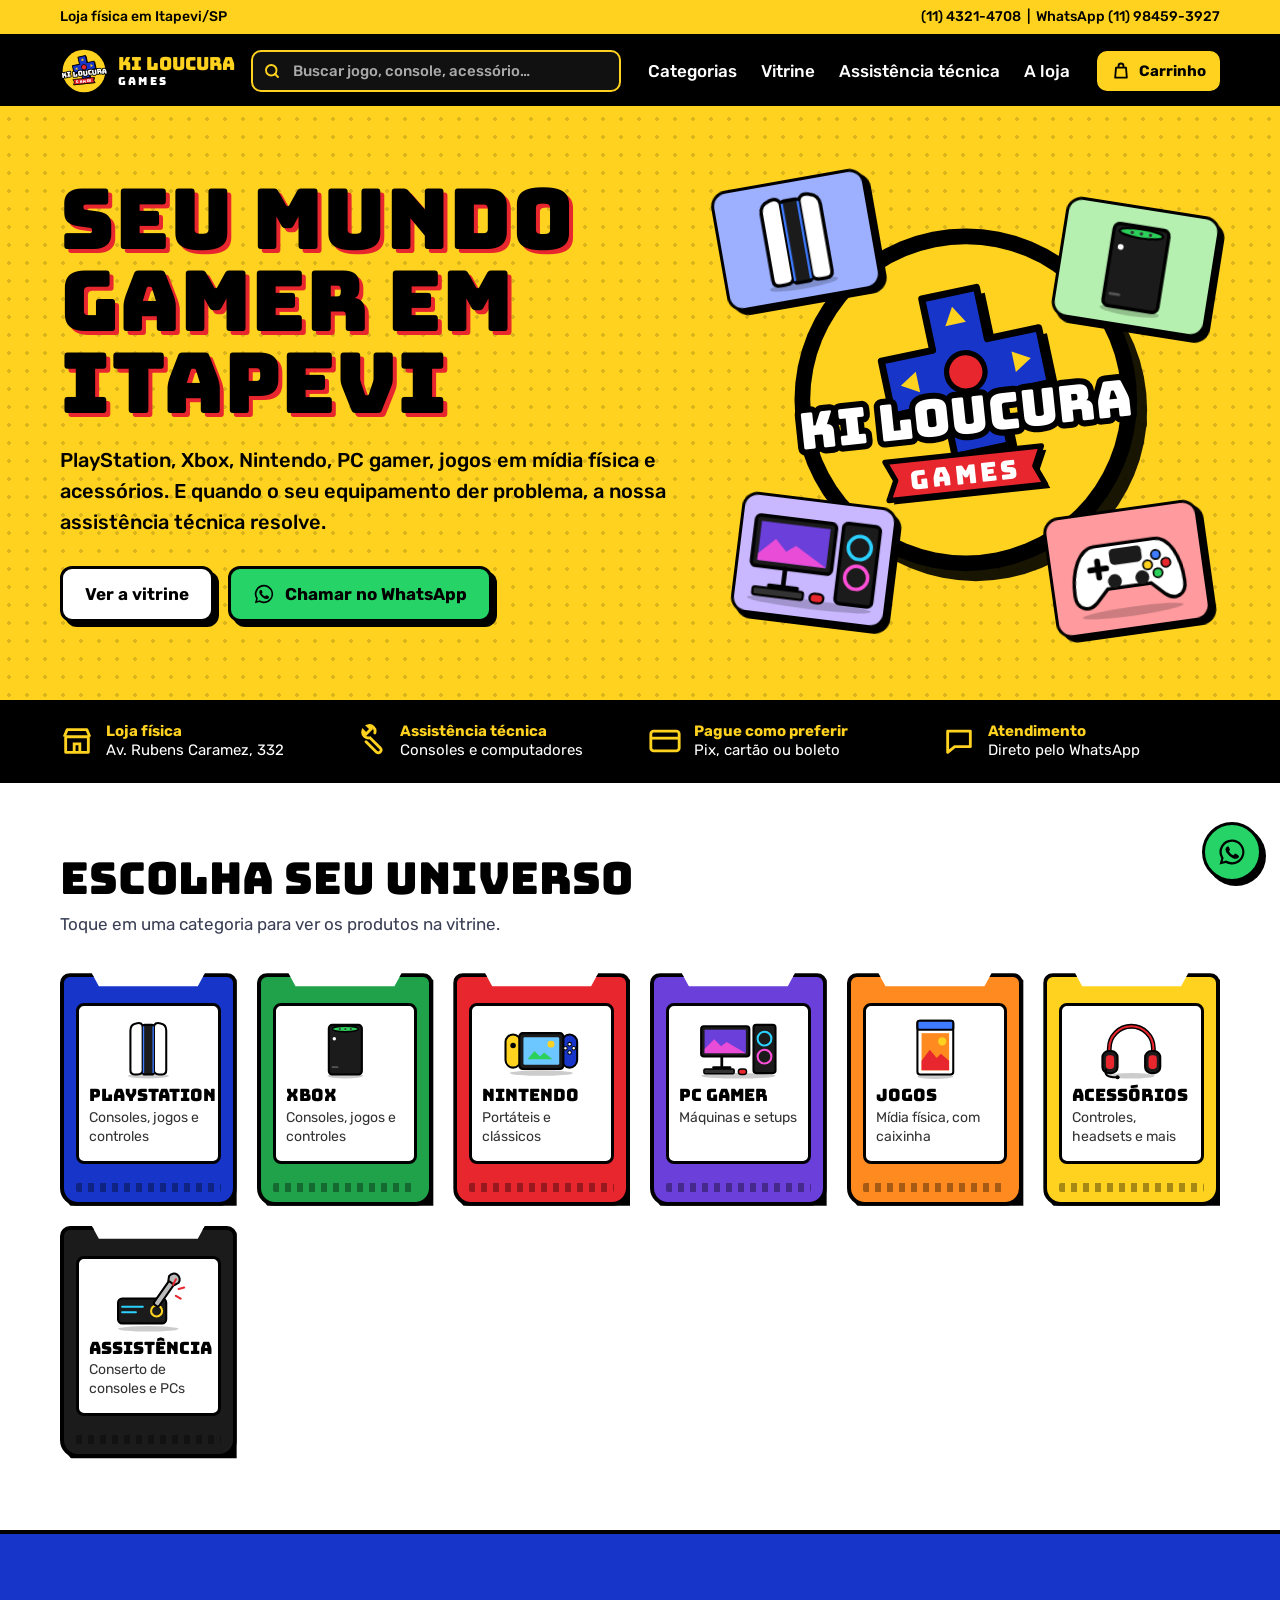
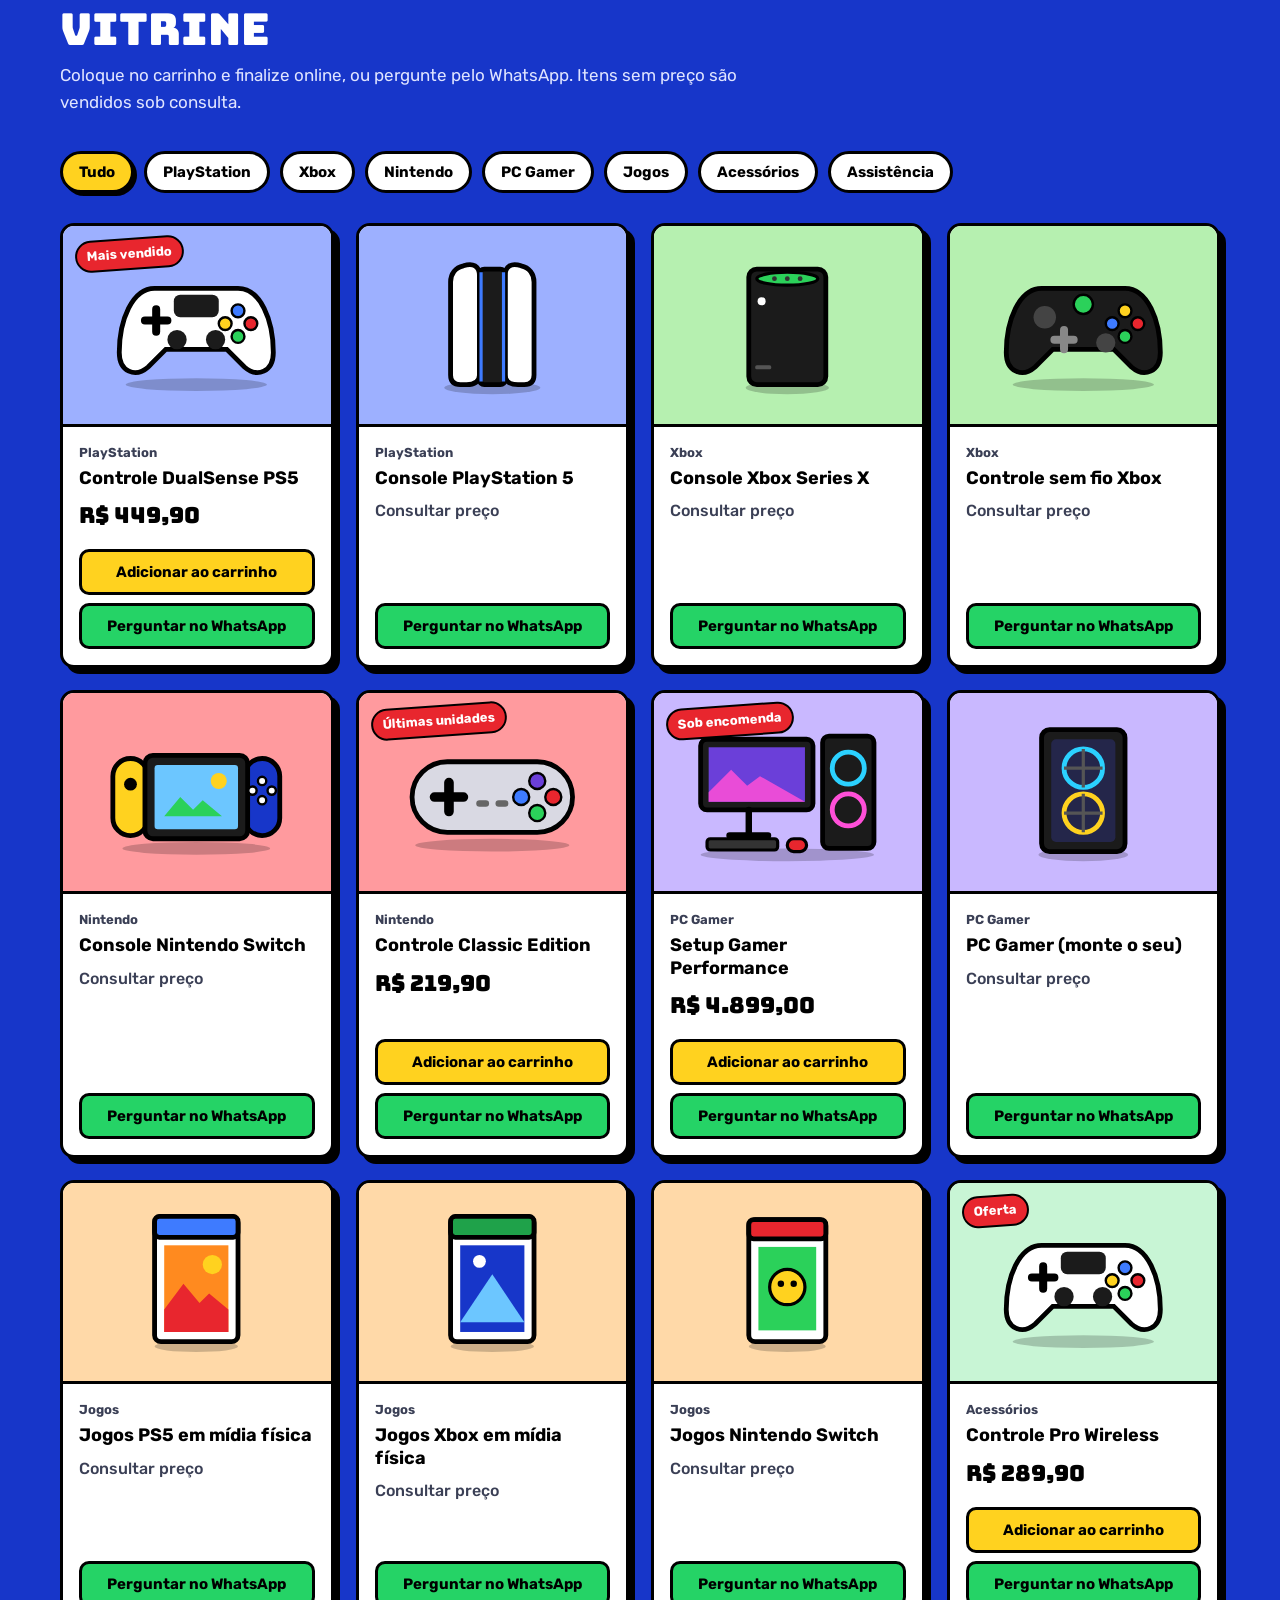
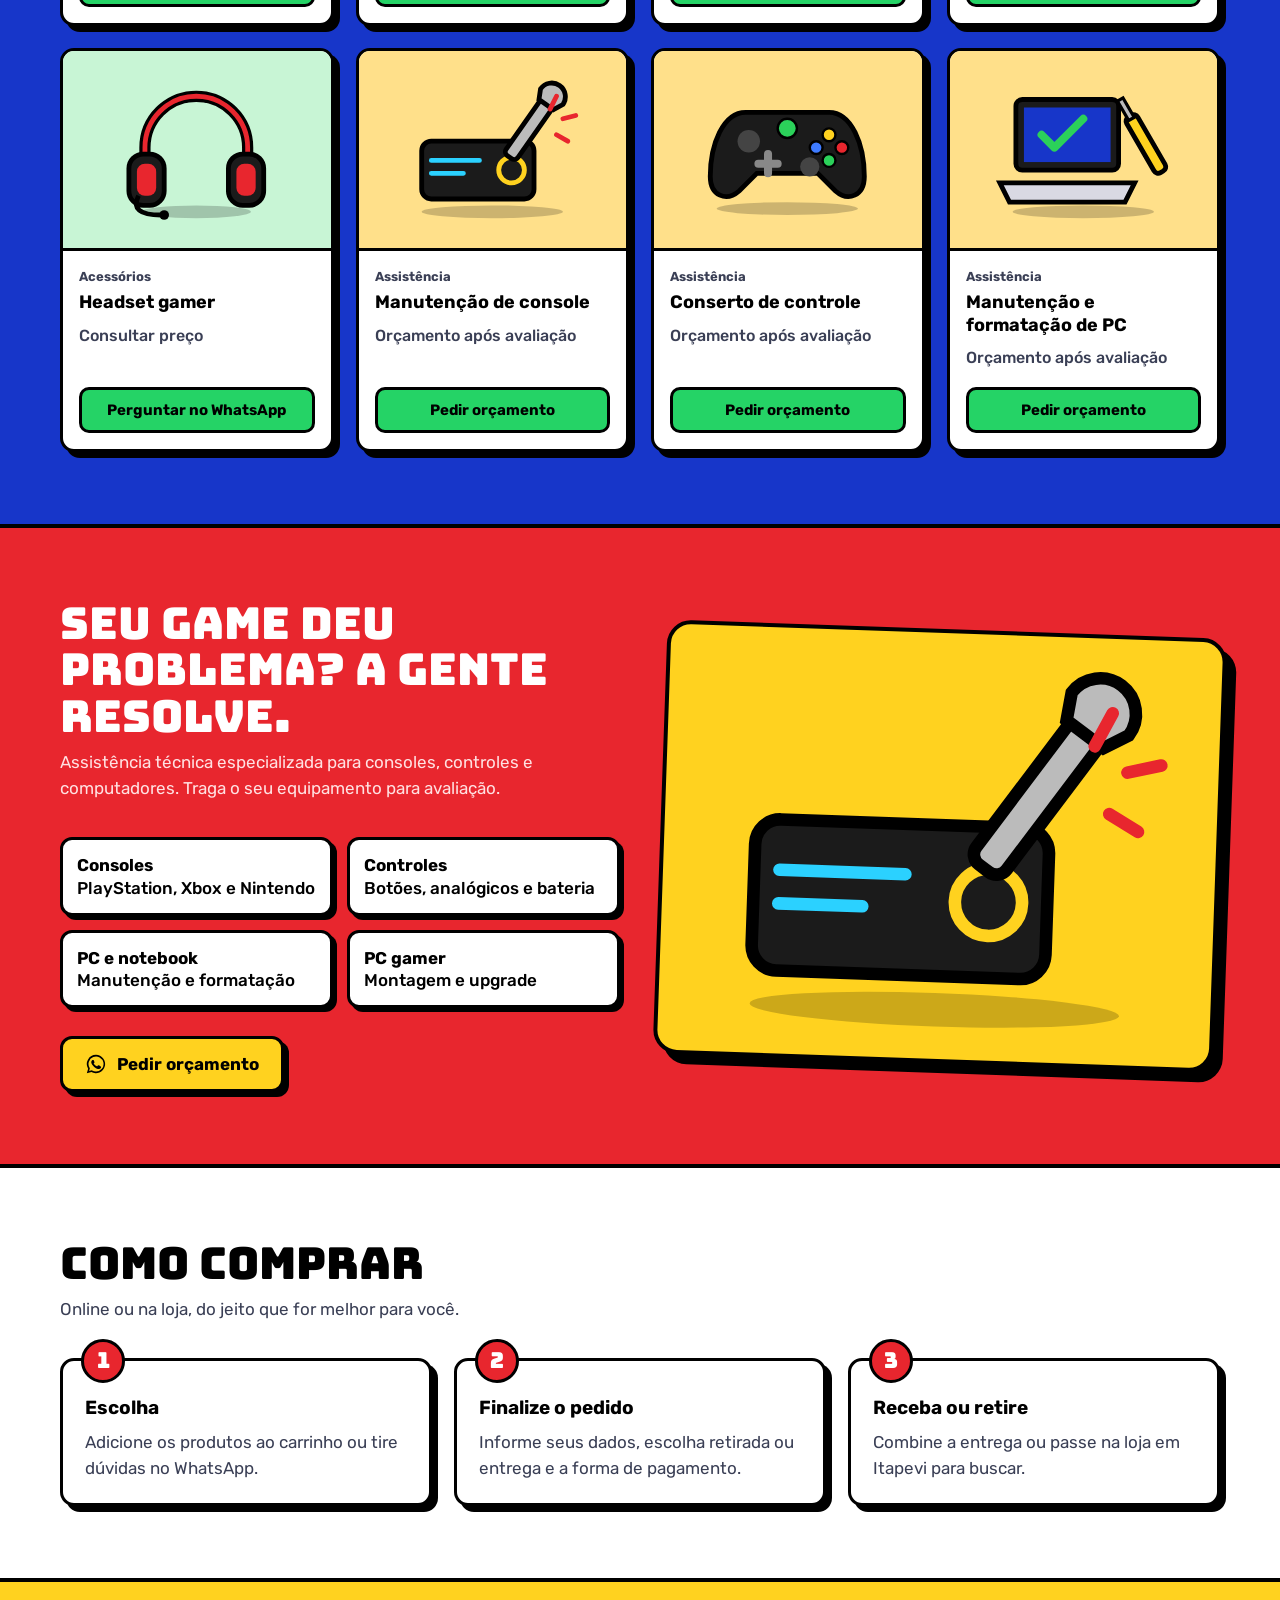
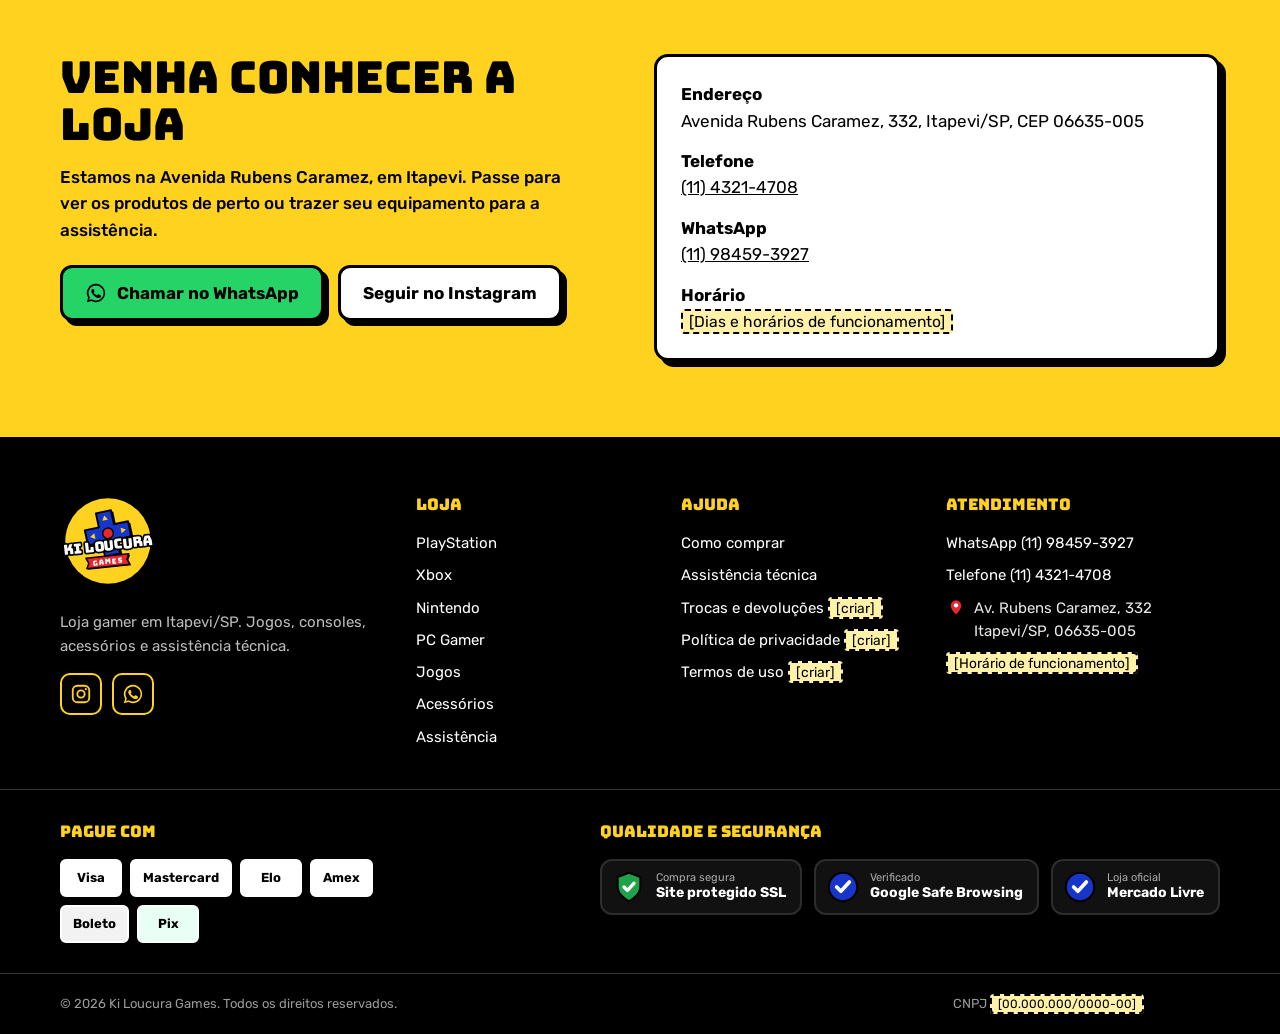
==== index.html @ 470066e2 "Adiciona site MVP 2.0 da Ki Loucura Games Co-Authored-By: Claude Sonnet 5.5 <noreply@anthropic.com> " ====
<!DOCTYPE html>
<html lang="pt-BR">
<head>
<meta charset="UTF-8">
<meta name="viewport" content="width=device-width, initial-scale=1, viewport-fit=cover">
<title>MVP site</title>
<link rel="preconnect" href="https://fonts.googleapis.com">
<link rel="preconnect" href="https://fonts.gstatic.com" crossorigin>
<link href="https://fonts.googleapis.com/css2?family=Bungee&family=Rubik:wght@400;500;700&display=swap" rel="stylesheet">
<style>
:root{
  --yellow:#FFD21F; --blue:#1736C9; --red:#E8262E; --green:#25D366; --ink:#000;
  --bg:#FFFFFF; --surface:#FFFFFF; --text:#000; --muted:#3a3f55; --soft:#F1F4FF;
  --hero-bg:var(--yellow); --hero-text:#000;
  --band-bg:var(--blue); --band-text:#fff; --card-bg:#fff;
  --display:'Bungee','Arial Black',Impact,system-ui,sans-serif;
  --body:'Rubik',system-ui,-apple-system,'Segoe UI',Roboto,sans-serif;
  box-sizing:border-box;
  padding-top:env(safe-area-inset-top,0px);
  padding-bottom:env(safe-area-inset-bottom,0px);
}
@media (prefers-color-scheme: dark){
  :root:not([data-theme="light"]){
    --bg:#08134F; --surface:#12237A; --text:#fff; --muted:#c9d1ff; --soft:#0d1b63;
    --hero-bg:var(--blue); --hero-text:#fff; --band-bg:#050D3A; --card-bg:#12237A;
  }
}
:root[data-theme="dark"]{
  --bg:#08134F; --surface:#12237A; --text:#fff; --muted:#c9d1ff; --soft:#0d1b63;
  --hero-bg:var(--blue); --hero-text:#fff; --band-bg:#050D3A; --card-bg:#12237A;
}
*,*::before,*::after{box-sizing:inherit}
html{scroll-behavior:smooth; scroll-padding-top:calc(env(safe-area-inset-top,0px) + 110px)}
body{margin:0; background:var(--bg); color:var(--text); font-family:var(--body); font-size:17px; line-height:1.55}
body.lock{overflow:hidden}
img,svg{max-width:100%}
a{color:inherit}
button{font-family:inherit}
:focus-visible{outline:3px solid var(--red); outline-offset:3px; border-radius:4px}
.wrap{max-width:1200px; margin:0 auto; padding:0 20px}

/* Topbar + header */
.topbar{background:var(--yellow); color:#000; font-size:14px; font-weight:500; border-bottom:2px solid #000}
.topbar .wrap{display:flex; flex-wrap:wrap; justify-content:space-between; gap:6px 18px; padding-top:6px; padding-bottom:6px}
.topbar a{text-decoration:none}
.topbar a:hover{text-decoration:underline}
header{position:sticky; top:env(safe-area-inset-top,0px); z-index:40; background:#000; color:#fff; border-bottom:4px solid var(--yellow)}
.bar{display:flex; align-items:center; gap:16px; height:70px}
.brand{display:flex; align-items:center; gap:10px; text-decoration:none; flex:none}
.brand svg{width:48px; height:48px}
.brand span{font-family:var(--display); font-size:18px; line-height:1; color:var(--yellow)}
.brand small{display:block; font-size:11px; color:#fff; letter-spacing:.2em; margin-top:3px}
.search{flex:1; max-width:380px; margin-left:auto; position:relative}
.search input{width:100%; font:500 15px var(--body); padding:10px 14px 10px 40px; border-radius:10px; border:2px solid var(--yellow); background:#111; color:#fff}
.search input::placeholder{color:#aaa}
.search svg{position:absolute; left:12px; top:50%; transform:translateY(-50%); width:18px; height:18px}
nav ul{display:flex; gap:2px; list-style:none; margin:0; padding:0}
nav a{display:block; padding:8px 11px; text-decoration:none; font-weight:500; border-radius:8px; white-space:nowrap}
nav a:hover{background:rgba(255,210,31,.16); color:var(--yellow)}
.icon-btn{position:relative; background:var(--yellow); color:#000; border:2px solid var(--yellow); border-radius:10px; padding:8px 12px; font:700 15px var(--body); display:flex; align-items:center; gap:8px; cursor:pointer; flex:none}
.icon-btn svg{width:20px; height:20px}
.count{position:absolute; top:-9px; right:-9px; min-width:22px; height:22px; padding:0 5px; border-radius:11px; background:var(--red); color:#fff; border:2px solid #000; font-size:12px; display:grid; place-items:center}
.count[data-n="0"]{display:none}
.menu-btn{display:none; background:none; border:2px solid var(--yellow); color:var(--yellow); font:700 15px var(--body); padding:7px 12px; border-radius:8px; cursor:pointer}

/* Buttons */
.btn{display:inline-flex; align-items:center; justify-content:center; gap:10px; font:700 17px var(--body); text-decoration:none; padding:14px 22px; border:3px solid #000; border-radius:12px; box-shadow:5px 5px 0 #000; transition:transform .12s, box-shadow .12s; cursor:pointer; color:#000}
.btn:hover{transform:translate(2px,2px); box-shadow:3px 3px 0 #000}
.btn:active{transform:translate(5px,5px); box-shadow:0 0 0 #000}
.btn:disabled{opacity:.5; cursor:not-allowed; transform:none; box-shadow:5px 5px 0 #000}
.btn-whats{background:var(--green)} .btn-light{background:#fff} .btn-yellow{background:var(--yellow)} .btn-red{background:var(--red); color:#fff}
.btn svg{width:22px; height:22px}
.btn-sm{padding:10px 14px; font-size:15px; box-shadow:3px 3px 0 #000; border-radius:10px}

/* Hero */
.hero{background:var(--hero-bg); color:var(--hero-text); border-bottom:4px solid #000; overflow:hidden; position:relative}
.hero::before{content:""; position:absolute; inset:0; background-image:radial-gradient(rgba(0,0,0,.14) 1.6px, transparent 1.8px); background-size:18px 18px; pointer-events:none}
.hero-grid{position:relative; display:grid; grid-template-columns:1.1fr .9fr; align-items:center; gap:32px; padding:60px 20px 70px}
.hero h1{font-family:var(--display); font-weight:400; font-size:clamp(40px,6.6vw,84px); line-height:.98; margin:0 0 20px; text-shadow:4px 4px 0 var(--red)}
.hero p{font-size:clamp(17px,2vw,20px); max-width:32em; margin:0 0 28px; font-weight:500}
.hero-ctas{display:flex; flex-wrap:wrap; gap:14px}
.stage{position:relative; aspect-ratio:1/1; width:min(100%,460px); justify-self:center}
.stage .badge{position:absolute; inset:12%; filter:drop-shadow(10px 10px 0 rgba(0,0,0,.9)); animation:drop 900ms cubic-bezier(.2,1.4,.4,1) both}
.sticker{position:absolute; width:34%; background:#fff; border:3px solid #000; border-radius:16px; box-shadow:5px 5px 0 #000; padding:6px; animation:pop 700ms cubic-bezier(.2,1.4,.4,1) both}
.sticker svg{display:block; width:100%; height:auto}
.s1{left:-4%; top:2%; transform:rotate(-10deg); animation-delay:.45s; background:#9DB0FF}
.s2{right:-4%; top:8%; transform:rotate(9deg); animation-delay:.6s; background:#B6F0B0}
.s3{left:0; bottom:2%; transform:rotate(7deg); animation-delay:.75s; background:#C9B8FF}
.s4{right:-2%; bottom:0; transform:rotate(-8deg); animation-delay:.9s; background:#FF9A9E}
@keyframes drop{from{transform:translateY(-60px) rotate(-30deg) scale(.7); opacity:0} to{transform:none; opacity:1}}
@keyframes pop{from{opacity:0; scale:.4}}

/* Perks strip */
.perks{background:#000; color:#fff; border-bottom:4px solid #000}
.perks ul{list-style:none; margin:0; padding:18px 0; display:grid; grid-template-columns:repeat(4,1fr); gap:16px}
.perks li{display:flex; align-items:center; gap:12px; font-size:15px; line-height:1.3}
.perks svg{width:34px; height:34px; flex:none}
.perks strong{display:block; color:var(--yellow)}

/* Sections */
section{padding:72px 0}
.sec-title{font-family:var(--display); font-weight:400; font-size:clamp(28px,4vw,44px); line-height:1.05; margin:0 0 10px}
.sec-sub{color:var(--muted); margin:0 0 36px; max-width:42em}

/* Cartridges */
.carts{display:grid; grid-template-columns:repeat(auto-fit,minmax(150px,1fr)); gap:20px}
.cart{--c:var(--blue); position:relative; display:flex; flex-direction:column; text-decoration:none; color:#000; background:var(--c); border:4px solid #000; border-radius:10px 10px 18px 18px; padding:26px 12px 16px; box-shadow:6px 6px 0 #000; clip-path:polygon(0 0,18% 0,22% 13px,78% 13px,82% 0,100% 0,100% 100%,0 100%); transition:transform .15s; cursor:pointer}
.cart:hover{transform:translateY(-6px) rotate(-1.5deg)}
.cart::after{content:""; position:absolute; left:12px; right:12px; bottom:10px; height:9px; background:repeating-linear-gradient(90deg,rgba(0,0,0,.35) 0 6px,transparent 6px 12px); border-radius:2px}
.cart .label{background:#fff; border:3px solid #000; border-radius:8px; padding:12px 10px 14px; margin-bottom:22px; flex:1}
.cart .label svg{width:100%; height:62px; display:block; margin-bottom:6px}
.cart h3{font-family:var(--display); font-weight:400; font-size:17px; margin:0 0 4px; line-height:1.1}
.cart p{margin:0; font-size:14px; color:#333; line-height:1.35}
.cart.red{--c:var(--red)} .cart.yellow{--c:var(--yellow)} .cart.black{--c:#1b1b1b} .cart.green{--c:#1FA24A} .cart.purple{--c:#6B3FD9} .cart.orange{--c:#FF8A1F}

/* Vitrine */
.vitrine{background:var(--band-bg); color:#fff; border-top:4px solid #000; border-bottom:4px solid #000}
.vitrine .sec-sub{color:#dfe4ff}
.chips{display:flex; flex-wrap:wrap; gap:10px; margin-bottom:30px}
.chip{font:700 15px var(--body); padding:9px 16px; border-radius:999px; border:3px solid #000; background:#fff; color:#000; cursor:pointer}
.chip[aria-pressed="true"]{background:var(--yellow); box-shadow:3px 3px 0 #000}
.grid{display:grid; grid-template-columns:repeat(auto-fill,minmax(240px,1fr)); gap:22px}
.card{background:var(--card-bg); color:var(--text); border:3px solid #000; border-radius:14px; overflow:hidden; display:flex; flex-direction:column; box-shadow:6px 6px 0 #000; position:relative}
.card .art{border-bottom:3px solid #000; aspect-ratio:4/3; display:grid; place-items:center; background:var(--art,#FFD21F)}
.card .art svg{width:72%; height:auto}
.tag{position:absolute; top:12px; left:12px; background:var(--red); color:#fff; font-size:13px; font-weight:700; padding:4px 10px; border:2px solid #000; border-radius:999px; transform:rotate(-4deg)}
.card .info{padding:16px; display:flex; flex-direction:column; gap:4px; flex:1}
.card .cat{font-size:13px; font-weight:700; color:var(--muted)}
.card h3{font-size:18px; margin:0; line-height:1.25}
.card .price{font-family:var(--display); font-size:22px; margin:6px 0 12px}
.card .price.ask-price{font-family:var(--body); font-size:16px; font-weight:500; color:var(--muted)}
.card .actions{margin-top:auto; display:grid; gap:8px}
.card .act{font:700 15px var(--body); text-align:center; text-decoration:none; padding:11px; border:3px solid #000; border-radius:10px; cursor:pointer; color:#000}
.act-cart{background:var(--yellow)} .act-cart:hover{background:#ffdf55}
.act-whats{background:var(--green)} .act-whats:hover{background:#1fbd5b}
.empty{display:none; background:#fff; color:#000; border:3px dashed #000; border-radius:14px; padding:28px; text-align:center}

/* Service */
.service{background:var(--red); color:#fff; border-bottom:4px solid #000}
.service-grid{display:grid; grid-template-columns:1fr 1fr; gap:40px; align-items:center}
.service .sec-sub{color:#ffe1e2}
.svc-list{display:grid; grid-template-columns:1fr 1fr; gap:14px; margin:0 0 28px; padding:0; list-style:none}
.svc-list li{background:#fff; color:#000; border:3px solid #000; border-radius:12px; padding:14px; box-shadow:4px 4px 0 #000; font-weight:500; line-height:1.3}
.svc-list li strong{display:block; font-size:17px}
.svc-art{background:var(--yellow); border:4px solid #000; border-radius:24px; box-shadow:10px 10px 0 #000; padding:24px; transform:rotate(2deg)}
.svc-art svg{display:block; width:100%; height:auto}

/* Steps */
.steps{display:grid; grid-template-columns:repeat(3,1fr); gap:22px; counter-reset:s; list-style:none; padding:0; margin:0}
.steps li{position:relative; border:3px solid #000; border-radius:14px; padding:26px 22px 22px; background:var(--surface); box-shadow:6px 6px 0 #000}
.steps li::before{counter-increment:s; content:counter(s); position:absolute; top:-22px; left:18px; width:44px; height:44px; display:grid; place-items:center; font-family:var(--display); font-size:22px; background:var(--red); color:#fff; border:3px solid #000; border-radius:50%}
.steps h3{margin:6px 0 6px; font-size:19px}
.steps p{margin:0; color:var(--muted)}

/* Visit */
.visit{background:var(--hero-bg); color:var(--hero-text); border-top:4px solid #000}
.visit-grid{display:grid; grid-template-columns:1fr 1fr; gap:28px; align-items:start}
.info-box{background:#fff; color:#000; border:3px solid #000; border-radius:14px; padding:24px; box-shadow:6px 6px 0 #000}
.info-box dl{margin:0; display:grid; gap:14px}
.info-box dt{font-weight:700} .info-box dd{margin:0}
.todo{background:#FFF1A8; border:2px dashed #000; padding:1px 6px; border-radius:4px; font-size:.92em; color:#000}

/* Footer */
footer{background:#000; color:#e8e8e8; font-size:15px; border-top:4px solid var(--yellow)}
.ft-top{display:grid; grid-template-columns:1.4fr 1fr 1fr 1.2fr; gap:36px; padding:56px 20px 40px}
.ft-brand svg{width:96px; height:96px}
.ft-brand p{color:#bbb; max-width:26em}
footer h4{font-family:var(--display); font-weight:400; color:var(--yellow); font-size:16px; margin:0 0 14px}
footer ul{list-style:none; margin:0; padding:0; display:grid; gap:9px}
footer a{color:#fff; text-decoration:none} footer a:hover{color:var(--yellow); text-decoration:underline}
.social{display:flex; gap:10px; margin-top:14px}
.social a{width:42px; height:42px; display:grid; place-items:center; border:2px solid var(--yellow); border-radius:10px}
.social svg{width:22px; height:22px}
.ft-trust{border-top:1px solid #333; border-bottom:1px solid #333}
.ft-trust .wrap{display:flex; flex-wrap:wrap; justify-content:space-between; gap:28px; padding-top:30px; padding-bottom:30px}
.pay{display:flex; flex-wrap:wrap; gap:8px; max-width:360px}
.pay span{background:#fff; color:#000; font-weight:700; font-size:13px; padding:7px 11px; border-radius:6px; border:2px solid #fff; min-width:62px; text-align:center}
.pay span.pix{background:#E8FFF6} .pay span.boleto{background:#f2f2f2}
.seals{display:flex; flex-wrap:wrap; gap:12px}
.seal{display:flex; align-items:center; gap:10px; background:#111; border:2px solid #2d2d2d; border-radius:12px; padding:9px 14px 9px 10px; line-height:1.15}
.seal svg{width:34px; height:34px; flex:none}
.seal small{display:block; font-size:11px; color:#aaa}
.seal strong{font-size:14px; color:#fff}
.ft-bottom{display:flex; flex-wrap:wrap; justify-content:space-between; gap:10px; padding:20px 96px 20px 20px; font-size:13px; color:#999}

/* Drawer & modal */
.overlay{position:fixed; inset:0; background:rgba(0,0,0,.55); z-index:60; opacity:0; pointer-events:none; transition:opacity .2s}
.overlay.show{opacity:1; pointer-events:auto}
.drawer{position:fixed; top:0; right:0; bottom:0; width:min(420px,100%); z-index:70; background:var(--bg); color:var(--text); border-left:4px solid #000; display:flex; flex-direction:column; transform:translateX(105%); transition:transform .25s ease; padding-top:env(safe-area-inset-top,0px); padding-bottom:env(safe-area-inset-bottom,0px)}
.drawer.open{transform:none}
.dr-head{display:flex; justify-content:space-between; align-items:center; padding:18px 20px; background:#000; color:var(--yellow)}
.dr-head h2{font-family:var(--display); font-weight:400; font-size:22px; margin:0}
.x{background:var(--yellow); border:2px solid #000; border-radius:8px; width:38px; height:38px; font-size:20px; font-weight:700; cursor:pointer; color:#000}
.dr-body{flex:1; overflow:auto; padding:16px 20px}
.line{display:grid; grid-template-columns:64px 1fr auto; gap:12px; align-items:center; padding:12px 0; border-bottom:2px dashed rgba(127,127,127,.4)}
.line .thumb{width:64px; height:52px; border:2px solid #000; border-radius:8px; display:grid; place-items:center; background:var(--art,#FFD21F)}
.line .thumb svg{width:80%; height:auto}
.line h4{margin:0 0 4px; font-size:15px; line-height:1.25}
.line .lp{font-weight:700; font-size:15px}
.qty{display:flex; align-items:center; gap:6px; margin-top:6px}
.qty button{width:28px; height:28px; border:2px solid #000; border-radius:6px; background:#fff; color:#000; font-weight:700; cursor:pointer}
.qty span{min-width:20px; text-align:center; font-weight:700}
.rm{background:none; border:none; color:var(--muted); text-decoration:underline; cursor:pointer; font-size:13px}
.dr-foot{padding:18px 20px; border-top:3px solid #000; background:var(--soft)}
.sum{display:flex; justify-content:space-between; font-size:17px; margin-bottom:6px}
.sum strong{font-family:var(--display); font-size:22px; font-weight:400}
.note{font-size:13px; color:var(--muted); margin:0 0 14px}
.dr-foot .btn{width:100%}
.dr-empty{text-align:center; padding:40px 10px; color:var(--muted)}
.dr-empty svg{width:120px; margin-bottom:10px}

.modal{position:fixed; inset:0; z-index:80; display:grid; place-items:center; padding:16px; pointer-events:none; opacity:0; transition:opacity .2s}
.modal.open{opacity:1; pointer-events:auto}
.mbox{background:var(--bg); color:var(--text); width:min(760px,100%); max-height:calc(100% - 20px); overflow:auto; border:4px solid #000; border-radius:18px; box-shadow:10px 10px 0 #000}
.mhead{display:flex; justify-content:space-between; align-items:center; gap:12px; padding:16px 20px; background:#000; color:var(--yellow); position:sticky; top:0; z-index:2}
.mhead h2{font-family:var(--display); font-weight:400; font-size:20px; margin:0}
.lock-ico{display:flex; align-items:center; gap:6px; color:#9ff0b8; font-size:13px; font-weight:500}
.lock-ico svg{width:16px; height:16px}
.stepper{display:grid; grid-template-columns:repeat(4,1fr); list-style:none; margin:0; padding:16px 20px 0; gap:6px}
.stepper li{display:flex; flex-direction:column; align-items:center; gap:4px; font-size:13px; font-weight:500; color:var(--muted); text-align:center}
.stepper li b{width:34px; height:34px; display:grid; place-items:center; border:3px solid #000; border-radius:50%; background:#fff; color:#000; font-family:var(--display); font-weight:400}
.stepper li.on{color:var(--text)} .stepper li.on b{background:var(--yellow)}
.stepper li.done b{background:var(--green)}
.mbody{display:grid; grid-template-columns:1.4fr 1fr; gap:22px; padding:20px}
.pane[hidden]{display:none}
.mbody.solo{grid-template-columns:1fr}
.pane h3{margin:0 0 14px; font-size:20px}
.field{display:grid; gap:5px; margin-bottom:12px}
.field label{font-weight:500; font-size:14px}
.field input{font:500 16px var(--body); padding:11px 12px; border:2px solid #000; border-radius:10px; background:#fff; color:#000}
.field input[aria-invalid="true"]{border-color:var(--red); background:#fff1f1}
.err{color:var(--red); font-size:13px; font-weight:500; min-height:0}
.row2{display:grid; grid-template-columns:1fr 1fr; gap:12px}
.opt{display:flex; gap:12px; align-items:flex-start; border:3px solid #000; border-radius:12px; padding:14px; margin-bottom:12px; cursor:pointer; background:var(--surface)}
.opt:has(input:checked){background:var(--yellow); color:#000; box-shadow:4px 4px 0 #000}
.opt:has(input:checked) small{color:#333}
.opt input{margin-top:4px; accent-color:#000; width:18px; height:18px}
.opt strong{display:block} .opt small{color:var(--muted); line-height:1.35; display:block}
.summary{background:var(--soft); border:3px solid #000; border-radius:14px; padding:16px; align-self:start; position:sticky; top:76px}
.summary h3{margin:0 0 10px; font-size:17px}
.summary ul{list-style:none; margin:0 0 10px; padding:0; display:grid; gap:8px; font-size:14px}
.summary li{display:flex; justify-content:space-between; gap:10px}
.summary .tot{border-top:2px solid #000; padding-top:10px; display:flex; justify-content:space-between; font-weight:700}
.summary .tot strong{font-family:var(--display); font-weight:400; font-size:20px}
.mfoot{display:flex; justify-content:space-between; gap:12px; padding:0 20px 20px}
.demo{background:#FFF1A8; color:#000; border:2px dashed #000; border-radius:10px; padding:10px 12px; font-size:14px; margin-top:6px}
.review dl{display:grid; grid-template-columns:auto 1fr; gap:6px 14px; margin:0 0 14px}
.review dt{font-weight:700}
.review dd{margin:0}
.done-box{text-align:center; padding:10px 0}
.done-box .big{font-family:var(--display); font-size:30px; margin:6px 0}
.done-box svg{width:90px}

.toast{position:fixed; left:50%; bottom:calc(22px + env(safe-area-inset-bottom,0px)); transform:translate(-50%,140%); background:#000; color:var(--yellow); border:3px solid var(--yellow); padding:12px 18px; border-radius:12px; font-weight:700; z-index:90; transition:transform .25s, visibility .25s; max-width:calc(100% - 32px); visibility:hidden}
.toast.show{transform:translate(-50%,0); visibility:visible}

.fab{position:fixed; right:18px; bottom:calc(18px + env(safe-area-inset-bottom,0px)); z-index:30; width:60px; height:60px; border-radius:50%; background:var(--green); border:3px solid #000; box-shadow:4px 4px 0 #000; display:grid; place-items:center}
.fab svg{width:30px; height:30px}

@media (max-width:1060px){ nav{display:none} nav.open{display:block} .menu-btn{display:block}
  nav{position:absolute; left:0; right:0; top:100%; background:#000; border-bottom:4px solid var(--yellow)}
  nav ul{flex-direction:column; padding:8px 12px 14px} .search{max-width:none} }
@media (max-width:900px){
  .hero-grid{grid-template-columns:1fr; padding:40px 20px 56px}
  .stage{width:min(88%,360px)}
  .perks ul{grid-template-columns:1fr 1fr}
  .service-grid,.visit-grid{grid-template-columns:1fr}
  .steps{grid-template-columns:1fr; gap:34px}
  .ft-top{grid-template-columns:1fr 1fr}
  .mbody{grid-template-columns:1fr} .summary{position:static}
}
@media (max-width:640px){
  .bar{flex-wrap:wrap; height:auto; padding-top:10px; padding-bottom:10px}
  .search{order:5; flex-basis:100%}
  .brand span{font-size:15px}
  .icon-btn .lbl{display:none}
  .svc-list{grid-template-columns:1fr}
  .ft-top{grid-template-columns:1fr}
  .row2{grid-template-columns:1fr}
  .stepper li span{display:none}
}
@media (prefers-reduced-motion:reduce){ *{animation:none!important; transition:none!important; scroll-behavior:auto!important} }
</style>
</head>
<body>

<svg width="0" height="0" style="position:absolute" aria-hidden="true">
<defs>
  <symbol id="logo" viewBox="0 0 400 400">
    <circle cx="200" cy="200" r="196" fill="#000"/><circle cx="200" cy="200" r="178" fill="#FFD21F"/>
    <g transform="rotate(-12 200 168)">
      <path d="M168 76h64v60h60v64h-60v60h-64v-60h-60v-64h60z" fill="#000" transform="translate(8 8)"/>
      <path d="M168 76h64v60h60v64h-60v60h-64v-60h-60v-64h60z" fill="#1736C9" stroke="#000" stroke-width="8" stroke-linejoin="round"/>
      <circle cx="200" cy="168" r="22" fill="#E8262E" stroke="#000" stroke-width="6"/>
      <path d="M200 92l12 20h-24zM200 244l12-20h-24zM124 168l20-12v24zM276 168l-20-12v24z" fill="#FFD21F"/>
    </g>
    <g transform="rotate(-6 200 220)" font-family="Bungee, Arial Black, Impact, sans-serif">
      <text x="200" y="238" text-anchor="middle" font-size="58" fill="#000" stroke="#000" stroke-width="14" stroke-linejoin="round">KI LOUCURA</text>
      <text x="200" y="238" text-anchor="middle" font-size="58" fill="#fff">KI LOUCURA</text>
    </g>
    <g transform="rotate(-6 200 290)" font-family="Bungee, Arial Black, Impact, sans-serif">
      <path d="M110 262h180l-10 22 10 22H110l10-22z" fill="#000" transform="translate(5 5)"/>
      <path d="M110 262h180l-10 22 10 22H110l10-22z" fill="#E8262E" stroke="#000" stroke-width="6" stroke-linejoin="round"/>
      <text x="200" y="296" text-anchor="middle" font-size="30" fill="#fff" letter-spacing="4">GAMES</text>
    </g>
  </symbol>
  <symbol id="i-whats" viewBox="0 0 24 24"><path fill="currentColor" d="M12 2a10 10 0 0 0-8.6 15.1L2 22l5-1.3A10 10 0 1 0 12 2zm0 18.2a8.2 8.2 0 0 1-4.2-1.2l-.3-.2-3 .8.8-2.9-.2-.3A8.2 8.2 0 1 1 12 20.2zm4.5-6.1c-.2-.1-1.5-.7-1.7-.8-.2-.1-.4-.1-.6.1l-.8 1c-.1.2-.3.2-.5.1a6.7 6.7 0 0 1-3.3-2.9c-.3-.4.3-.4.7-1.3.1-.2 0-.3 0-.4l-.8-1.9c-.2-.5-.4-.4-.6-.4h-.5a1 1 0 0 0-.7.3 3 3 0 0 0-.9 2.2 5.2 5.2 0 0 0 1.1 2.7 11.8 11.8 0 0 0 4.5 4c1.7.7 2.3.8 3.2.6.5-.1 1.5-.6 1.8-1.2.2-.6.2-1.1.1-1.2l-.5-.3z"/></symbol>
  <symbol id="i-bag" viewBox="0 0 24 24"><path d="M6 8h12l1 12H5L6 8Z M9 9V6a3 3 0 0 1 6 0v3" fill="none" stroke="currentColor" stroke-width="2.2" stroke-linejoin="round"/></symbol>
  <symbol id="i-search" viewBox="0 0 24 24"><circle cx="11" cy="11" r="7" fill="none" stroke="#FFD21F" stroke-width="2.5"/><path d="M20 20l-4-4" stroke="#FFD21F" stroke-width="2.5" stroke-linecap="round"/></symbol>
  <symbol id="i-lock" viewBox="0 0 24 24"><rect x="5" y="10" width="14" height="10" rx="2" fill="currentColor"/><path d="M8 10V7a4 4 0 0 1 8 0v3" fill="none" stroke="currentColor" stroke-width="2.4"/></symbol>
  <symbol id="i-insta" viewBox="0 0 24 24"><rect x="3" y="3" width="18" height="18" rx="5" fill="none" stroke="#FFD21F" stroke-width="2"/><circle cx="12" cy="12" r="4" fill="none" stroke="#FFD21F" stroke-width="2"/><circle cx="17.3" cy="6.7" r="1.2" fill="#FFD21F"/></symbol>
  <symbol id="i-pin" viewBox="0 0 24 24"><path d="M12 22s7-6 7-12a7 7 0 1 0-14 0c0 6 7 12 7 12Z" fill="#E8262E" stroke="#000" stroke-width="1.5"/><circle cx="12" cy="10" r="2.6" fill="#fff"/></symbol>
  <symbol id="i-shield" viewBox="0 0 24 24"><path d="M12 2l8 3v7c0 6-8 10-8 10S4 18 4 12V5l8-3Z" fill="#1FA24A" stroke="#000" stroke-width="1.4"/><path d="m8.5 12 2.4 2.4 4.6-5" fill="none" stroke="#fff" stroke-width="2.4" stroke-linecap="round" stroke-linejoin="round"/></symbol>
  <symbol id="i-check" viewBox="0 0 24 24"><circle cx="12" cy="12" r="10" fill="#1736C9" stroke="#000" stroke-width="1.4"/><path d="m7.5 12 3 3 6-6.5" fill="none" stroke="#fff" stroke-width="2.6" stroke-linecap="round" stroke-linejoin="round"/></symbol>
  <symbol id="i-wrench" viewBox="0 0 24 24"><path d="M14.7 6.3a4 4 0 0 0-5-5L12 3.6 8.6 7 6.3 4.7a4 4 0 0 0 5 5l7.4 7.4a2 2 0 0 1-2.8 2.8l-7.4-7.4" fill="none" stroke="#FFD21F" stroke-width="2" stroke-linecap="round"/></symbol>
  <symbol id="i-store" viewBox="0 0 24 24"><path d="M3 9l2-5h14l2 5M4 9v11h16V9M3 9h18" fill="none" stroke="#FFD21F" stroke-width="2" stroke-linejoin="round"/><path d="M10 20v-6h4v6" fill="none" stroke="#FFD21F" stroke-width="2"/></symbol>
  <symbol id="i-card" viewBox="0 0 24 24"><rect x="2" y="5" width="20" height="14" rx="2" fill="none" stroke="#FFD21F" stroke-width="2"/><path d="M2 10h20" stroke="#FFD21F" stroke-width="2"/></symbol>
  <symbol id="i-chat" viewBox="0 0 24 24"><path d="M4 5h16v11H9l-5 4z" fill="none" stroke="#FFD21F" stroke-width="2" stroke-linejoin="round"/></symbol>

  <!-- Ilustrações genéricas dos produtos (viewBox 120x90) -->
  <symbol id="a-ps" viewBox="0 0 120 90"><ellipse cx="60" cy="84" rx="30" ry="4" fill="#000" opacity=".2"/><path d="M42 8c6-2 10 0 10 6v62c0 4-3 6-8 6h-4c-4 0-6-2-6-6V18c0-5 3-9 8-10Z" fill="#fff" stroke="#000" stroke-width="3"/><path d="M78 8c-6-2-10 0-10 6v62c0 4 3 6 8 6h4c4 0 6-2 6-6V18c0-5-3-9-8-10Z" fill="#fff" stroke="#000" stroke-width="3"/><rect x="52" y="10" width="16" height="72" rx="3" fill="#1b1b1b" stroke="#000" stroke-width="3"/><path d="M53 12v68M67 12v68" stroke="#3E7BFF" stroke-width="2"/></symbol>
  <symbol id="a-xb" viewBox="0 0 120 90"><ellipse cx="60" cy="84" rx="26" ry="4" fill="#000" opacity=".2"/><rect x="36" y="10" width="48" height="72" rx="5" fill="#1b1b1b" stroke="#000" stroke-width="3"/><ellipse cx="60" cy="16" rx="19" ry="4" fill="#2BD15A" stroke="#000" stroke-width="2"/><g fill="#333"><circle cx="52" cy="16" r="1.5"/><circle cx="60" cy="16" r="1.5"/><circle cx="68" cy="16" r="1.5"/></g><circle cx="44" cy="30" r="2.5" fill="#fff"/><rect x="40" y="70" width="10" height="2.5" rx="1" fill="#555"/></symbol>
  <symbol id="a-hh" viewBox="0 0 120 90"><ellipse cx="60" cy="80" rx="46" ry="4" fill="#000" opacity=".2"/><rect x="8" y="24" width="22" height="48" rx="11" fill="#FFD21F" stroke="#000" stroke-width="3"/><rect x="90" y="24" width="22" height="48" rx="11" fill="#1736C9" stroke="#000" stroke-width="3"/><rect x="28" y="22" width="64" height="52" rx="5" fill="#1b1b1b" stroke="#000" stroke-width="3"/><rect x="34" y="28" width="52" height="40" rx="2" fill="#6CC6FF"/><path d="M40 60l10-12 8 8 6-6 12 10z" fill="#2BD15A"/><circle cx="74" cy="38" r="5" fill="#FFD21F"/><circle cx="19" cy="40" r="4" fill="#000"/><g fill="#fff" stroke="#000" stroke-width="1.5"><circle cx="101" cy="38" r="2.6"/><circle cx="101" cy="50" r="2.6"/><circle cx="95" cy="44" r="2.6"/><circle cx="107" cy="44" r="2.6"/></g></symbol>
  <symbol id="a-pad" viewBox="0 0 120 90"><ellipse cx="60" cy="82" rx="44" ry="4" fill="#000" opacity=".2"/><path d="M34 22h52c14 0 22 20 22 40 0 12-10 16-18 9l-11-11H41L30 71c-8 7-18 3-18-9 0-20 8-40 22-40Z" fill="#fff" stroke="#000" stroke-width="3"/><rect x="46" y="26" width="28" height="14" rx="4" fill="#1b1b1b"/><path d="M28 42h14M35 35v14" stroke="#000" stroke-width="5" stroke-linecap="round"/><g stroke="#000" stroke-width="1.5"><circle cx="86" cy="36" r="4" fill="#3E7BFF"/><circle cx="94" cy="44" r="4" fill="#E8262E"/><circle cx="78" cy="44" r="4" fill="#FFD21F"/><circle cx="86" cy="52" r="4" fill="#2BD15A"/></g><circle cx="48" cy="54" r="6" fill="#1b1b1b"/><circle cx="72" cy="54" r="6" fill="#1b1b1b"/></symbol>
  <symbol id="a-pad2" viewBox="0 0 120 90"><ellipse cx="60" cy="82" rx="44" ry="4" fill="#000" opacity=".2"/><path d="M34 22h52c14 0 22 20 22 40 0 12-10 16-18 9l-11-11H41L30 71c-8 7-18 3-18-9 0-20 8-40 22-40Z" fill="#1b1b1b" stroke="#000" stroke-width="3"/><circle cx="60" cy="32" r="6" fill="#2BD15A" stroke="#000" stroke-width="1.5"/><circle cx="36" cy="40" r="7" fill="#444"/><path d="M42 54h12M48 48v12" stroke="#888" stroke-width="5" stroke-linecap="round"/><g stroke="#000" stroke-width="1.5"><circle cx="86" cy="36" r="4" fill="#FFD21F"/><circle cx="94" cy="44" r="4" fill="#E8262E"/><circle cx="78" cy="44" r="4" fill="#3E7BFF"/><circle cx="86" cy="52" r="4" fill="#2BD15A"/></g><circle cx="74" cy="56" r="6" fill="#444"/></symbol>
  <symbol id="a-retro" viewBox="0 0 120 90"><ellipse cx="60" cy="78" rx="48" ry="4" fill="#000" opacity=".2"/><rect x="10" y="26" width="100" height="44" rx="22" fill="#d9d9e3" stroke="#000" stroke-width="3"/><path d="M24 48h18M33 39v18" stroke="#000" stroke-width="6" stroke-linecap="round"/><rect x="50" y="50" width="8" height="4" rx="2" fill="#666"/><rect x="62" y="50" width="8" height="4" rx="2" fill="#666"/><g stroke="#000" stroke-width="1.5"><circle cx="88" cy="38" r="5" fill="#6B3FD9"/><circle cx="98" cy="48" r="5" fill="#E8262E"/><circle cx="78" cy="48" r="5" fill="#3E7BFF"/><circle cx="88" cy="58" r="5" fill="#2BD15A"/></g></symbol>
  <symbol id="a-setup" viewBox="0 0 120 90"><ellipse cx="60" cy="84" rx="54" ry="4" fill="#000" opacity=".2"/><rect x="6" y="12" width="70" height="44" rx="4" fill="#1b1b1b" stroke="#000" stroke-width="3"/><rect x="11" y="17" width="60" height="34" fill="#6B3FD9"/><path d="M11 45l14-14 10 10 8-6 28 16v0H11z" fill="#FF4FD8" opacity=".85"/><path d="M36 56v14M24 72h24" stroke="#000" stroke-width="4" stroke-linecap="round"/><rect x="82" y="10" width="32" height="70" rx="4" fill="#1b1b1b" stroke="#000" stroke-width="3"/><circle cx="98" cy="30" r="10" fill="none" stroke="#2BD1FF" stroke-width="3"/><circle cx="98" cy="56" r="10" fill="none" stroke="#FF4FD8" stroke-width="3"/><rect x="10" y="74" width="44" height="7" rx="2" fill="#333" stroke="#000" stroke-width="2"/><rect x="60" y="74" width="12" height="8" rx="4" fill="#E8262E" stroke="#000" stroke-width="2"/></symbol>
  <symbol id="a-tower" viewBox="0 0 120 90"><ellipse cx="60" cy="84" rx="28" ry="4" fill="#000" opacity=".2"/><rect x="34" y="6" width="52" height="76" rx="5" fill="#1b1b1b" stroke="#000" stroke-width="3"/><rect x="40" y="12" width="40" height="64" rx="3" fill="#24264a"/><circle cx="60" cy="30" r="12" fill="none" stroke="#2BD1FF" stroke-width="3"/><circle cx="60" cy="58" r="12" fill="none" stroke="#FFD21F" stroke-width="3"/><path d="M60 18v24M48 30h24M60 46v24M48 58h24" stroke="#555" stroke-width="2"/></symbol>
  <symbol id="a-case-ps" viewBox="0 0 120 90"><ellipse cx="60" cy="85" rx="26" ry="3.5" fill="#000" opacity=".2"/><rect x="34" y="4" width="52" height="78" rx="4" fill="#fff" stroke="#000" stroke-width="3"/><rect x="34" y="4" width="52" height="13" rx="3" fill="#3E7BFF" stroke="#000" stroke-width="3"/><rect x="40" y="22" width="40" height="54" fill="#FF8A1F"/><path d="M40 62l12-16 10 12 6-6 12 10v14H40z" fill="#E8262E"/><circle cx="70" cy="34" r="6" fill="#FFD21F"/></symbol>
  <symbol id="a-case-xb" viewBox="0 0 120 90"><ellipse cx="60" cy="85" rx="26" ry="3.5" fill="#000" opacity=".2"/><rect x="34" y="4" width="52" height="78" rx="4" fill="#fff" stroke="#000" stroke-width="3"/><rect x="34" y="4" width="52" height="13" rx="3" fill="#1FA24A" stroke="#000" stroke-width="3"/><rect x="40" y="22" width="40" height="54" fill="#1736C9"/><path d="M40 70l20-30 20 30z" fill="#6CC6FF"/><circle cx="52" cy="32" r="4" fill="#fff"/></symbol>
  <symbol id="a-case-nt" viewBox="0 0 120 90"><ellipse cx="60" cy="85" rx="24" ry="3.5" fill="#000" opacity=".2"/><rect x="36" y="6" width="48" height="76" rx="4" fill="#fff" stroke="#000" stroke-width="3"/><rect x="36" y="6" width="48" height="12" rx="3" fill="#E8262E" stroke="#000" stroke-width="3"/><rect x="42" y="23" width="36" height="52" fill="#2BD15A"/><circle cx="60" cy="48" r="11" fill="#FFD21F" stroke="#000" stroke-width="2"/><circle cx="56" cy="46" r="2" fill="#000"/><circle cx="64" cy="46" r="2" fill="#000"/></symbol>
  <symbol id="a-head" viewBox="0 0 120 90"><ellipse cx="60" cy="84" rx="34" ry="4" fill="#000" opacity=".2"/><path d="M28 56V44a32 32 0 0 1 64 0v12" fill="none" stroke="#000" stroke-width="7"/><path d="M28 56V44a32 32 0 0 1 64 0v12" fill="none" stroke="#E8262E" stroke-width="3"/><rect x="18" y="48" width="22" height="32" rx="9" fill="#1b1b1b" stroke="#000" stroke-width="3"/><rect x="80" y="48" width="22" height="32" rx="9" fill="#1b1b1b" stroke="#000" stroke-width="3"/><rect x="23" y="54" width="12" height="20" rx="5" fill="#E8262E"/><rect x="85" y="54" width="12" height="20" rx="5" fill="#E8262E"/><path d="M24 74q-6 12 14 12" fill="none" stroke="#000" stroke-width="3"/><circle cx="40" cy="86" r="3" fill="#000"/></symbol>
  <symbol id="a-fix" viewBox="0 0 120 90"><ellipse cx="60" cy="84" rx="44" ry="4" fill="#000" opacity=".2"/><rect x="16" y="40" width="70" height="36" rx="6" fill="#1b1b1b" stroke="#000" stroke-width="3"/><path d="M22 52h30M22 60h20" stroke="#2BD1FF" stroke-width="3" stroke-linecap="round"/><circle cx="72" cy="58" r="8" fill="none" stroke="#FFD21F" stroke-width="3"/><g transform="rotate(35 84 30)"><rect x="80" y="8" width="9" height="46" rx="3" fill="#bbb" stroke="#000" stroke-width="3"/><path d="M76 8a8 8 0 0 1 17 0l-3 6h-11z" fill="#bbb" stroke="#000" stroke-width="3"/></g><path d="M96 20l4-8M104 26l8-2M100 36l7 4" stroke="#E8262E" stroke-width="3" stroke-linecap="round"/></symbol>
  <symbol id="a-pcfix" viewBox="0 0 120 90"><ellipse cx="60" cy="84" rx="44" ry="4" fill="#000" opacity=".2"/><rect x="18" y="14" width="64" height="44" rx="4" fill="#1b1b1b" stroke="#000" stroke-width="3"/><rect x="23" y="19" width="54" height="34" fill="#1736C9"/><path d="M34 36l8 8 18-18" fill="none" stroke="#2BD15A" stroke-width="5" stroke-linecap="round" stroke-linejoin="round"/><path d="M8 66h84l-6 12H14z" fill="#d9d9e3" stroke="#000" stroke-width="3"/><g transform="rotate(-30 98 40)"><rect x="94" y="22" width="8" height="40" rx="3" fill="#FFD21F" stroke="#000" stroke-width="3"/><rect x="96" y="10" width="4" height="14" fill="#bbb" stroke="#000" stroke-width="2"/></g></symbol>
</defs>
</svg>

<div class="topbar">
  <div class="wrap">
    <span>Loja física em Itapevi/SP</span>
    <span><a href="tel:+551143214708">(11) 4321-4708</a> &nbsp;|&nbsp; <a class="js-whats" href="#" data-msg="Oi! Vi o site da Ki Loucura Games.">WhatsApp (11) 98459-3927</a></span>
  </div>
</div>
<header>
  <div class="wrap bar">
    <a class="brand" href="#inicio" aria-label="Ki Loucura Games, início"><svg aria-hidden="true"><use href="#logo"/></svg><span>Ki Loucura<small>GAMES</small></span></a>
    <label class="search"><span class="sr" style="position:absolute;left:-9999px">Buscar produtos</span><svg aria-hidden="true"><use href="#i-search"/></svg><input id="q" type="search" placeholder="Buscar jogo, console, acessório…"></label>
    <button class="menu-btn" aria-expanded="false" aria-controls="menu">Menu</button>
    <nav id="menu" aria-label="Principal"><ul>
      <li><a href="#categorias">Categorias</a></li>
      <li><a href="#vitrine">Vitrine</a></li>
      <li><a href="#assistencia">Assistência técnica</a></li>
      <li><a href="#loja">A loja</a></li>
    </ul></nav>
    <button class="icon-btn" id="openCart" aria-label="Abrir carrinho"><svg aria-hidden="true"><use href="#i-bag"/></svg><span class="lbl">Carrinho</span><span class="count" id="count" data-n="0">0</span></button>
  </div>
</header>

<main id="inicio">
  <section class="hero" style="padding:0">
    <div class="wrap hero-grid">
      <div>
        <h1>Seu mundo gamer em Itapevi</h1>
        <p>PlayStation, Xbox, Nintendo, PC gamer, jogos em mídia física e acessórios. E quando o seu equipamento der problema, a nossa assistência técnica resolve.</p>
        <div class="hero-ctas">
          <a class="btn btn-yellow" href="#vitrine" style="background:#fff">Ver a vitrine</a>
          <a class="btn btn-whats js-whats" href="#" data-msg="Oi! Vi o site da Ki Loucura Games e quero tirar uma dúvida."><svg aria-hidden="true"><use href="#i-whats"/></svg>Chamar no WhatsApp</a>
        </div>
      </div>
      <div class="stage" aria-hidden="true">
        <svg class="badge" viewBox="0 0 400 400"><use href="#logo"/></svg>
        <div class="sticker s1"><svg viewBox="0 0 120 90"><use href="#a-ps"/></svg></div>
        <div class="sticker s2"><svg viewBox="0 0 120 90"><use href="#a-xb"/></svg></div>
        <div class="sticker s3"><svg viewBox="0 0 120 90"><use href="#a-setup"/></svg></div>
        <div class="sticker s4"><svg viewBox="0 0 120 90"><use href="#a-pad"/></svg></div>
      </div>
    </div>
  </section>

  <div class="perks"><div class="wrap"><ul>
    <li><svg aria-hidden="true"><use href="#i-store"/></svg><span><strong>Loja física</strong>Av. Rubens Caramez, 332</span></li>
    <li><svg aria-hidden="true"><use href="#i-wrench"/></svg><span><strong>Assistência técnica</strong>Consoles e computadores</span></li>
    <li><svg aria-hidden="true"><use href="#i-card"/></svg><span><strong>Pague como preferir</strong>Pix, cartão ou boleto</span></li>
    <li><svg aria-hidden="true"><use href="#i-chat"/></svg><span><strong>Atendimento</strong>Direto pelo WhatsApp</span></li>
  </ul></div></div>

  <section id="categorias">
    <div class="wrap">
      <h2 class="sec-title">Escolha seu universo</h2>
      <p class="sec-sub">Toque em uma categoria para ver os produtos na vitrine.</p>
      <div class="carts" id="carts"></div>
    </div>
  </section>

  <section id="vitrine" class="vitrine">
    <div class="wrap">
      <h2 class="sec-title">Vitrine</h2>
      <p class="sec-sub">Coloque no carrinho e finalize online, ou pergunte pelo WhatsApp. Itens sem preço são vendidos sob consulta.</p>
      <div class="chips" id="chips" role="group" aria-label="Filtrar por categoria"></div>
      <div class="grid" id="grid"></div>
      <p class="empty" id="empty">Nada encontrado com essa busca. Tente outro nome ou <a class="js-whats" href="#" data-msg="Oi! Estou procurando um produto e não achei no site.">pergunte no WhatsApp</a>.</p>
    </div>
  </section>

  <section id="assistencia" class="service">
    <div class="wrap service-grid">
      <div>
        <h2 class="sec-title">Seu game deu problema? A gente resolve.</h2>
        <p class="sec-sub">Assistência técnica especializada para consoles, controles e computadores. Traga o seu equipamento para avaliação.</p>
        <ul class="svc-list">
          <li><strong>Consoles</strong>PlayStation, Xbox e Nintendo</li>
          <li><strong>Controles</strong>Botões, analógicos e bateria</li>
          <li><strong>PC e notebook</strong>Manutenção e formatação</li>
          <li><strong>PC gamer</strong>Montagem e upgrade</li>
        </ul>
        <a class="btn btn-yellow js-whats" href="#" data-msg="Olá! Gostaria de pedir um orçamento para assistência técnica."><svg aria-hidden="true"><use href="#i-whats"/></svg>Pedir orçamento</a>
      </div>
      <div class="svc-art" aria-hidden="true"><svg viewBox="0 0 120 90"><use href="#a-fix"/></svg></div>
    </div>
  </section>

  <section id="como-comprar">
    <div class="wrap">
      <h2 class="sec-title">Como comprar</h2>
      <p class="sec-sub">Online ou na loja, do jeito que for melhor para você.</p>
      <ol class="steps">
        <li><h3>Escolha</h3><p>Adicione os produtos ao carrinho ou tire dúvidas no WhatsApp.</p></li>
        <li><h3>Finalize o pedido</h3><p>Informe seus dados, escolha retirada ou entrega e a forma de pagamento.</p></li>
        <li><h3>Receba ou retire</h3><p>Combine a entrega ou passe na loja em Itapevi para buscar.</p></li>
      </ol>
    </div>
  </section>

  <section id="loja" class="visit">
    <div class="wrap visit-grid">
      <div>
        <h2 class="sec-title">Venha conhecer a loja</h2>
        <p style="font-weight:500;max-width:30em">Estamos na Avenida Rubens Caramez, em Itapevi. Passe para ver os produtos de perto ou trazer seu equipamento para a assistência.</p>
        <div class="hero-ctas" style="margin-top:22px">
          <a class="btn btn-whats js-whats" href="#" data-msg="Oi! Quero saber o horário de funcionamento da loja."><svg aria-hidden="true"><use href="#i-whats"/></svg>Chamar no WhatsApp</a>
          <a class="btn btn-light" href="https://www.instagram.com/kiloucuragames/" target="_blank" rel="noopener">Seguir no Instagram</a>
        </div>
      </div>
      <div class="info-box">
        <dl>
          <div><dt>Endereço</dt><dd>Avenida Rubens Caramez, 332, Itapevi/SP, CEP 06635-005</dd></div>
          <div><dt>Telefone</dt><dd><a href="tel:+551143214708">(11) 4321-4708</a></dd></div>
          <div><dt>WhatsApp</dt><dd><a class="js-whats" href="#" data-msg="Oi!">(11) 98459-3927</a></dd></div>
          <div><dt>Horário</dt><dd><span class="todo">[Dias e horários de funcionamento]</span></dd></div>
        </dl>
      </div>
    </div>
  </section>
</main>

<footer>
  <div class="wrap ft-top">
    <div class="ft-brand">
      <svg aria-hidden="true"><use href="#logo"/></svg>
      <p>Loja gamer em Itapevi/SP. Jogos, consoles, acessórios e assistência técnica.</p>
      <div class="social">
        <a href="https://www.instagram.com/kiloucuragames/" target="_blank" rel="noopener" aria-label="Instagram"><svg><use href="#i-insta"/></svg></a>
        <a class="js-whats" href="#" data-msg="Oi!" aria-label="WhatsApp" style="color:#FFD21F"><svg><use href="#i-whats"/></svg></a>
      </div>
    </div>
    <div>
      <h4>Loja</h4>
      <ul id="ftCats"></ul>
    </div>
    <div>
      <h4>Ajuda</h4>
      <ul>
        <li><a href="#como-comprar">Como comprar</a></li>
        <li><a href="#assistencia">Assistência técnica</a></li>
        <li><a href="#">Trocas e devoluções <span class="todo">[criar]</span></a></li>
        <li><a href="#">Política de privacidade <span class="todo">[criar]</span></a></li>
        <li><a href="#">Termos de uso <span class="todo">[criar]</span></a></li>
      </ul>
    </div>
    <div>
      <h4>Atendimento</h4>
      <ul>
        <li><a class="js-whats" href="#" data-msg="Oi!">WhatsApp (11) 98459-3927</a></li>
        <li><a href="tel:+551143214708">Telefone (11) 4321-4708</a></li>
        <li style="display:flex;gap:8px"><svg aria-hidden="true" style="width:20px;height:20px;flex:none"><use href="#i-pin"/></svg><span>Av. Rubens Caramez, 332<br>Itapevi/SP, 06635-005</span></li>
        <li><span class="todo">[Horário de funcionamento]</span></li>
      </ul>
    </div>
  </div>
  <div class="ft-trust"><div class="wrap">
    <div>
      <h4>Pague com</h4>
      <div class="pay"><span>Visa</span><span>Mastercard</span><span>Elo</span><span>Amex</span><span class="boleto">Boleto</span><span class="pix">Pix</span></div>
    </div>
    <div>
      <h4>Qualidade e segurança</h4>
      <!-- ATENÇÃO: só manter os selos que o cliente realmente tiver. -->
      <div class="seals">
        <div class="seal"><svg aria-hidden="true"><use href="#i-shield"/></svg><span><small>Compra segura</small><strong>Site protegido SSL</strong></span></div>
        <div class="seal"><svg aria-hidden="true"><use href="#i-check"/></svg><span><small>Verificado</small><strong>Google Safe Browsing</strong></span></div>
        <div class="seal"><svg aria-hidden="true"><use href="#i-check"/></svg><span><small>Loja oficial</small><strong>Mercado Livre</strong></span></div>
      </div>
    </div>
  </div></div>
  <div class="wrap ft-bottom">
    <span>© <span id="ano"></span> Ki Loucura Games. Todos os direitos reservados.</span>
    <span>CNPJ <span class="todo">[00.000.000/0000-00]</span></span>
  </div>
</footer>

<a class="fab js-whats" href="#" data-msg="Oi! Vi o site da Ki Loucura Games." aria-label="Chamar no WhatsApp" style="color:#000"><svg aria-hidden="true"><use href="#i-whats"/></svg></a>

<!-- Carrinho -->
<div class="overlay" id="overlay"></div>
<aside class="drawer" id="drawer" aria-label="Carrinho" aria-hidden="true">
  <div class="dr-head"><h2>Carrinho</h2><button class="x" id="closeCart" aria-label="Fechar carrinho">×</button></div>
  <div class="dr-body" id="lines"></div>
  <div class="dr-foot" id="drFoot">
    <div class="sum"><span>Subtotal</span><strong id="subtotal">R$ 0,00</strong></div>
    <p class="note">Frete calculado na próxima etapa. Retirada na loja sem custo.</p>
    <button class="btn btn-yellow" id="goCheckout">Finalizar compra</button>
  </div>
</aside>

<!-- Checkout -->
<div class="modal" id="modal" role="dialog" aria-modal="true" aria-labelledby="ckTitle" aria-hidden="true">
  <div class="mbox">
    <div class="mhead">
      <h2 id="ckTitle">Finalizar compra</h2>
      <span class="lock-ico"><svg aria-hidden="true"><use href="#i-lock"/></svg>Ambiente seguro</span>
      <button class="x" id="closeCk" aria-label="Fechar">×</button>
    </div>
    <ol class="stepper" id="stepper">
      <li><b>1</b><span>Seus dados</span></li>
      <li><b>2</b><span>Entrega</span></li>
      <li><b>3</b><span>Pagamento</span></li>
      <li><b>4</b><span>Revisão</span></li>
    </ol>
    <div class="mbody">
      <div>
        <div class="pane" data-step="1">
          <h3>Seus dados</h3>
          <div class="field"><label for="f-nome">Nome completo</label><input id="f-nome" autocomplete="name"><span class="err"></span></div>
          <div class="row2">
            <div class="field"><label for="f-tel">WhatsApp</label><input id="f-tel" inputmode="tel" autocomplete="tel" placeholder="(11) 90000-0000"><span class="err"></span></div>
            <div class="field"><label for="f-email">E-mail</label><input id="f-email" type="email" autocomplete="email"><span class="err"></span></div>
          </div>
        </div>
        <div class="pane" data-step="2" hidden>
          <h3>Como você quer receber?</h3>
          <label class="opt"><input type="radio" name="ent" value="retirada" checked><span><strong>Retirar na loja</strong><small>Av. Rubens Caramez, 332, Itapevi. Sem custo.</small></span></label>
          <label class="opt"><input type="radio" name="ent" value="entrega"><span><strong>Receber em casa</strong><small>O valor do frete é confirmado pelo WhatsApp antes do pagamento.</small></span></label>
          <div id="addr" hidden>
            <div class="row2">
              <div class="field"><label for="f-cep">CEP</label><input id="f-cep" inputmode="numeric" autocomplete="postal-code" placeholder="00000-000"><span class="err"></span></div>
              <div class="field"><label for="f-num">Número</label><input id="f-num" inputmode="numeric"><span class="err"></span></div>
            </div>
            <div class="field"><label for="f-rua">Rua e bairro</label><input id="f-rua" autocomplete="street-address"><span class="err"></span></div>
          </div>
        </div>
        <div class="pane" data-step="3" hidden>
          <h3>Forma de pagamento</h3>
          <label class="opt"><input type="radio" name="pag" value="Pix" checked><span><strong>Pix</strong><small>Você recebe o código Pix após confirmar o pedido.</small></span></label>
          <label class="opt"><input type="radio" name="pag" value="Cartão de crédito"><span><strong>Cartão de crédito</strong><small>Visa, Mastercard, Elo e Amex. Pagamento em página segura do meio de pagamento.</small></span></label>
          <label class="opt"><input type="radio" name="pag" value="Boleto"><span><strong>Boleto bancário</strong><small>O boleto é enviado após a confirmação do pedido.</small></span></label>
          <p class="demo">Versão de demonstração: nenhum pagamento é cobrado aqui. A cobrança real entra quando o meio de pagamento for integrado.</p>
        </div>
        <div class="pane review" data-step="4" hidden>
          <h3>Confira seu pedido</h3>
          <dl id="rev"></dl>
        </div>
        <div class="pane" data-step="5" hidden>
          <div class="done-box">
            <svg aria-hidden="true" viewBox="0 0 24 24"><use href="#i-shield"/></svg>
            <p class="big" id="pedidoN"></p>
            <p>Pedido registrado. Envie pelo WhatsApp para a loja confirmar estoque, frete e pagamento.</p>
            <a class="btn btn-whats" id="sendOrder" href="#" target="_blank" rel="noopener"><svg aria-hidden="true"><use href="#i-whats"/></svg>Enviar pedido no WhatsApp</a>
          </div>
        </div>
      </div>
      <aside class="summary" id="ckSum"></aside>
    </div>
    <div class="mfoot" id="mfoot">
      <button class="btn btn-light btn-sm" id="back">Voltar</button>
      <button class="btn btn-yellow btn-sm" id="next">Continuar</button>
    </div>
  </div>
</div>

<div class="toast" id="toast" role="status" aria-live="polite"></div>

<script>
/* ====== CONFIGURAÇÃO ====== */
const WHATS = "5511984593927"; // wa.me do Instagram da loja

const CATS = [
  {id:"playstation", nome:"PlayStation", desc:"Consoles, jogos e controles", art:"a-ps", cor:"", bg:"#9DB0FF"},
  {id:"xbox",        nome:"Xbox",        desc:"Consoles, jogos e controles", art:"a-xb", cor:"green", bg:"#B6F0B0"},
  {id:"nintendo",    nome:"Nintendo",    desc:"Portáteis e clássicos",       art:"a-hh", cor:"red", bg:"#FF9A9E"},
  {id:"pc",          nome:"PC Gamer",    desc:"Máquinas e setups",           art:"a-setup", cor:"purple", bg:"#C9B8FF"},
  {id:"jogos",       nome:"Jogos",       desc:"Mídia física, com caixinha",  art:"a-case-ps", cor:"orange", bg:"#FFD9A8"},
  {id:"acessorios",  nome:"Acessórios",  desc:"Controles, headsets e mais",  art:"a-head", cor:"yellow", bg:"#C8F5D5"},
  {id:"assistencia", nome:"Assistência", desc:"Conserto de consoles e PCs",  art:"a-fix", cor:"black", bg:"#FFE08A"}
];

/* price: null = "Consultar preço" (vai para o WhatsApp).
   Preços preenchidos vieram do MVP do Figma: CONFIRMAR com o cliente. */
const PRODUTOS = [
  {id:1,  cat:"playstation", nome:"Controle DualSense PS5",        price:449.90,  art:"a-pad", tag:"Mais vendido"},
  {id:2,  cat:"playstation", nome:"Console PlayStation 5",         price:null,    art:"a-ps"},
  {id:3,  cat:"xbox",        nome:"Console Xbox Series X",         price:null,    art:"a-xb"},
  {id:4,  cat:"xbox",        nome:"Controle sem fio Xbox",         price:null,    art:"a-pad2"},
  {id:5,  cat:"nintendo",    nome:"Console Nintendo Switch",       price:null,    art:"a-hh"},
  {id:6,  cat:"nintendo",    nome:"Controle Classic Edition",      price:219.90,  art:"a-retro", tag:"Últimas unidades"},
  {id:7,  cat:"pc",          nome:"Setup Gamer Performance",       price:4899.00, art:"a-setup", tag:"Sob encomenda"},
  {id:8,  cat:"pc",          nome:"PC Gamer (monte o seu)",        price:null,    art:"a-tower"},
  {id:9,  cat:"jogos",       nome:"Jogos PS5 em mídia física",     price:null,    art:"a-case-ps"},
  {id:10, cat:"jogos",       nome:"Jogos Xbox em mídia física",    price:null,    art:"a-case-xb"},
  {id:11, cat:"jogos",       nome:"Jogos Nintendo Switch",         price:null,    art:"a-case-nt"},
  {id:12, cat:"acessorios",  nome:"Controle Pro Wireless",         price:289.90,  art:"a-pad", tag:"Oferta"},
  {id:13, cat:"acessorios",  nome:"Headset gamer",                 price:null,    art:"a-head"},
  {id:14, cat:"assistencia", nome:"Manutenção de console",         price:null,    art:"a-fix",   servico:true},
  {id:15, cat:"assistencia", nome:"Conserto de controle",          price:null,    art:"a-pad2",  servico:true},
  {id:16, cat:"assistencia", nome:"Manutenção e formatação de PC", price:null,    art:"a-pcfix", servico:true}
];
/* ========================== */

const $ = s => document.querySelector(s), $$ = s => [...document.querySelectorAll(s)];
const brl = v => v.toLocaleString("pt-BR",{style:"currency",currency:"BRL"});
const wa = msg => `https://wa.me/${WHATS}?text=${encodeURIComponent(msg)}`;
const catOf = id => CATS.find(c => c.id === id);
const byId = id => PRODUTOS.find(p => p.id === id);
const svgArt = id => `<svg viewBox="0 0 120 90" aria-hidden="true"><use href="#${id}"/></svg>`;

/* Categorias, chips, rodapé */
$("#carts").innerHTML = CATS.map(c => `<a class="cart ${c.cor}" href="#vitrine" data-go="${c.id}"><div class="label">${svgArt(c.art)}<h3>${c.nome}</h3><p>${c.desc}</p></div></a>`).join("");
$("#chips").innerHTML = `<button class="chip" data-f="todos" aria-pressed="true">Tudo</button>` + CATS.map(c => `<button class="chip" data-f="${c.id}" aria-pressed="false">${c.nome}</button>`).join("");
$("#ftCats").innerHTML = CATS.map(c => `<li><a href="#vitrine" data-go="${c.id}">${c.nome}</a></li>`).join("");

/* Vitrine */
$("#grid").innerHTML = PRODUTOS.map(p => {
  const c = catOf(p.cat);
  let price, actions;
  if (p.servico){
    price = `<p class="price ask-price">Orçamento após avaliação</p>`;
    actions = `<a class="act act-whats" href="${wa('Olá! Quero um orçamento de: ' + p.nome + '.')}" target="_blank" rel="noopener">Pedir orçamento</a>`;
  } else if (p.price == null){
    price = `<p class="price ask-price">Consultar preço</p>`;
    actions = `<a class="act act-whats" href="${wa('Oi! Tenho interesse em: ' + p.nome + '. Qual o valor e tem disponível?')}" target="_blank" rel="noopener">Perguntar no WhatsApp</a>`;
  } else {
    price = `<p class="price">${brl(p.price)}</p>`;
    actions = `<button class="act act-cart" data-add="${p.id}">Adicionar ao carrinho</button>
               <a class="act act-whats" href="${wa('Oi! Tenho interesse em: ' + p.nome + '.')}" target="_blank" rel="noopener">Perguntar no WhatsApp</a>`;
  }
  return `<article class="card" data-cat="${p.cat}" data-name="${p.nome.toLowerCase()}" style="--art:${c.bg}">
    ${p.tag ? `<span class="tag">${p.tag}</span>` : ""}
    <div class="art">${svgArt(p.art)}</div>
    <div class="info"><span class="cat">${c.nome}</span><h3>${p.nome}</h3>${price}<div class="actions">${actions}</div></div>
  </article>`;
}).join("");

let filtro = "todos";
function aplicar(){
  const q = $("#q").value.trim().toLowerCase();
  let n = 0;
  $$(".card").forEach(el => {
    const ok = (filtro === "todos" || el.dataset.cat === filtro) && (!q || el.dataset.name.includes(q) || catOf(el.dataset.cat).nome.toLowerCase().includes(q));
    el.hidden = !ok; if (ok) n++;
  });
  $("#empty").style.display = n ? "none" : "block";
  $$(".chip").forEach(c => c.setAttribute("aria-pressed", c.dataset.f === filtro));
}
document.addEventListener("click", e => {
  const chip = e.target.closest(".chip"); if (chip){ filtro = chip.dataset.f; aplicar(); }
  const go = e.target.closest("[data-go]"); if (go){ filtro = go.dataset.go; $("#q").value = ""; aplicar(); }
  const add = e.target.closest("[data-add]"); if (add) addCart(+add.dataset.add);
});
$("#q").addEventListener("input", () => { if ($("#q").value) { filtro = "todos"; } aplicar(); });
$("#q").addEventListener("keydown", e => { if (e.key === "Enter") document.getElementById("vitrine").scrollIntoView(); });

$$(".js-whats").forEach(a => { a.href = wa(a.dataset.msg); a.target = "_blank"; a.rel = "noopener"; });

/* Carrinho */
let cart = [];
try { cart = JSON.parse(localStorage.getItem("kl-cart") || "[]").filter(l => byId(l.id) && byId(l.id).price != null); } catch(e){ cart = []; }
const save = () => { try { localStorage.setItem("kl-cart", JSON.stringify(cart)); } catch(e){} };
const total = () => cart.reduce((s,l) => s + byId(l.id).price * l.q, 0);
const qtd = () => cart.reduce((s,l) => s + l.q, 0);

function toast(t){ const el = $("#toast"); el.textContent = t; el.classList.add("show"); clearTimeout(toast.t); toast.t = setTimeout(() => el.classList.remove("show"), 2400); }
function addCart(id){ const l = cart.find(x => x.id === id); l ? l.q++ : cart.push({id, q:1}); save(); render(); toast(byId(id).nome + " foi para o carrinho"); }
function setQ(id, d){ const l = cart.find(x => x.id === id); if (!l) return; l.q += d; if (l.q <= 0) cart = cart.filter(x => x.id !== id); save(); render(); }

function render(){
  const n = qtd(); $("#count").textContent = n; $("#count").dataset.n = n;
  if (!cart.length){
    $("#lines").innerHTML = `<div class="dr-empty">${svgArt("a-pad")}<p><strong>Seu carrinho está vazio.</strong><br>Escolha algo na vitrine para começar.</p><a class="btn btn-yellow btn-sm" href="#vitrine" id="emptyGo">Ver a vitrine</a></div>`;
    $("#drFoot").hidden = true;
    const g = $("#emptyGo"); if (g) g.onclick = closeCart;
  } else {
    $("#lines").innerHTML = cart.map(l => { const p = byId(l.id); return `
      <div class="line">
        <div class="thumb" style="--art:${catOf(p.cat).bg}">${svgArt(p.art)}</div>
        <div><h4>${p.nome}</h4>
          <div class="qty"><button aria-label="Diminuir" data-q="${p.id}" data-d="-1">−</button><span>${l.q}</span><button aria-label="Aumentar" data-q="${p.id}" data-d="1">+</button>
          <button class="rm" data-q="${p.id}" data-d="-${l.q}">Remover</button></div></div>
        <span class="lp">${brl(p.price * l.q)}</span>
      </div>`; }).join("");
    $("#drFoot").hidden = false;
  }
  $("#subtotal").textContent = brl(total());
}
$("#lines").addEventListener("click", e => { const b = e.target.closest("[data-q]"); if (b) setQ(+b.dataset.q, +b.dataset.d); });

const drawer = $("#drawer"), overlay = $("#overlay");
function openCart(){ drawer.classList.add("open"); drawer.setAttribute("aria-hidden","false"); overlay.classList.add("show"); document.body.classList.add("lock"); $("#closeCart").focus(); }
function closeCart(){ drawer.classList.remove("open"); drawer.setAttribute("aria-hidden","true"); if (!modal.classList.contains("open")){ overlay.classList.remove("show"); document.body.classList.remove("lock"); } }
$("#openCart").onclick = openCart; $("#closeCart").onclick = closeCart;
overlay.onclick = () => { closeCart(); closeCk(); };

/* Checkout */
const modal = $("#modal");
let step = 1, pedido = null;
function openCk(){ step = 1; closeCart(); modal.classList.add("open"); modal.setAttribute("aria-hidden","false"); overlay.classList.add("show"); document.body.classList.add("lock"); show(); setTimeout(() => $("#f-nome").focus(), 50); }
function closeCk(){ modal.classList.remove("open"); modal.setAttribute("aria-hidden","true"); overlay.classList.remove("show"); document.body.classList.remove("lock"); }
$("#goCheckout").onclick = openCk; $("#closeCk").onclick = closeCk;
document.addEventListener("keydown", e => { if (e.key === "Escape"){ closeCk(); closeCart(); } });

const ent = () => document.querySelector('input[name="ent"]:checked').value;
const pag = () => document.querySelector('input[name="pag"]:checked').value;
$$('input[name="ent"]').forEach(r => r.onchange = () => { $("#addr").hidden = ent() !== "entrega"; summary(); });

function summary(){
  $("#ckSum").innerHTML = `<h3>Resumo</h3><ul>${cart.map(l => `<li><span>${l.q}× ${byId(l.id).nome}</span><span>${brl(byId(l.id).price*l.q)}</span></li>`).join("")}
    <li><span>Entrega</span><span>${ent()==="retirada" ? "Grátis (retirada)" : "A combinar"}</span></li></ul>
    <div class="tot"><span>Total</span><strong>${brl(total())}</strong></div>
    ${ent()==="entrega" ? '<p class="note" style="margin:8px 0 0">+ frete, confirmado pelo WhatsApp.</p>' : ""}`;
}
function show(){
  $$(".pane").forEach(p => p.hidden = +p.dataset.step !== step);
  $$("#stepper li").forEach((li,i) => { li.className = i+1 < step ? "done" : i+1 === step ? "on" : ""; });
  $("#stepper").style.display = step === 5 ? "none" : "";
  $("#back").style.visibility = step === 1 || step === 5 ? "hidden" : "visible";
  $("#mfoot").style.display = step === 5 ? "none" : "flex";
  $("#next").textContent = step === 4 ? "Confirmar pedido" : "Continuar";
  $("#ckSum").style.display = step === 5 ? "none" : "";
  $(".mbody").classList.toggle("solo", step === 5);
  if (step === 4) review();
  summary();
}
function err(id, msg){ const i = $(id), e = i.nextElementSibling; i.setAttribute("aria-invalid", msg ? "true" : "false"); e.textContent = msg || ""; return !msg; }
function valid(){
  if (step === 1){
    const a = err("#f-nome", $("#f-nome").value.trim().split(" ").length < 2 ? "Digite nome e sobrenome." : "");
    const b = err("#f-tel", $("#f-tel").value.replace(/\D/g,"").length < 10 ? "Digite o WhatsApp com DDD." : "");
    const c = err("#f-email", /^\S+@\S+\.\S+$/.test($("#f-email").value.trim()) ? "" : "Digite um e-mail válido.");
    return a && b && c;
  }
  if (step === 2 && ent() === "entrega"){
    const a = err("#f-cep", $("#f-cep").value.replace(/\D/g,"").length !== 8 ? "O CEP tem 8 números." : "");
    const b = err("#f-num", $("#f-num").value.trim() ? "" : "Digite o número.");
    const c = err("#f-rua", $("#f-rua").value.trim() ? "" : "Digite rua e bairro.");
    return a && b && c;
  }
  return true;
}
function endereco(){ return ent()==="retirada" ? "Retirada na loja (Av. Rubens Caramez, 332)" : `${$("#f-rua").value.trim()}, ${$("#f-num").value.trim()} — CEP ${$("#f-cep").value.trim()}`; }
function review(){
  $("#rev").innerHTML = `<dt>Nome</dt><dd>${esc($("#f-nome").value)}</dd><dt>WhatsApp</dt><dd>${esc($("#f-tel").value)}</dd><dt>E-mail</dt><dd>${esc($("#f-email").value)}</dd><dt>Entrega</dt><dd>${esc(endereco())}</dd><dt>Pagamento</dt><dd>${pag()}</dd>`;
}
function esc(s){ return s.replace(/[&<>"]/g, c => ({"&":"&amp;","<":"&lt;",">":"&gt;",'"':"&quot;"}[c])); }
$("#next").onclick = () => {
  if (!valid()) return;
  if (step === 4){
    pedido = "KL-" + Date.now().toString().slice(-6);
    const msg = `Olá! Fiz o pedido ${pedido} pelo site:\n\n` +
      cart.map(l => `• ${l.q}x ${byId(l.id).nome} — ${brl(byId(l.id).price*l.q)}`).join("\n") +
      `\n\nTotal: ${brl(total())}${ent()==="entrega" ? " + frete" : ""}\nEntrega: ${endereco()}\nPagamento: ${pag()}\nNome: ${$("#f-nome").value.trim()}\nWhatsApp: ${$("#f-tel").value.trim()}\nE-mail: ${$("#f-email").value.trim()}`;
    $("#pedidoN").textContent = "Pedido " + pedido;
    $("#sendOrder").href = wa(msg);
    step = 5; show();
    cart = []; save(); render();
    return;
  }
  step++; show();
};
$("#back").onclick = () => { if (step > 1){ step--; show(); } };

/* Menu mobile */
const mb = $(".menu-btn"), nav = $("#menu");
mb.onclick = () => { const o = nav.classList.toggle("open"); mb.setAttribute("aria-expanded", o); };
nav.querySelectorAll("a").forEach(a => a.addEventListener("click", () => { nav.classList.remove("open"); mb.setAttribute("aria-expanded", false); }));

$("#ano").textContent = new Date().getFullYear();
render(); aplicar();
</script>
</body>
</html>
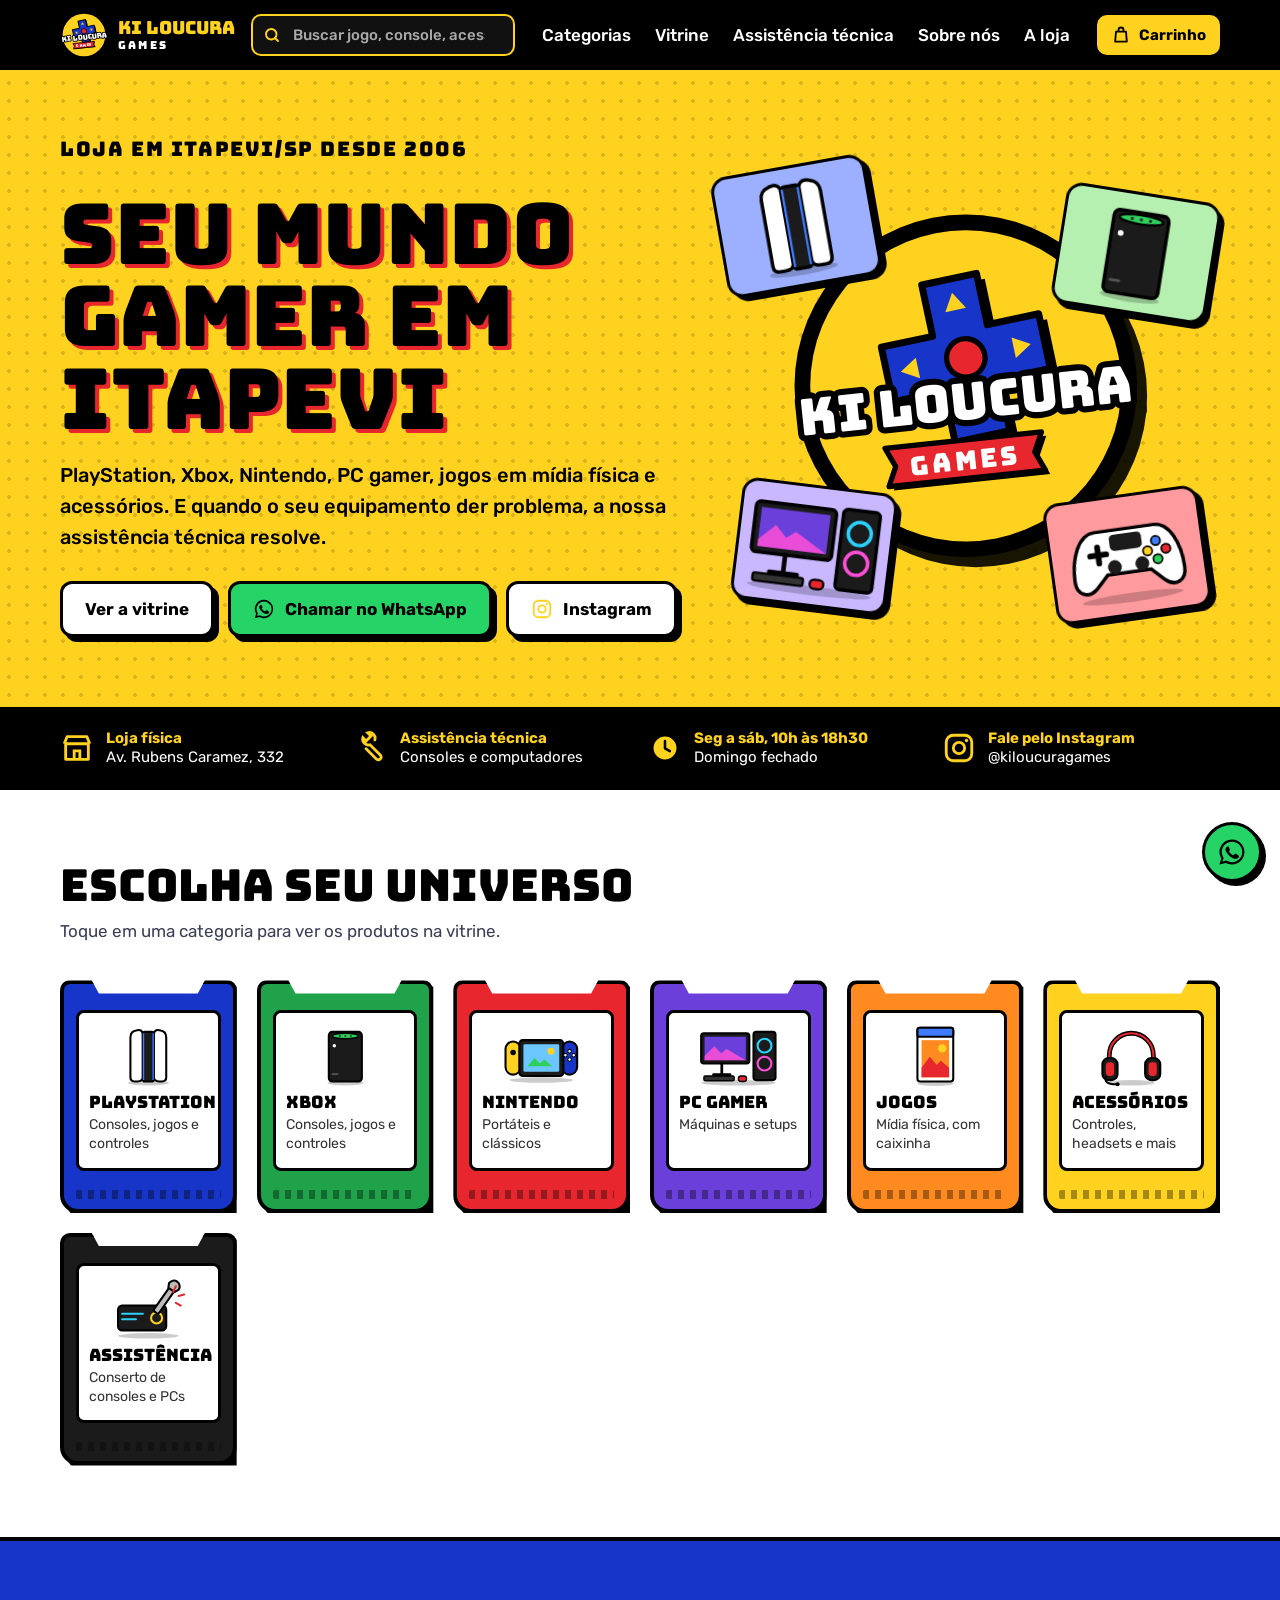
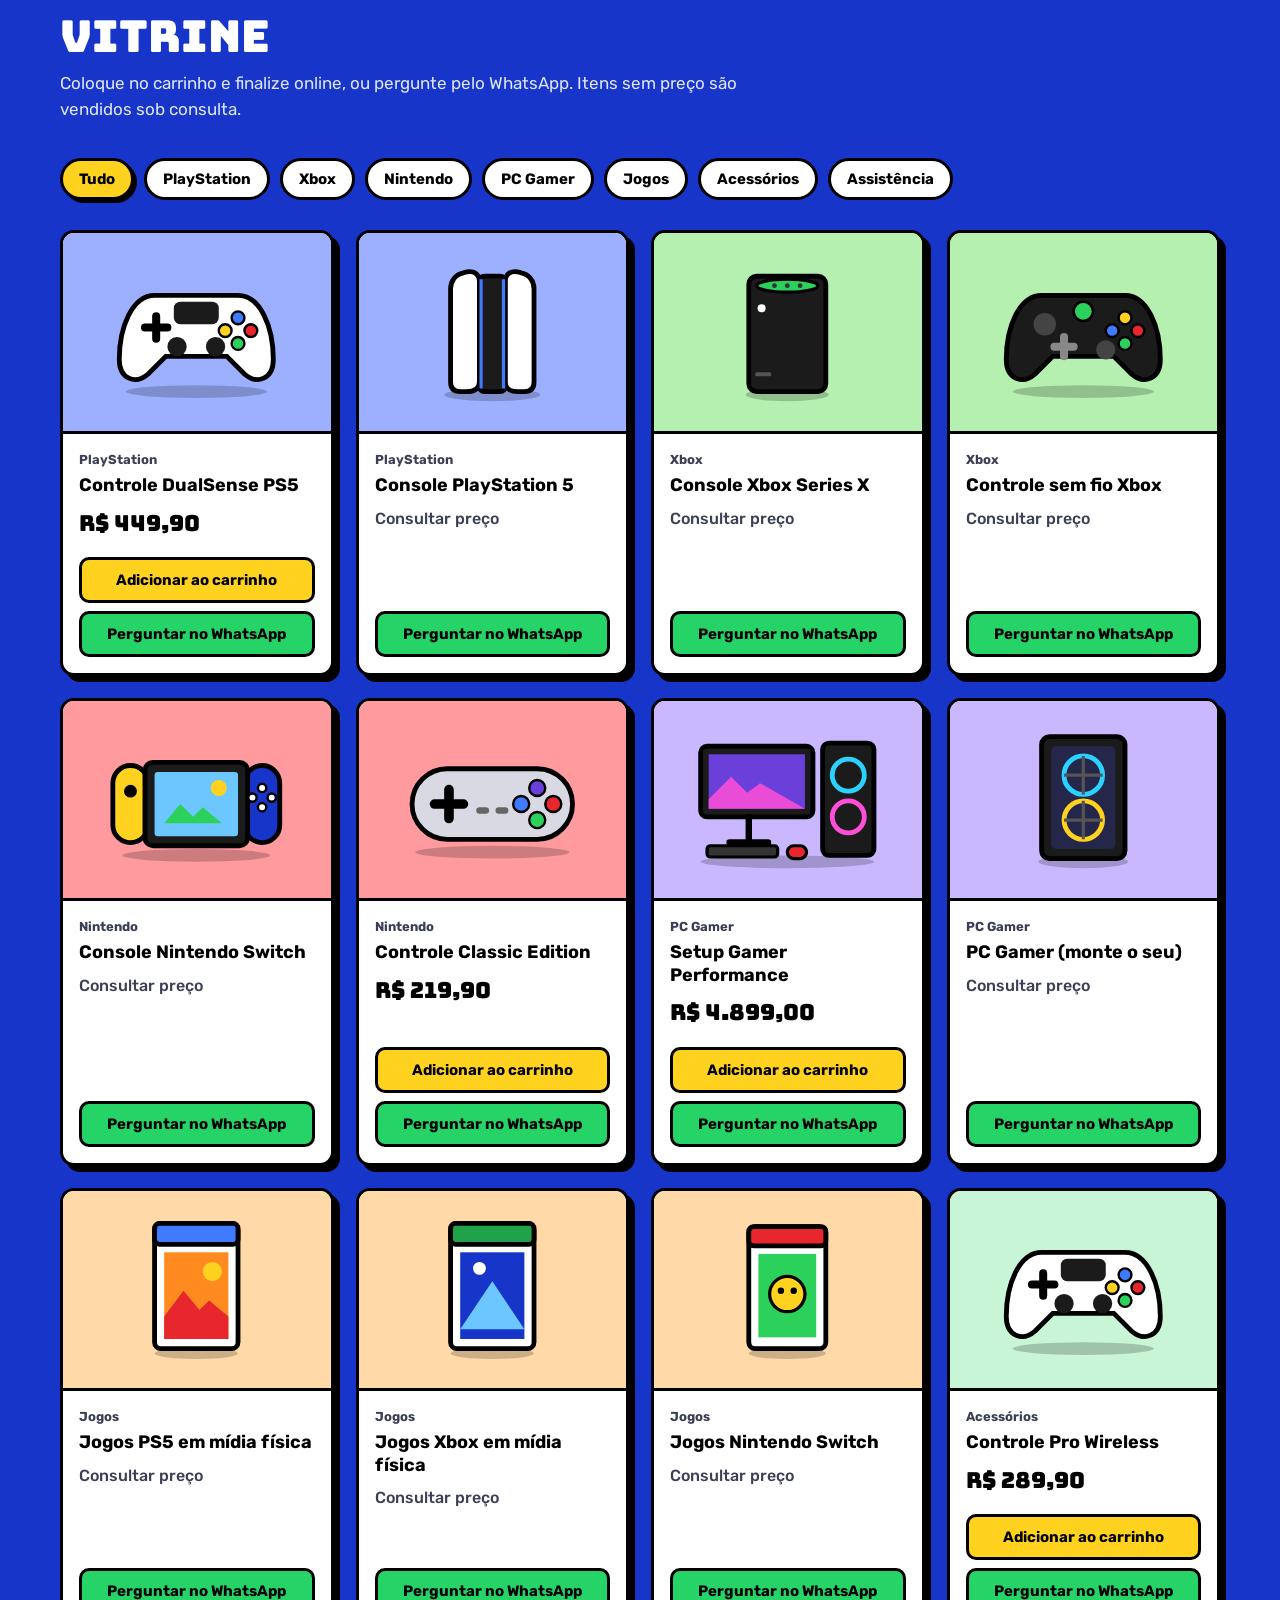
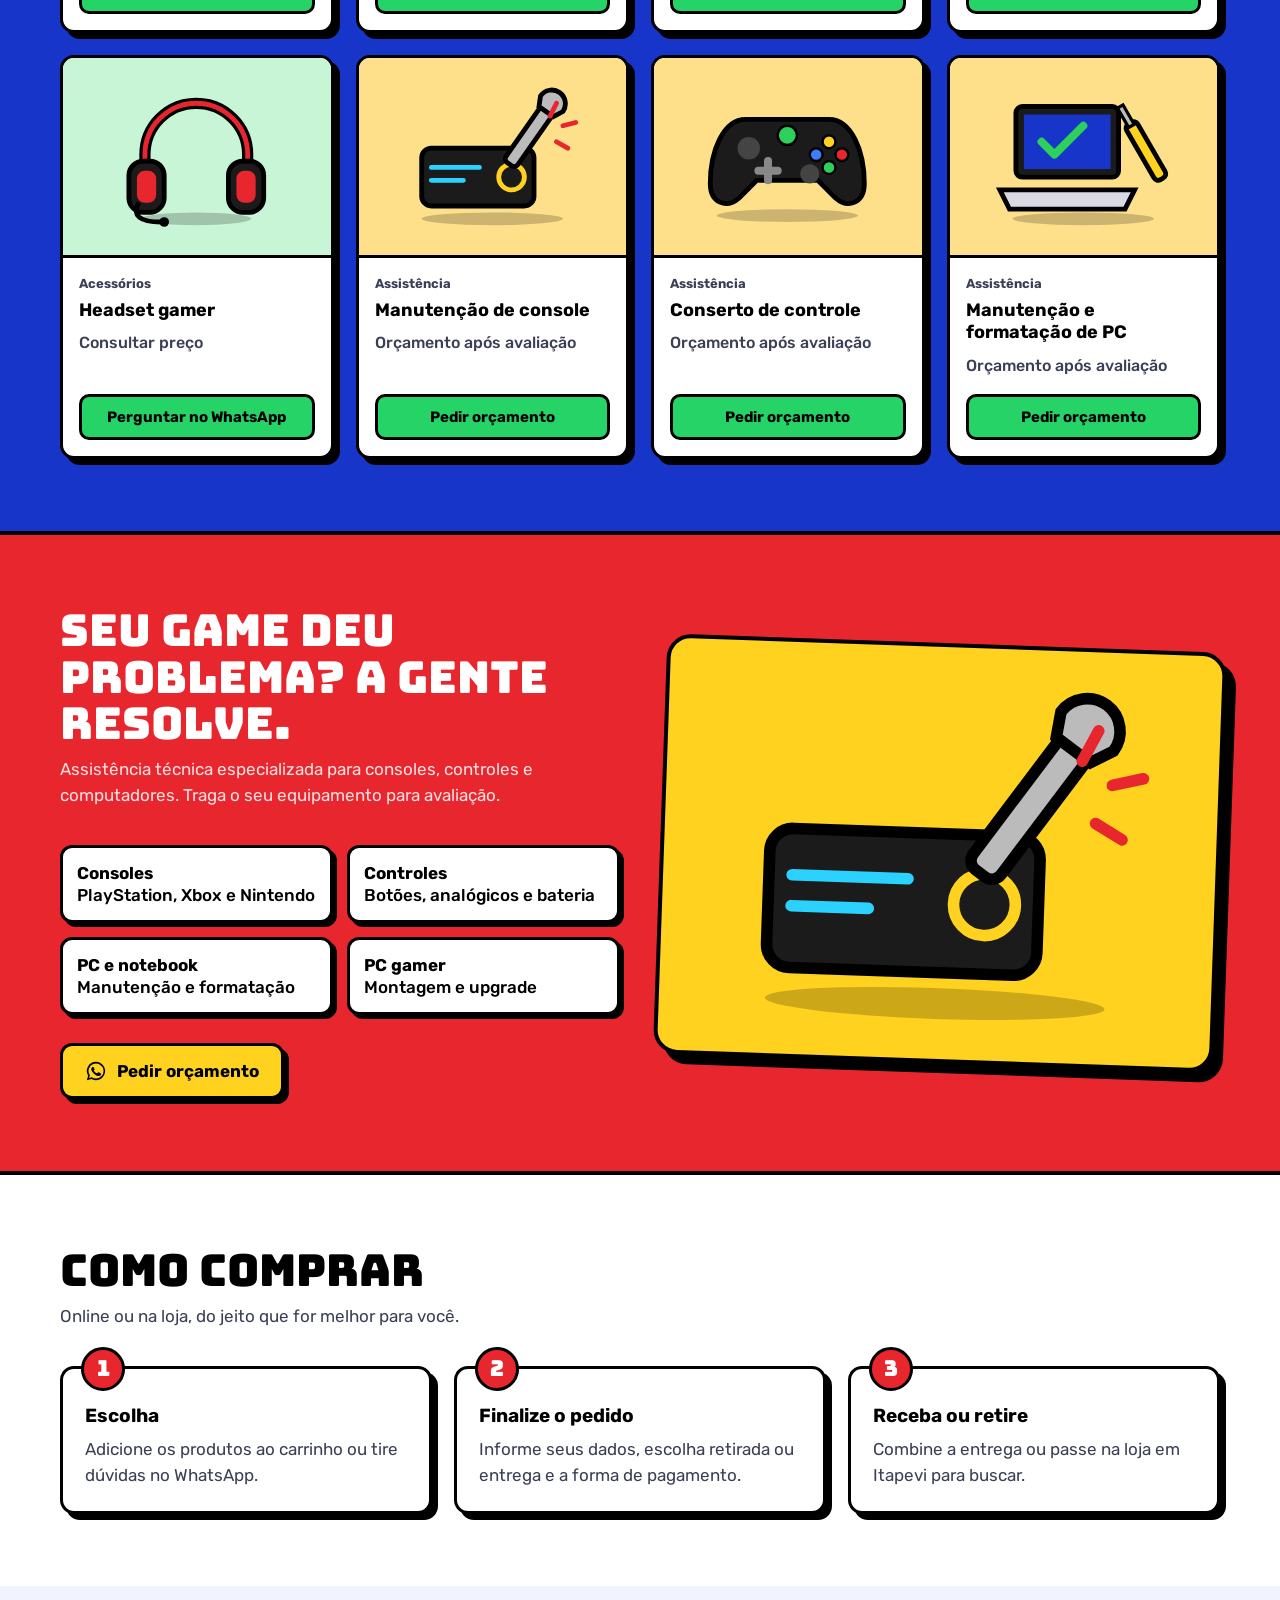
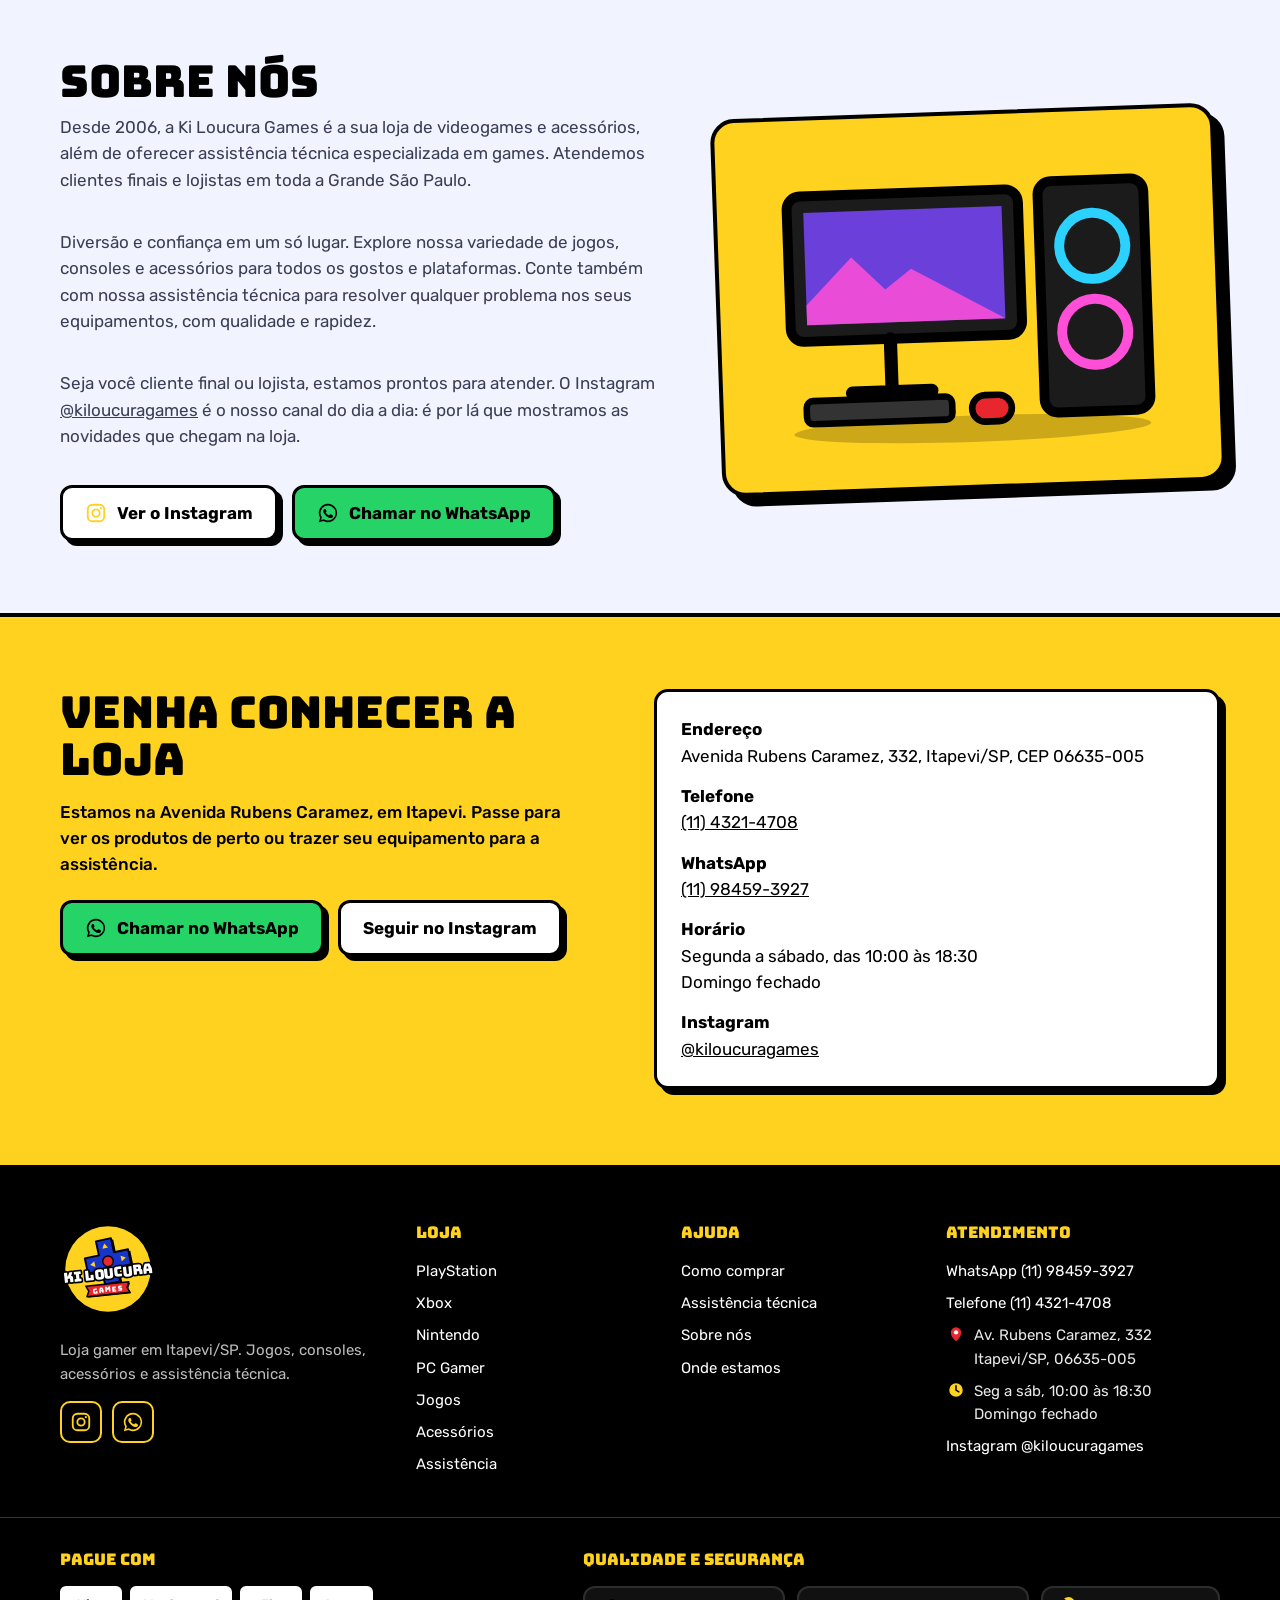
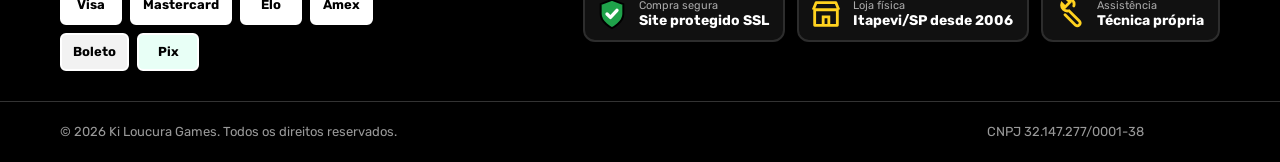
==== commit 5538db32: "Ajusta MVP: remove faixa do topo, adiciona CNPJ, horario, sobre nos e espacos para fotos reais - Rem" ====
--- a/index.html
+++ b/index.html
@@ -40,10 +40,6 @@
 .wrap{max-width:1200px; margin:0 auto; padding:0 20px}
 
 /* Topbar + header */
-.topbar{background:var(--yellow); color:#000; font-size:14px; font-weight:500; border-bottom:2px solid #000}
-.topbar .wrap{display:flex; flex-wrap:wrap; justify-content:space-between; gap:6px 18px; padding-top:6px; padding-bottom:6px}
-.topbar a{text-decoration:none}
-.topbar a:hover{text-decoration:underline}
 header{position:sticky; top:env(safe-area-inset-top,0px); z-index:40; background:#000; color:#fff; border-bottom:4px solid var(--yellow)}
 .bar{display:flex; align-items:center; gap:16px; height:70px}
 .brand{display:flex; align-items:center; gap:10px; text-decoration:none; flex:none}
@@ -280,6 +276,32 @@
   .stepper li span{display:none}
 }
 @media (prefers-reduced-motion:reduce){ *{animation:none!important; transition:none!important; scroll-behavior:auto!important} }
+
+/* ===== Fotos reais (img/) com desenho de reserva ===== */
+/* A foto só aparece quando o arquivo existe. Sem arquivo, fica o desenho. */
+.photo{position:relative; overflow:hidden}
+.photo > img{display:none; width:100%; height:100%; object-fit:cover}
+.photo.has-img > img{display:block}
+.photo.has-img > .ph-art{display:none}
+.card .art.photo{padding:0}
+.card .art.photo.has-img{background:#000}
+.svc-art.photo{padding:0; aspect-ratio:4/3; display:grid; place-items:center}
+.svc-art.photo > .ph-art{width:84%; height:auto}
+
+/* Logo: troque por img/logo.png quando tiver o arquivo do cliente */
+.brandmark{display:flex; flex:none}
+.brandmark img{width:48px; height:48px; object-fit:contain; border-radius:8px}
+
+.btn-insta{background:#fff}
+.lgpd{font-size:13px; line-height:1.45; color:var(--muted); background:var(--soft); border:2px solid #000; border-radius:10px; padding:10px 12px; margin:14px 0 0}
+.eyebrow{font-family:var(--display); font-weight:400; font-size:14px; letter-spacing:.08em; text-transform:uppercase; margin:0 0 10px}
+
+/* ===== Sobre nós ===== */
+.about{background:var(--soft)}
+.about-grid{display:grid; grid-template-columns:1.1fr .9fr; gap:40px; align-items:center}
+.about-photo{border:4px solid #000; border-radius:24px; box-shadow:10px 10px 0 #000; aspect-ratio:4/3; display:grid; place-items:center; background:var(--yellow); transform:rotate(-2deg)}
+.about-photo > .ph-art{width:80%; height:auto}
+@media (max-width:900px){ .about-grid{grid-template-columns:1fr} .about-photo{transform:none} }
 </style>
 </head>
 <body>
@@ -309,6 +331,7 @@
   <symbol id="i-search" viewBox="0 0 24 24"><circle cx="11" cy="11" r="7" fill="none" stroke="#FFD21F" stroke-width="2.5"/><path d="M20 20l-4-4" stroke="#FFD21F" stroke-width="2.5" stroke-linecap="round"/></symbol>
   <symbol id="i-lock" viewBox="0 0 24 24"><rect x="5" y="10" width="14" height="10" rx="2" fill="currentColor"/><path d="M8 10V7a4 4 0 0 1 8 0v3" fill="none" stroke="currentColor" stroke-width="2.4"/></symbol>
   <symbol id="i-insta" viewBox="0 0 24 24"><rect x="3" y="3" width="18" height="18" rx="5" fill="none" stroke="#FFD21F" stroke-width="2"/><circle cx="12" cy="12" r="4" fill="none" stroke="#FFD21F" stroke-width="2"/><circle cx="17.3" cy="6.7" r="1.2" fill="#FFD21F"/></symbol>
+  <symbol id="i-clock" viewBox="0 0 24 24"><circle cx="12" cy="12" r="9" fill="#FFD21F" stroke="#000" stroke-width="1.8"/><path d="M12 7v5.2l3.4 2" fill="none" stroke="#000" stroke-width="1.8" stroke-linecap="round" stroke-linejoin="round"/></symbol>
   <symbol id="i-pin" viewBox="0 0 24 24"><path d="M12 22s7-6 7-12a7 7 0 1 0-14 0c0 6 7 12 7 12Z" fill="#E8262E" stroke="#000" stroke-width="1.5"/><circle cx="12" cy="10" r="2.6" fill="#fff"/></symbol>
   <symbol id="i-shield" viewBox="0 0 24 24"><path d="M12 2l8 3v7c0 6-8 10-8 10S4 18 4 12V5l8-3Z" fill="#1FA24A" stroke="#000" stroke-width="1.4"/><path d="m8.5 12 2.4 2.4 4.6-5" fill="none" stroke="#fff" stroke-width="2.4" stroke-linecap="round" stroke-linejoin="round"/></symbol>
   <symbol id="i-check" viewBox="0 0 24 24"><circle cx="12" cy="12" r="10" fill="#1736C9" stroke="#000" stroke-width="1.4"/><path d="m7.5 12 3 3 6-6.5" fill="none" stroke="#fff" stroke-width="2.6" stroke-linecap="round" stroke-linejoin="round"/></symbol>
@@ -335,21 +358,16 @@
 </defs>
 </svg>
 
-<div class="topbar">
-  <div class="wrap">
-    <span>Loja física em Itapevi/SP</span>
-    <span><a href="tel:+551143214708">(11) 4321-4708</a> &nbsp;|&nbsp; <a class="js-whats" href="#" data-msg="Oi! Vi o site da Ki Loucura Games.">WhatsApp (11) 98459-3927</a></span>
-  </div>
-</div>
 <header>
   <div class="wrap bar">
-    <a class="brand" href="#inicio" aria-label="Ki Loucura Games, início"><svg aria-hidden="true"><use href="#logo"/></svg><span>Ki Loucura<small>GAMES</small></span></a>
+    <a class="brand" href="#inicio" aria-label="Ki Loucura Games, início"><span class="brandmark"><svg aria-hidden="true"><use href="#logo"/></svg><img src="img/logo.png" alt="" onerror="this.remove()" onload="this.previousElementSibling.hidden=true"></span><span>Ki Loucura<small>GAMES</small></span></a>
     <label class="search"><span class="sr" style="position:absolute;left:-9999px">Buscar produtos</span><svg aria-hidden="true"><use href="#i-search"/></svg><input id="q" type="search" placeholder="Buscar jogo, console, acessório…"></label>
     <button class="menu-btn" aria-expanded="false" aria-controls="menu">Menu</button>
     <nav id="menu" aria-label="Principal"><ul>
       <li><a href="#categorias">Categorias</a></li>
       <li><a href="#vitrine">Vitrine</a></li>
       <li><a href="#assistencia">Assistência técnica</a></li>
+      <li><a href="#sobre">Sobre nós</a></li>
       <li><a href="#loja">A loja</a></li>
     </ul></nav>
     <button class="icon-btn" id="openCart" aria-label="Abrir carrinho"><svg aria-hidden="true"><use href="#i-bag"/></svg><span class="lbl">Carrinho</span><span class="count" id="count" data-n="0">0</span></button>
@@ -360,11 +378,13 @@
   <section class="hero" style="padding:0">
     <div class="wrap hero-grid">
       <div>
+        <p class="eyebrow">Loja em Itapevi/SP desde 2006</p>
         <h1>Seu mundo gamer em Itapevi</h1>
         <p>PlayStation, Xbox, Nintendo, PC gamer, jogos em mídia física e acessórios. E quando o seu equipamento der problema, a nossa assistência técnica resolve.</p>
         <div class="hero-ctas">
           <a class="btn btn-yellow" href="#vitrine" style="background:#fff">Ver a vitrine</a>
           <a class="btn btn-whats js-whats" href="#" data-msg="Oi! Vi o site da Ki Loucura Games e quero tirar uma dúvida."><svg aria-hidden="true"><use href="#i-whats"/></svg>Chamar no WhatsApp</a>
+          <a class="btn btn-insta" href="https://www.instagram.com/kiloucuragames/" target="_blank" rel="noopener"><svg aria-hidden="true"><use href="#i-insta"/></svg>Instagram</a>
         </div>
       </div>
       <div class="stage" aria-hidden="true">
@@ -380,8 +400,8 @@
   <div class="perks"><div class="wrap"><ul>
     <li><svg aria-hidden="true"><use href="#i-store"/></svg><span><strong>Loja física</strong>Av. Rubens Caramez, 332</span></li>
     <li><svg aria-hidden="true"><use href="#i-wrench"/></svg><span><strong>Assistência técnica</strong>Consoles e computadores</span></li>
-    <li><svg aria-hidden="true"><use href="#i-card"/></svg><span><strong>Pague como preferir</strong>Pix, cartão ou boleto</span></li>
-    <li><svg aria-hidden="true"><use href="#i-chat"/></svg><span><strong>Atendimento</strong>Direto pelo WhatsApp</span></li>
+    <li><svg aria-hidden="true"><use href="#i-clock"/></svg><span><strong>Seg a sáb, 10h às 18h30</strong>Domingo fechado</span></li>
+    <li><svg aria-hidden="true"><use href="#i-insta"/></svg><span><strong>Fale pelo Instagram</strong>@kiloucuragames</span></li>
   </ul></div></div>
 
   <section id="categorias">
@@ -415,7 +435,10 @@
         </ul>
         <a class="btn btn-yellow js-whats" href="#" data-msg="Olá! Gostaria de pedir um orçamento para assistência técnica."><svg aria-hidden="true"><use href="#i-whats"/></svg>Pedir orçamento</a>
       </div>
-      <div class="svc-art" aria-hidden="true"><svg viewBox="0 0 120 90"><use href="#a-fix"/></svg></div>
+      <div class="svc-art photo">
+        <svg class="ph-art" viewBox="0 0 120 90" aria-hidden="true"><use href="#a-fix"/></svg>
+        <img src="img/assistencia.jpg" alt="Bancada da assistência técnica da Ki Loucura Games" onerror="this.remove()" onload="this.parentNode.classList.add('has-img')">
+      </div>
     </div>
   </section>
 
@@ -431,6 +454,25 @@
     </div>
   </section>
 
+  <section id="sobre" class="about">
+    <div class="wrap about-grid">
+      <div>
+        <h2 class="sec-title">Sobre nós</h2>
+        <p class="sec-sub">Desde 2006, a Ki Loucura Games é a sua loja de videogames e acessórios, além de oferecer assistência técnica especializada em games. Atendemos clientes finais e lojistas em toda a Grande São Paulo.</p>
+        <p class="sec-sub">Diversão e confiança em um só lugar. Explore nossa variedade de jogos, consoles e acessórios para todos os gostos e plataformas. Conte também com nossa assistência técnica para resolver qualquer problema nos seus equipamentos, com qualidade e rapidez.</p>
+        <p class="sec-sub">Seja você cliente final ou lojista, estamos prontos para atender. O Instagram <a href="https://www.instagram.com/kiloucuragames/" target="_blank" rel="noopener">@kiloucuragames</a> é o nosso canal do dia a dia: é por lá que mostramos as novidades que chegam na loja.</p>
+        <div class="hero-ctas" style="margin-top:22px">
+          <a class="btn btn-insta" href="https://www.instagram.com/kiloucuragames/" target="_blank" rel="noopener"><svg aria-hidden="true"><use href="#i-insta"/></svg>Ver o Instagram</a>
+          <a class="btn btn-whats js-whats" href="#" data-msg="Oi! Vi o site da Ki Loucura Games."><svg aria-hidden="true"><use href="#i-whats"/></svg>Chamar no WhatsApp</a>
+        </div>
+      </div>
+      <div class="photo about-photo">
+        <svg class="ph-art" viewBox="0 0 120 90" aria-hidden="true"><use href="#a-setup"/></svg>
+        <img src="img/loja.jpg" alt="Fachada e vitrine da loja Ki Loucura Games em Itapevi" onerror="this.remove()" onload="this.parentNode.classList.add('has-img')">
+      </div>
+    </div>
+  </section>
+
   <section id="loja" class="visit">
     <div class="wrap visit-grid">
       <div>
@@ -446,7 +488,8 @@
           <div><dt>Endereço</dt><dd>Avenida Rubens Caramez, 332, Itapevi/SP, CEP 06635-005</dd></div>
           <div><dt>Telefone</dt><dd><a href="tel:+551143214708">(11) 4321-4708</a></dd></div>
           <div><dt>WhatsApp</dt><dd><a class="js-whats" href="#" data-msg="Oi!">(11) 98459-3927</a></dd></div>
-          <div><dt>Horário</dt><dd><span class="todo">[Dias e horários de funcionamento]</span></dd></div>
+          <div><dt>Horário</dt><dd>Segunda a sábado, das 10:00 às 18:30<br>Domingo fechado</dd></div>
+          <div><dt>Instagram</dt><dd><a href="https://www.instagram.com/kiloucuragames/" target="_blank" rel="noopener">@kiloucuragames</a></dd></div>
         </dl>
       </div>
     </div>
@@ -472,9 +515,8 @@
       <ul>
         <li><a href="#como-comprar">Como comprar</a></li>
         <li><a href="#assistencia">Assistência técnica</a></li>
-        <li><a href="#">Trocas e devoluções <span class="todo">[criar]</span></a></li>
-        <li><a href="#">Política de privacidade <span class="todo">[criar]</span></a></li>
-        <li><a href="#">Termos de uso <span class="todo">[criar]</span></a></li>
+        <li><a href="#sobre">Sobre nós</a></li>
+        <li><a href="#loja">Onde estamos</a></li>
       </ul>
     </div>
     <div>
@@ -483,7 +525,8 @@
         <li><a class="js-whats" href="#" data-msg="Oi!">WhatsApp (11) 98459-3927</a></li>
         <li><a href="tel:+551143214708">Telefone (11) 4321-4708</a></li>
         <li style="display:flex;gap:8px"><svg aria-hidden="true" style="width:20px;height:20px;flex:none"><use href="#i-pin"/></svg><span>Av. Rubens Caramez, 332<br>Itapevi/SP, 06635-005</span></li>
-        <li><span class="todo">[Horário de funcionamento]</span></li>
+        <li style="display:flex;gap:8px"><svg aria-hidden="true" style="width:20px;height:20px;flex:none"><use href="#i-clock"/></svg><span>Seg a sáb, 10:00 às 18:30<br>Domingo fechado</span></li>
+        <li><a href="https://www.instagram.com/kiloucuragames/" target="_blank" rel="noopener">Instagram @kiloucuragames</a></li>
       </ul>
     </div>
   </div>
@@ -497,14 +540,16 @@
       <!-- ATENÇÃO: só manter os selos que o cliente realmente tiver. -->
       <div class="seals">
         <div class="seal"><svg aria-hidden="true"><use href="#i-shield"/></svg><span><small>Compra segura</small><strong>Site protegido SSL</strong></span></div>
-        <div class="seal"><svg aria-hidden="true"><use href="#i-check"/></svg><span><small>Verificado</small><strong>Google Safe Browsing</strong></span></div>
-        <div class="seal"><svg aria-hidden="true"><use href="#i-check"/></svg><span><small>Loja oficial</small><strong>Mercado Livre</strong></span></div>
+        <div class="seal"><svg aria-hidden="true"><use href="#i-store"/></svg><span><small>Loja física</small><strong>Itapevi/SP desde 2006</strong></span></div>
+        <div class="seal"><svg aria-hidden="true"><use href="#i-wrench"/></svg><span><small>Assistência</small><strong>Técnica própria</strong></span></div>
+        <!-- Selos removidos por falta de comprovação: Google Safe Browsing e Loja oficial Mercado Livre.
+             Só recolocar se o cliente comprovar que tem. -->
       </div>
     </div>
   </div></div>
   <div class="wrap ft-bottom">
     <span>© <span id="ano"></span> Ki Loucura Games. Todos os direitos reservados.</span>
-    <span>CNPJ <span class="todo">[00.000.000/0000-00]</span></span>
+    <span>CNPJ 32.147.277/0001-38</span>
   </div>
 </footer>
 
@@ -545,6 +590,8 @@
             <div class="field"><label for="f-tel">WhatsApp</label><input id="f-tel" inputmode="tel" autocomplete="tel" placeholder="(11) 90000-0000"><span class="err"></span></div>
             <div class="field"><label for="f-email">E-mail</label><input id="f-email" type="email" autocomplete="email"><span class="err"></span></div>
           </div>
+          <!-- LGPD: aviso mínimo de uso dos dados. Sem isso, o formulário coleta dados pessoais sem informar a finalidade. -->
+          <p class="lgpd">Usamos seu nome, WhatsApp e e-mail só para atender este pedido e falar com você sobre ele. Não repassamos seus dados para terceiros. Para apagar seus dados, é só pedir pelo WhatsApp.</p>
         </div>
         <div class="pane" data-step="2" hidden>
           <h3>Como você quer receber?</h3>
@@ -606,22 +653,22 @@
 /* price: null = "Consultar preço" (vai para o WhatsApp).
    Preços preenchidos vieram do MVP do Figma: CONFIRMAR com o cliente. */
 const PRODUTOS = [
-  {id:1,  cat:"playstation", nome:"Controle DualSense PS5",        price:449.90,  art:"a-pad", tag:"Mais vendido"},
-  {id:2,  cat:"playstation", nome:"Console PlayStation 5",         price:null,    art:"a-ps"},
-  {id:3,  cat:"xbox",        nome:"Console Xbox Series X",         price:null,    art:"a-xb"},
-  {id:4,  cat:"xbox",        nome:"Controle sem fio Xbox",         price:null,    art:"a-pad2"},
-  {id:5,  cat:"nintendo",    nome:"Console Nintendo Switch",       price:null,    art:"a-hh"},
-  {id:6,  cat:"nintendo",    nome:"Controle Classic Edition",      price:219.90,  art:"a-retro", tag:"Últimas unidades"},
-  {id:7,  cat:"pc",          nome:"Setup Gamer Performance",       price:4899.00, art:"a-setup", tag:"Sob encomenda"},
-  {id:8,  cat:"pc",          nome:"PC Gamer (monte o seu)",        price:null,    art:"a-tower"},
-  {id:9,  cat:"jogos",       nome:"Jogos PS5 em mídia física",     price:null,    art:"a-case-ps"},
-  {id:10, cat:"jogos",       nome:"Jogos Xbox em mídia física",    price:null,    art:"a-case-xb"},
-  {id:11, cat:"jogos",       nome:"Jogos Nintendo Switch",         price:null,    art:"a-case-nt"},
-  {id:12, cat:"acessorios",  nome:"Controle Pro Wireless",         price:289.90,  art:"a-pad", tag:"Oferta"},
-  {id:13, cat:"acessorios",  nome:"Headset gamer",                 price:null,    art:"a-head"},
-  {id:14, cat:"assistencia", nome:"Manutenção de console",         price:null,    art:"a-fix",   servico:true},
-  {id:15, cat:"assistencia", nome:"Conserto de controle",          price:null,    art:"a-pad2",  servico:true},
-  {id:16, cat:"assistencia", nome:"Manutenção e formatação de PC", price:null,    art:"a-pcfix", servico:true}
+  {id:1,  cat:"playstation", nome:"Controle DualSense PS5",        price:449.90,  art:"a-pad", tag:"Mais vendido", foto:"dualsense-ps5.jpg"},
+  {id:2,  cat:"playstation", nome:"Console PlayStation 5",         price:null,    art:"a-ps",      foto:"ps5.jpg"},
+  {id:3,  cat:"xbox",        nome:"Console Xbox Series X",         price:null,    art:"a-xb",      foto:"xbox-series-x.jpg"},
+  {id:4,  cat:"xbox",        nome:"Controle sem fio Xbox",         price:null,    art:"a-pad2",    foto:"controle-xbox.jpg"},
+  {id:5,  cat:"nintendo",    nome:"Console Nintendo Switch",       price:null,    art:"a-hh",      foto:"nintendo-switch.jpg"},
+  {id:6,  cat:"nintendo",    nome:"Controle Classic Edition",      price:219.90,  art:"a-retro", tag:"Últimas unidades", foto:"controle-classic.jpg"},
+  {id:7,  cat:"pc",          nome:"Setup Gamer Performance",       price:4899.00, art:"a-setup", tag:"Sob encomenda", foto:"setup-gamer.jpg"},
+  {id:8,  cat:"pc",          nome:"PC Gamer (monte o seu)",        price:null,    art:"a-tower",   foto:"pc-gamer.jpg"},
+  {id:9,  cat:"jogos",       nome:"Jogos PS5 em mídia física",     price:null,    art:"a-case-ps", foto:"jogos-ps5.jpg"},
+  {id:10, cat:"jogos",       nome:"Jogos Xbox em mídia física",    price:null,    art:"a-case-xb", foto:"jogos-xbox.jpg"},
+  {id:11, cat:"jogos",       nome:"Jogos Nintendo Switch",         price:null,    art:"a-case-nt", foto:"jogos-switch.jpg"},
+  {id:12, cat:"acessorios",  nome:"Controle Pro Wireless",         price:289.90,  art:"a-pad", tag:"Oferta", foto:"controle-pro.jpg"},
+  {id:13, cat:"acessorios",  nome:"Headset gamer",                 price:null,    art:"a-head",    foto:"headset.jpg"},
+  {id:14, cat:"assistencia", nome:"Manutenção de console",         price:null,    art:"a-fix",   servico:true, foto:"manutencao-console.jpg"},
+  {id:15, cat:"assistencia", nome:"Conserto de controle",          price:null,    art:"a-pad2",  servico:true, foto:"conserto-controle.jpg"},
+  {id:16, cat:"assistencia", nome:"Manutenção e formatação de PC", price:null,    art:"a-pcfix", servico:true, foto:"manutencao-pc.jpg"}
 ];
 /* ========================== */
 
@@ -631,6 +678,10 @@
 const catOf = id => CATS.find(c => c.id === id);
 const byId = id => PRODUTOS.find(p => p.id === id);
 const svgArt = id => `<svg viewBox="0 0 120 90" aria-hidden="true"><use href="#${id}"/></svg>`;
+/* Mostra a foto real quando o arquivo existe em img/produtos/.
+   Enquanto não existir, fica o desenho. Nada quebra. */
+const fotoArt = p => `<svg class="ph-art" viewBox="0 0 120 90" aria-hidden="true"><use href="#${p.art}"/></svg>`
+  + (p.foto ? `<img src="img/produtos/${p.foto}" alt="${p.nome}" loading="lazy" onerror="this.remove()" onload="this.parentNode.classList.add('has-img')">` : "");
 
 /* Categorias, chips, rodapé */
 $("#carts").innerHTML = CATS.map(c => `<a class="cart ${c.cor}" href="#vitrine" data-go="${c.id}"><div class="label">${svgArt(c.art)}<h3>${c.nome}</h3><p>${c.desc}</p></div></a>`).join("");
@@ -654,7 +705,7 @@
   }
   return `<article class="card" data-cat="${p.cat}" data-name="${p.nome.toLowerCase()}" style="--art:${c.bg}">
     ${p.tag ? `<span class="tag">${p.tag}</span>` : ""}
-    <div class="art">${svgArt(p.art)}</div>
+    <div class="art photo">${fotoArt(p)}</div>
     <div class="info"><span class="cat">${c.nome}</span><h3>${p.nome}</h3>${price}<div class="actions">${actions}</div></div>
   </article>`;
 }).join("");
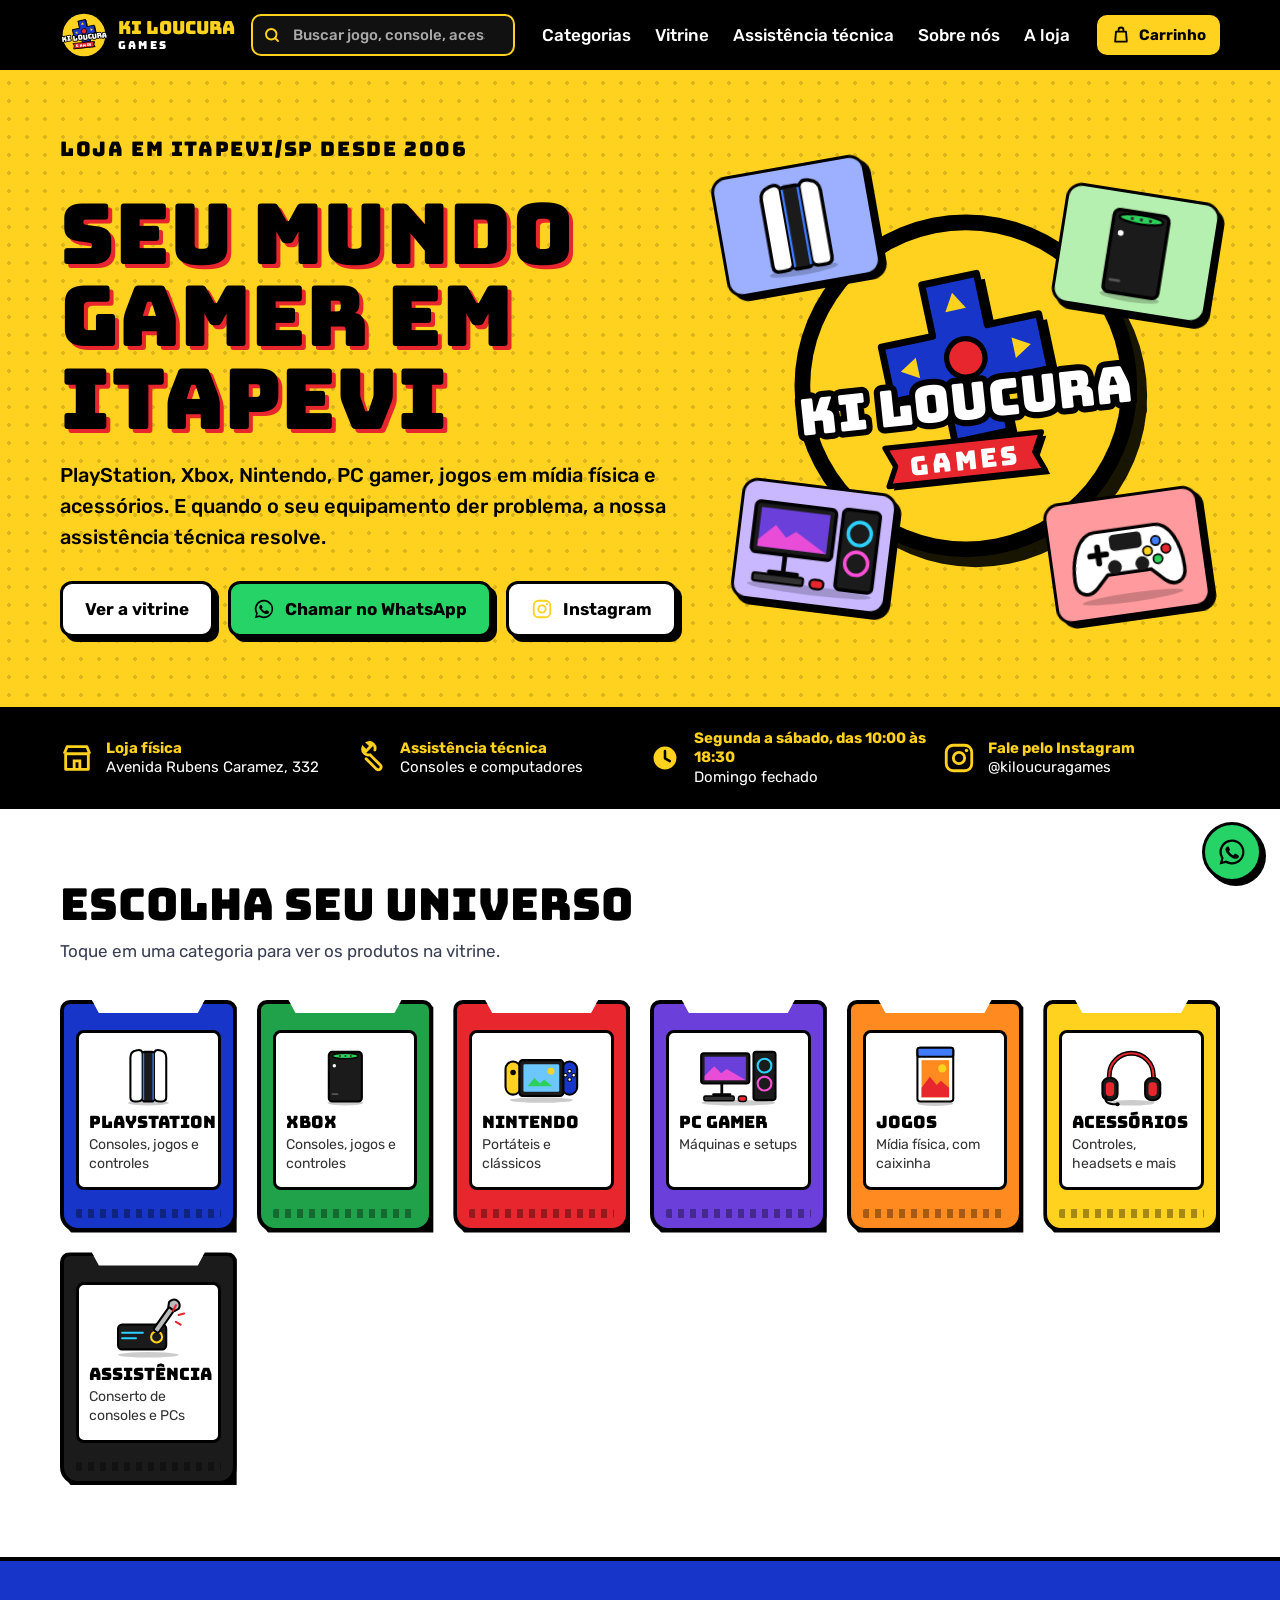
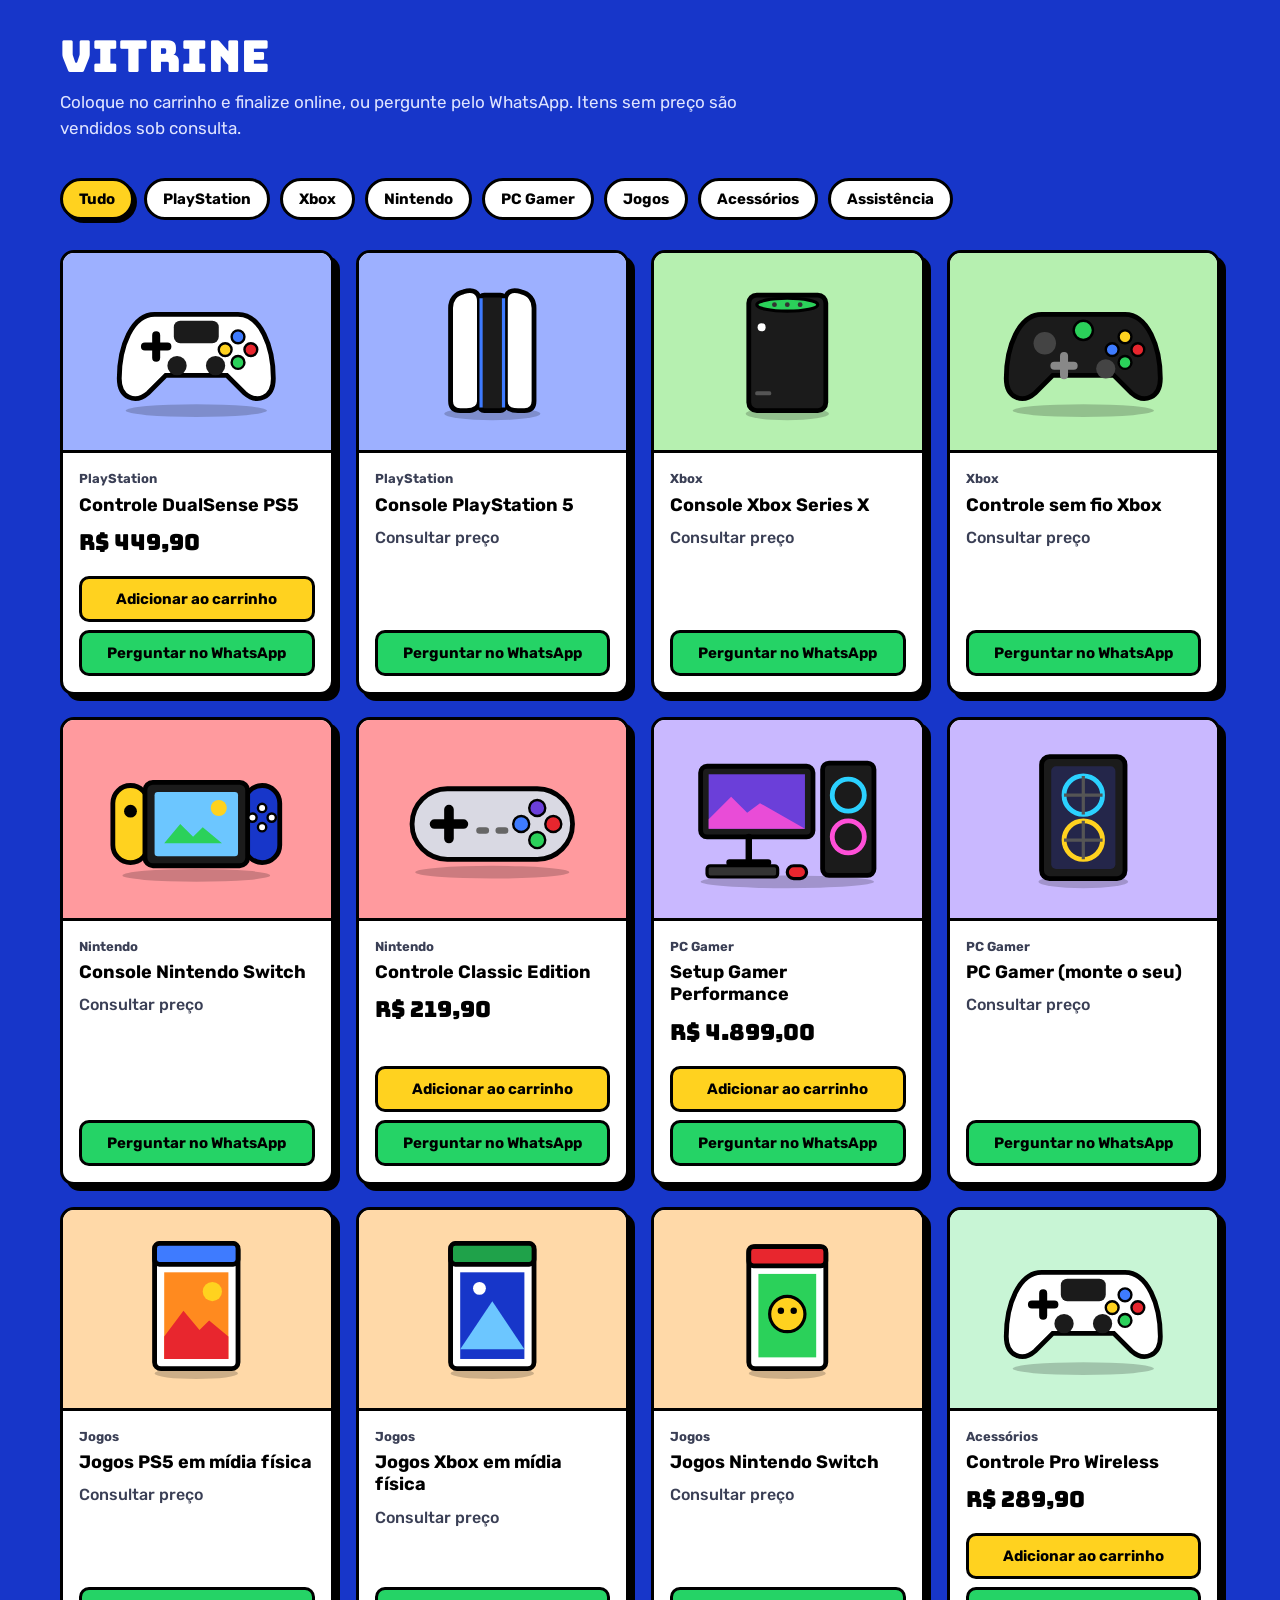
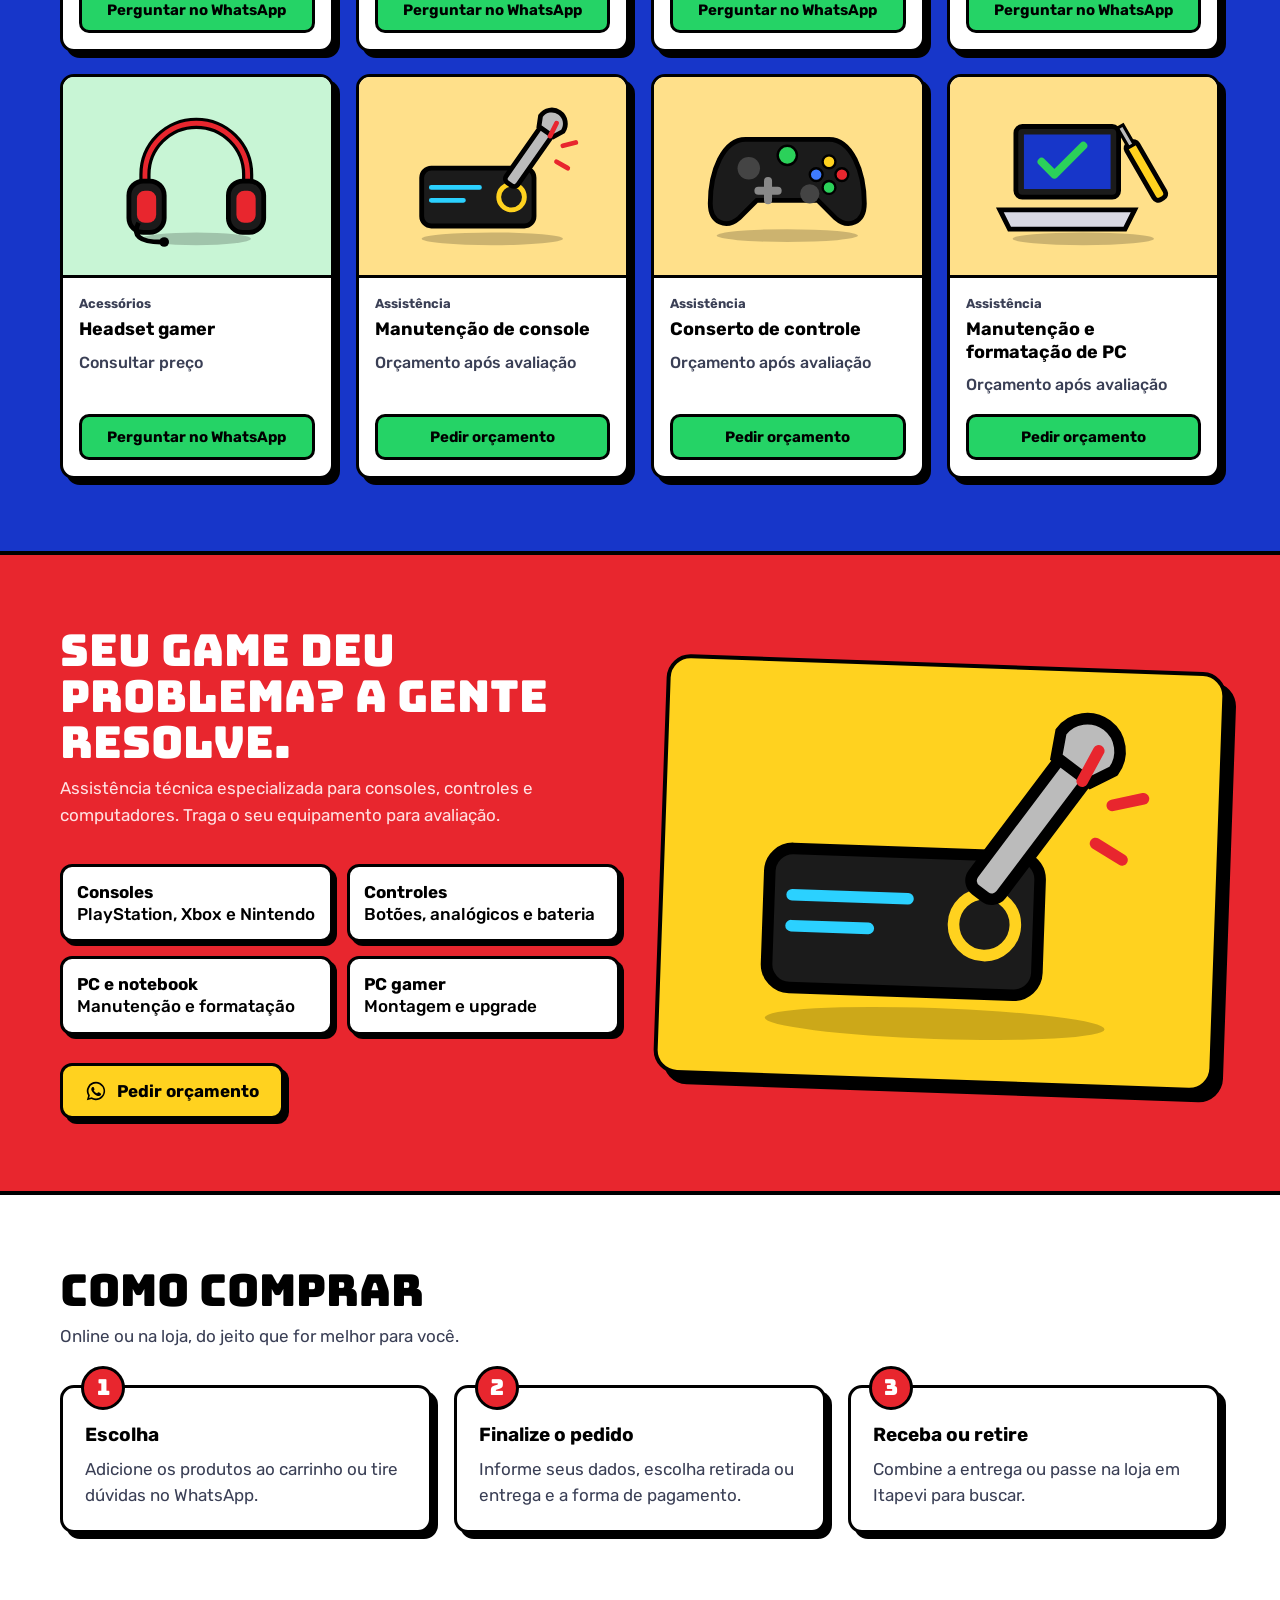
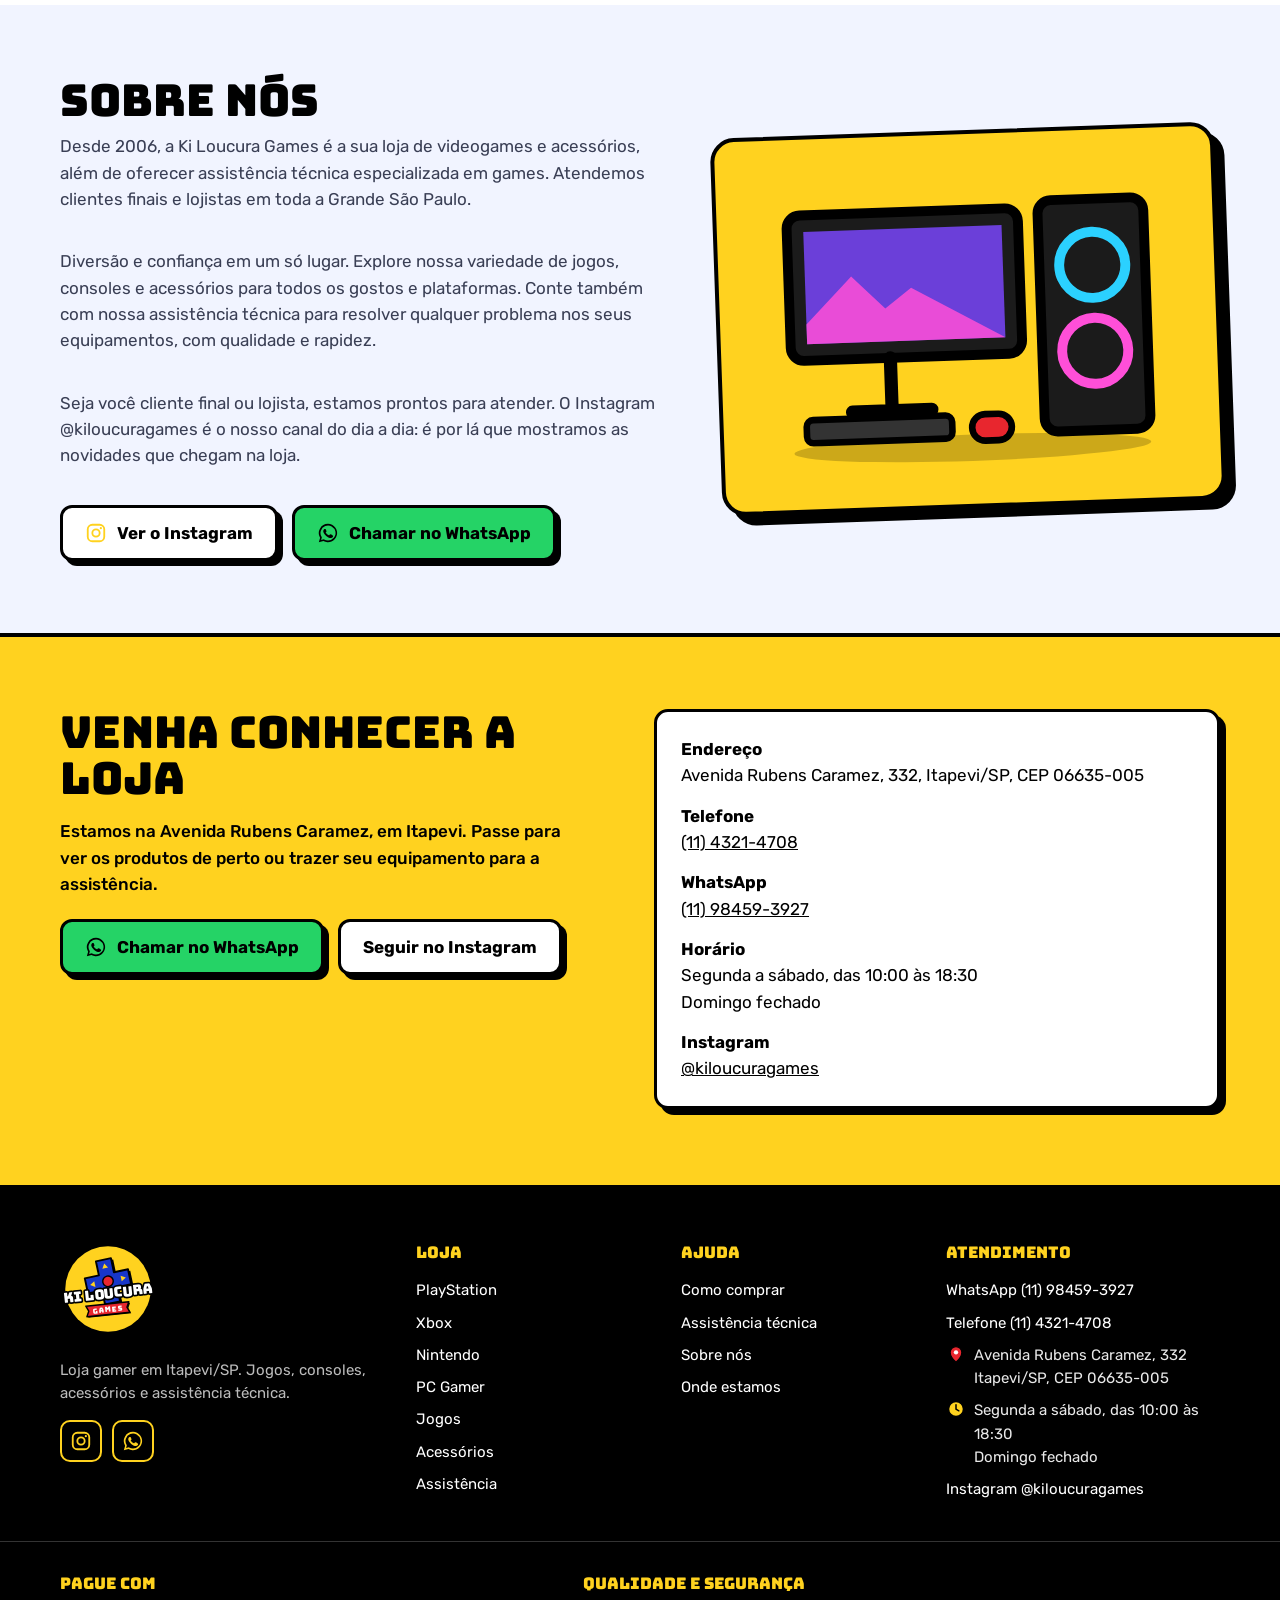
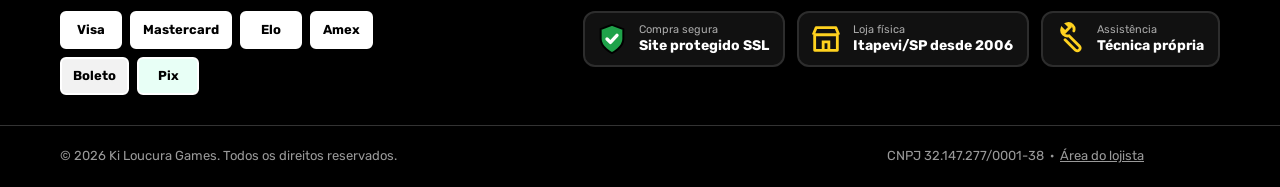
==== commit d1fc4877: "Adiciona painel do lojista (demonstracao) para editar produtos, textos e fotos - Rota #admin com PIN" ====
--- a/index.html
+++ b/index.html
@@ -302,6 +302,61 @@
 .about-photo{border:4px solid #000; border-radius:24px; box-shadow:10px 10px 0 #000; aspect-ratio:4/3; display:grid; place-items:center; background:var(--yellow); transform:rotate(-2deg)}
 .about-photo > .ph-art{width:80%; height:auto}
 @media (max-width:900px){ .about-grid{grid-template-columns:1fr} .about-photo{transform:none} }
+
+/* ===== Logo próprio (troca o desenho quando existe img/logo.png ou logo enviada no painel) ===== */
+.logo-img{display:none; object-fit:contain}
+html.tem-logo .logo-img{display:block}
+html.tem-logo .logo-svg{display:none}
+.brandmark .logo-img{width:48px; height:48px}
+.ft-brand .logo-img{width:96px; height:96px}
+.card .desc{font-size:14px; line-height:1.35; margin:2px 0 8px; opacity:.8}
+
+/* ===== Painel do lojista (demonstração) ===== */
+.adm-link{color:inherit; text-decoration:underline}
+.adm{position:fixed; inset:0; z-index:85; overflow:auto; background:var(--bg); color:var(--text); -webkit-overflow-scrolling:touch; padding-bottom:calc(48px + env(safe-area-inset-bottom,0px))}
+.adm [hidden]{display:none!important}
+.adm section{padding:0}
+.adm[hidden]{display:none}
+.adm-top{position:sticky; top:0; z-index:3; display:flex; align-items:center; flex-wrap:wrap; gap:8px 10px; padding:calc(10px + env(safe-area-inset-top,0px)) 16px 10px; background:#000; color:var(--yellow); border-bottom:4px solid var(--yellow)}
+.adm-top strong{font-family:var(--display); font-size:17px; margin-right:auto}
+.adm-top .btn{box-shadow:none}
+.adm-status{flex-basis:100%; font-size:13px; color:#9ff0b8; min-height:1.2em}
+.adm-status.erro{color:#ffb3b3}
+.adm-wrap{max-width:760px; margin:0 auto; padding:0 16px}
+.adm-demo{background:var(--yellow); color:#000; border:3px solid #000; border-radius:12px; padding:12px 14px; margin:16px 0; font-size:15px; line-height:1.4}
+.adm-login{background:var(--soft); border:3px solid #000; border-radius:14px; padding:18px; margin-top:8px}
+.adm-login h2{margin:0 0 12px; font-family:var(--display); font-weight:400}
+.adm-dica{display:block; font-size:13px; line-height:1.4; color:var(--muted); margin:6px 0 12px}
+.adm-tabs{margin:0 0 16px; gap:8px}
+.adm-tabs .chip{padding:10px 14px}
+.adm-box{background:var(--soft); border:3px solid #000; border-radius:14px; padding:14px; margin:0 0 14px}
+.adm-box h3{margin:0 0 6px; font-size:17px}
+.adm-box p{margin:0 0 10px}
+.adm-prod{border:3px solid #000; border-radius:14px; background:var(--surface); margin:12px 0 0; overflow:hidden}
+.adm-prod summary{list-style:none; display:flex; align-items:center; gap:12px; padding:10px 12px; min-height:68px; cursor:pointer}
+.adm-prod summary::-webkit-details-marker{display:none}
+.adm-prod[open] summary{border-bottom:2px solid #000; background:var(--soft)}
+.adm-thumb{width:64px; height:52px; flex:none; border:2px solid #000; border-radius:8px; background:var(--art,#FFD21F); display:grid; place-items:center}
+.adm-thumb .ph-art{width:80%; height:auto}
+.adm-pn{flex:1; min-width:0}
+.adm-pn b{display:block; font-size:16px; overflow:hidden; text-overflow:ellipsis; white-space:nowrap}
+.adm-pn small{display:block; color:var(--muted); font-size:13px}
+.adm-chev{font-size:20px; transition:transform .15s}
+.adm-prod[open] .adm-chev{transform:rotate(180deg)}
+.adm-form{padding:14px}
+.adm .field textarea,.adm .field select{font:500 16px var(--body); padding:11px 12px; border:2px solid #000; border-radius:10px; background:#fff; color:#000; width:100%; box-sizing:border-box}
+.adm .field input{width:100%; box-sizing:border-box}
+.adm .field textarea{resize:vertical}
+.adm-acts{display:flex; flex-wrap:wrap; gap:10px; margin:4px 0 14px}
+.adm label.btn{position:relative}
+.adm .sr{position:absolute; width:1px; height:1px; opacity:0; overflow:hidden; clip:rect(0 0 0 0)}
+.adm-check{display:flex; align-items:center; gap:10px; font-weight:500; margin:0 0 14px; min-height:44px}
+.adm-check input{width:22px; height:22px}
+.adm-prev{width:100%; max-width:320px; aspect-ratio:4/3; border:3px solid #000; border-radius:12px; background:var(--yellow); display:grid; place-items:center; margin-bottom:6px}
+.adm-vazio{font-weight:700; color:#000; font-size:14px}
+.adm-prev.has-img .adm-vazio{display:none}
+.adm-prev > img{position:absolute; inset:0}
+@media (max-width:640px){ .row2{grid-template-columns:1fr} }
 </style>
 </head>
 <body>
@@ -360,7 +415,7 @@
 
 <header>
   <div class="wrap bar">
-    <a class="brand" href="#inicio" aria-label="Ki Loucura Games, início"><span class="brandmark"><svg aria-hidden="true"><use href="#logo"/></svg><img src="img/logo.png" alt="" onerror="this.remove()" onload="this.previousElementSibling.hidden=true"></span><span>Ki Loucura<small>GAMES</small></span></a>
+    <a class="brand" href="#inicio" aria-label="Ki Loucura Games, início"><span class="brandmark"><svg class="logo-svg" aria-hidden="true"><use href="#logo"/></svg><img class="logo-img" alt=""></span><span>Ki Loucura<small>GAMES</small></span></a>
     <label class="search"><span class="sr" style="position:absolute;left:-9999px">Buscar produtos</span><svg aria-hidden="true"><use href="#i-search"/></svg><input id="q" type="search" placeholder="Buscar jogo, console, acessório…"></label>
     <button class="menu-btn" aria-expanded="false" aria-controls="menu">Menu</button>
     <nav id="menu" aria-label="Principal"><ul>
@@ -378,17 +433,17 @@
   <section class="hero" style="padding:0">
     <div class="wrap hero-grid">
       <div>
-        <p class="eyebrow">Loja em Itapevi/SP desde 2006</p>
-        <h1>Seu mundo gamer em Itapevi</h1>
-        <p>PlayStation, Xbox, Nintendo, PC gamer, jogos em mídia física e acessórios. E quando o seu equipamento der problema, a nossa assistência técnica resolve.</p>
+        <p class="eyebrow" data-bind="heroEyebrow">Loja em Itapevi/SP desde 2006</p>
+        <h1 data-bind="heroTitulo">Seu mundo gamer em Itapevi</h1>
+        <p data-bind="heroTexto">PlayStation, Xbox, Nintendo, PC gamer, jogos em mídia física e acessórios. E quando o seu equipamento der problema, a nossa assistência técnica resolve.</p>
         <div class="hero-ctas">
           <a class="btn btn-yellow" href="#vitrine" style="background:#fff">Ver a vitrine</a>
           <a class="btn btn-whats js-whats" href="#" data-msg="Oi! Vi o site da Ki Loucura Games e quero tirar uma dúvida."><svg aria-hidden="true"><use href="#i-whats"/></svg>Chamar no WhatsApp</a>
-          <a class="btn btn-insta" href="https://www.instagram.com/kiloucuragames/" target="_blank" rel="noopener"><svg aria-hidden="true"><use href="#i-insta"/></svg>Instagram</a>
+          <a class="btn btn-insta" href="https://www.instagram.com/kiloucuragames/" data-insta target="_blank" rel="noopener"><svg aria-hidden="true"><use href="#i-insta"/></svg>Instagram</a>
         </div>
       </div>
       <div class="stage" aria-hidden="true">
-        <svg class="badge" viewBox="0 0 400 400"><use href="#logo"/></svg>
+        <svg class="badge logo-svg" viewBox="0 0 400 400"><use href="#logo"/></svg><img class="badge logo-img" alt="">
         <div class="sticker s1"><svg viewBox="0 0 120 90"><use href="#a-ps"/></svg></div>
         <div class="sticker s2"><svg viewBox="0 0 120 90"><use href="#a-xb"/></svg></div>
         <div class="sticker s3"><svg viewBox="0 0 120 90"><use href="#a-setup"/></svg></div>
@@ -398,10 +453,10 @@
   </section>
 
   <div class="perks"><div class="wrap"><ul>
-    <li><svg aria-hidden="true"><use href="#i-store"/></svg><span><strong>Loja física</strong>Av. Rubens Caramez, 332</span></li>
+    <li><svg aria-hidden="true"><use href="#i-store"/></svg><span><strong>Loja física</strong><span data-bind="endereco.0">Avenida Rubens Caramez, 332</span></span></li>
     <li><svg aria-hidden="true"><use href="#i-wrench"/></svg><span><strong>Assistência técnica</strong>Consoles e computadores</span></li>
-    <li><svg aria-hidden="true"><use href="#i-clock"/></svg><span><strong>Seg a sáb, 10h às 18h30</strong>Domingo fechado</span></li>
-    <li><svg aria-hidden="true"><use href="#i-insta"/></svg><span><strong>Fale pelo Instagram</strong>@kiloucuragames</span></li>
+    <li><svg aria-hidden="true"><use href="#i-clock"/></svg><span><strong data-bind="horario.0">Segunda a sábado, das 10:00 às 18:30</strong><span data-bind="horario.1">Domingo fechado</span></span></li>
+    <li><svg aria-hidden="true"><use href="#i-insta"/></svg><span><strong>Fale pelo Instagram</strong><span data-bind="instagramAt">@kiloucuragames</span></span></li>
   </ul></div></div>
 
   <section id="categorias">
@@ -425,8 +480,8 @@
   <section id="assistencia" class="service">
     <div class="wrap service-grid">
       <div>
-        <h2 class="sec-title">Seu game deu problema? A gente resolve.</h2>
-        <p class="sec-sub">Assistência técnica especializada para consoles, controles e computadores. Traga o seu equipamento para avaliação.</p>
+        <h2 class="sec-title" data-bind="assistTitulo">Seu game deu problema? A gente resolve.</h2>
+        <p class="sec-sub" data-bind="assistTexto">Assistência técnica especializada para consoles, controles e computadores. Traga o seu equipamento para avaliação.</p>
         <ul class="svc-list">
           <li><strong>Consoles</strong>PlayStation, Xbox e Nintendo</li>
           <li><strong>Controles</strong>Botões, analógicos e bateria</li>
@@ -437,7 +492,7 @@
       </div>
       <div class="svc-art photo">
         <svg class="ph-art" viewBox="0 0 120 90" aria-hidden="true"><use href="#a-fix"/></svg>
-        <img src="img/assistencia.jpg" alt="Bancada da assistência técnica da Ki Loucura Games" onerror="this.remove()" onload="this.parentNode.classList.add('has-img')">
+        <img data-slot="assistencia" data-padrao="img/assistencia.jpg" alt="Bancada da assistência técnica da Ki Loucura Games">
       </div>
     </div>
   </section>
@@ -458,17 +513,19 @@
     <div class="wrap about-grid">
       <div>
         <h2 class="sec-title">Sobre nós</h2>
+        <div id="sobreTexto">
         <p class="sec-sub">Desde 2006, a Ki Loucura Games é a sua loja de videogames e acessórios, além de oferecer assistência técnica especializada em games. Atendemos clientes finais e lojistas em toda a Grande São Paulo.</p>
         <p class="sec-sub">Diversão e confiança em um só lugar. Explore nossa variedade de jogos, consoles e acessórios para todos os gostos e plataformas. Conte também com nossa assistência técnica para resolver qualquer problema nos seus equipamentos, com qualidade e rapidez.</p>
-        <p class="sec-sub">Seja você cliente final ou lojista, estamos prontos para atender. O Instagram <a href="https://www.instagram.com/kiloucuragames/" target="_blank" rel="noopener">@kiloucuragames</a> é o nosso canal do dia a dia: é por lá que mostramos as novidades que chegam na loja.</p>
+        <p class="sec-sub">Seja você cliente final ou lojista, estamos prontos para atender. O Instagram <a href="https://www.instagram.com/kiloucuragames/" data-insta target="_blank" rel="noopener">@kiloucuragames</a> é o nosso canal do dia a dia: é por lá que mostramos as novidades que chegam na loja.</p>
+        </div>
         <div class="hero-ctas" style="margin-top:22px">
-          <a class="btn btn-insta" href="https://www.instagram.com/kiloucuragames/" target="_blank" rel="noopener"><svg aria-hidden="true"><use href="#i-insta"/></svg>Ver o Instagram</a>
+          <a class="btn btn-insta" href="https://www.instagram.com/kiloucuragames/" data-insta target="_blank" rel="noopener"><svg aria-hidden="true"><use href="#i-insta"/></svg>Ver o Instagram</a>
           <a class="btn btn-whats js-whats" href="#" data-msg="Oi! Vi o site da Ki Loucura Games."><svg aria-hidden="true"><use href="#i-whats"/></svg>Chamar no WhatsApp</a>
         </div>
       </div>
       <div class="photo about-photo">
         <svg class="ph-art" viewBox="0 0 120 90" aria-hidden="true"><use href="#a-setup"/></svg>
-        <img src="img/loja.jpg" alt="Fachada e vitrine da loja Ki Loucura Games em Itapevi" onerror="this.remove()" onload="this.parentNode.classList.add('has-img')">
+        <img data-slot="loja" data-padrao="img/loja.jpg" alt="Fachada e vitrine da loja Ki Loucura Games em Itapevi">
       </div>
     </div>
   </section>
@@ -477,19 +534,19 @@
     <div class="wrap visit-grid">
       <div>
         <h2 class="sec-title">Venha conhecer a loja</h2>
-        <p style="font-weight:500;max-width:30em">Estamos na Avenida Rubens Caramez, em Itapevi. Passe para ver os produtos de perto ou trazer seu equipamento para a assistência.</p>
+        <p style="font-weight:500;max-width:30em" data-bind="lojaTexto">Estamos na Avenida Rubens Caramez, em Itapevi. Passe para ver os produtos de perto ou trazer seu equipamento para a assistência.</p>
         <div class="hero-ctas" style="margin-top:22px">
           <a class="btn btn-whats js-whats" href="#" data-msg="Oi! Quero saber o horário de funcionamento da loja."><svg aria-hidden="true"><use href="#i-whats"/></svg>Chamar no WhatsApp</a>
-          <a class="btn btn-light" href="https://www.instagram.com/kiloucuragames/" target="_blank" rel="noopener">Seguir no Instagram</a>
+          <a class="btn btn-light" href="https://www.instagram.com/kiloucuragames/" data-insta target="_blank" rel="noopener">Seguir no Instagram</a>
         </div>
       </div>
       <div class="info-box">
         <dl>
-          <div><dt>Endereço</dt><dd>Avenida Rubens Caramez, 332, Itapevi/SP, CEP 06635-005</dd></div>
-          <div><dt>Telefone</dt><dd><a href="tel:+551143214708">(11) 4321-4708</a></dd></div>
-          <div><dt>WhatsApp</dt><dd><a class="js-whats" href="#" data-msg="Oi!">(11) 98459-3927</a></dd></div>
-          <div><dt>Horário</dt><dd>Segunda a sábado, das 10:00 às 18:30<br>Domingo fechado</dd></div>
-          <div><dt>Instagram</dt><dd><a href="https://www.instagram.com/kiloucuragames/" target="_blank" rel="noopener">@kiloucuragames</a></dd></div>
+          <div><dt>Endereço</dt><dd><span data-bind="endereco.0">Avenida Rubens Caramez, 332</span>, <span data-bind="endereco.1">Itapevi/SP, CEP 06635-005</span></dd></div>
+          <div><dt>Telefone</dt><dd><a href="tel:+551143214708" data-tel><span data-bind="telefone">(11) 4321-4708</span></a></dd></div>
+          <div><dt>WhatsApp</dt><dd><a class="js-whats" href="#" data-msg="Oi!"><span data-bind="whatsapp">(11) 98459-3927</span></a></dd></div>
+          <div><dt>Horário</dt><dd data-bind="horario">Segunda a sábado, das 10:00 às 18:30<br>Domingo fechado</dd></div>
+          <div><dt>Instagram</dt><dd><a href="https://www.instagram.com/kiloucuragames/" data-insta target="_blank" rel="noopener"><span data-bind="instagramAt">@kiloucuragames</span></a></dd></div>
         </dl>
       </div>
     </div>
@@ -499,10 +556,11 @@
 <footer>
   <div class="wrap ft-top">
     <div class="ft-brand">
-      <svg aria-hidden="true"><use href="#logo"/></svg>
+      <svg class="logo-svg" aria-hidden="true"><use href="#logo"/></svg>
+      <img class="logo-img" alt="">
       <p>Loja gamer em Itapevi/SP. Jogos, consoles, acessórios e assistência técnica.</p>
       <div class="social">
-        <a href="https://www.instagram.com/kiloucuragames/" target="_blank" rel="noopener" aria-label="Instagram"><svg><use href="#i-insta"/></svg></a>
+        <a href="https://www.instagram.com/kiloucuragames/" data-insta target="_blank" rel="noopener" aria-label="Instagram"><svg><use href="#i-insta"/></svg></a>
         <a class="js-whats" href="#" data-msg="Oi!" aria-label="WhatsApp" style="color:#FFD21F"><svg><use href="#i-whats"/></svg></a>
       </div>
     </div>
@@ -522,11 +580,11 @@
     <div>
       <h4>Atendimento</h4>
       <ul>
-        <li><a class="js-whats" href="#" data-msg="Oi!">WhatsApp (11) 98459-3927</a></li>
-        <li><a href="tel:+551143214708">Telefone (11) 4321-4708</a></li>
-        <li style="display:flex;gap:8px"><svg aria-hidden="true" style="width:20px;height:20px;flex:none"><use href="#i-pin"/></svg><span>Av. Rubens Caramez, 332<br>Itapevi/SP, 06635-005</span></li>
-        <li style="display:flex;gap:8px"><svg aria-hidden="true" style="width:20px;height:20px;flex:none"><use href="#i-clock"/></svg><span>Seg a sáb, 10:00 às 18:30<br>Domingo fechado</span></li>
-        <li><a href="https://www.instagram.com/kiloucuragames/" target="_blank" rel="noopener">Instagram @kiloucuragames</a></li>
+        <li><a class="js-whats" href="#" data-msg="Oi!">WhatsApp <span data-bind="whatsapp">(11) 98459-3927</span></a></li>
+        <li><a href="tel:+551143214708" data-tel>Telefone <span data-bind="telefone">(11) 4321-4708</span></a></li>
+        <li style="display:flex;gap:8px"><svg aria-hidden="true" style="width:20px;height:20px;flex:none"><use href="#i-pin"/></svg><span data-bind="endereco">Avenida Rubens Caramez, 332<br>Itapevi/SP, CEP 06635-005</span></li>
+        <li style="display:flex;gap:8px"><svg aria-hidden="true" style="width:20px;height:20px;flex:none"><use href="#i-clock"/></svg><span data-bind="horario">Segunda a sábado, das 10:00 às 18:30<br>Domingo fechado</span></li>
+        <li><a href="https://www.instagram.com/kiloucuragames/" data-insta target="_blank" rel="noopener">Instagram <span data-bind="instagramAt">@kiloucuragames</span></a></li>
       </ul>
     </div>
   </div>
@@ -549,7 +607,7 @@
   </div></div>
   <div class="wrap ft-bottom">
     <span>© <span id="ano"></span> Ki Loucura Games. Todos os direitos reservados.</span>
-    <span>CNPJ 32.147.277/0001-38</span>
+    <span>CNPJ <span data-bind="cnpj">32.147.277/0001-38</span> &nbsp;·&nbsp; <a href="#admin" class="adm-link">Área do lojista</a></span>
   </div>
 </footer>
 
@@ -634,11 +692,59 @@
   </div>
 </div>
 
+<!-- Painel do lojista (DEMONSTRAÇÃO: salva só no navegador deste aparelho) -->
+<div class="adm" id="adm" hidden role="dialog" aria-label="Painel do lojista">
+  <div class="adm-top">
+    <strong>Painel do lojista</strong>
+    <button type="button" class="btn btn-sm btn-yellow" id="admVer">Ver o site</button>
+    <button type="button" class="btn btn-sm btn-light" id="admSair">Sair</button>
+    <span class="adm-status" id="admStatus" role="status"></span>
+  </div>
+  <div class="adm-wrap">
+    <p class="adm-demo"><strong>Demonstração.</strong> O que você mudar aqui fica salvo só neste aparelho. Quem visita o site não vê as mudanças. Para valer para todos, falta ligar um banco de dados online.</p>
+
+    <form class="adm-login" id="admLogin" hidden>
+      <h2>Entrar</h2>
+      <div class="field"><label for="admPin">PIN do lojista</label><input id="admPin" type="password" inputmode="numeric" autocomplete="off"></div>
+      <p class="err" id="admErro" hidden>PIN errado. Tente de novo.</p>
+      <p class="adm-dica" id="admDica">PIN de demonstração: 1234</p>
+      <button class="btn btn-yellow" type="submit">Entrar</button>
+    </form>
+
+    <div id="admApp" hidden>
+      <div class="chips adm-tabs" role="group" aria-label="Seções do painel">
+        <button type="button" class="chip" data-tab="produtos" aria-pressed="true">Produtos</button>
+        <button type="button" class="chip" data-tab="textos" aria-pressed="false">Textos e contato</button>
+        <button type="button" class="chip" data-tab="fotos" aria-pressed="false">Fotos do site</button>
+        <button type="button" class="chip" data-tab="backup" aria-pressed="false">Cópia e PIN</button>
+      </div>
+
+      <section data-pane="produtos">
+        <p class="adm-dica">Toque em um produto para mudar nome, descrição, preço e foto. Tudo é salvo sozinho.</p>
+        <button type="button" class="btn btn-yellow" id="admNovo">+ Novo produto</button>
+        <div id="admProdutos"></div>
+      </section>
+
+      <section data-pane="textos" hidden><div id="admTextos"></div></section>
+      <section data-pane="fotos" hidden><div id="admFotos"></div></section>
+
+      <section data-pane="backup" hidden>
+        <div class="adm-box"><h3>Guardar uma cópia</h3><p>Baixa um arquivo com tudo o que você mudou (textos, preços e fotos). Guarde no celular ou no e-mail.</p><button type="button" class="btn btn-sm btn-yellow" id="admExportar">Baixar cópia</button></div>
+        <div class="adm-box"><h3>Carregar uma cópia</h3><p>Escolha um arquivo que você baixou antes.</p><label class="btn btn-sm btn-light">Escolher arquivo<input class="sr" type="file" accept="application/json,.json" id="admImportar"></label></div>
+        <div class="adm-box"><h3>Trocar o PIN</h3>
+          <form id="admPinForm"><div class="field"><label for="admPinNovo">Novo PIN (4 a 8 números)</label><input id="admPinNovo" type="password" inputmode="numeric" autocomplete="off"></div><button class="btn btn-sm btn-yellow" type="submit">Trocar PIN</button></form>
+          <p class="adm-dica">O PIN só evita que alguém mexa sem querer. Nesta demonstração ele não é uma proteção de segurança de verdade.</p></div>
+        <div class="adm-box"><h3>Voltar ao original</h3><p>Apaga tudo o que foi mudado neste aparelho.</p><button type="button" class="btn btn-sm btn-red" id="admRestaurar">Voltar ao original</button></div>
+      </section>
+    </div>
+  </div>
+</div>
+
 <div class="toast" id="toast" role="status" aria-live="polite"></div>
 
 <script>
 /* ====== CONFIGURAÇÃO ====== */
-const WHATS = "5511984593927"; // wa.me do Instagram da loja
+let WHATS = "5511984593927"; // wa.me do Instagram da loja
 
 const CATS = [
   {id:"playstation", nome:"PlayStation", desc:"Consoles, jogos e controles", art:"a-ps", cor:"", bg:"#9DB0FF"},
@@ -652,7 +758,7 @@
 
 /* price: null = "Consultar preço" (vai para o WhatsApp).
    Preços preenchidos vieram do MVP do Figma: CONFIRMAR com o cliente. */
-const PRODUTOS = [
+const PADRAO_PRODUTOS = [
   {id:1,  cat:"playstation", nome:"Controle DualSense PS5",        price:449.90,  art:"a-pad", tag:"Mais vendido", foto:"dualsense-ps5.jpg"},
   {id:2,  cat:"playstation", nome:"Console PlayStation 5",         price:null,    art:"a-ps",      foto:"ps5.jpg"},
   {id:3,  cat:"xbox",        nome:"Console Xbox Series X",         price:null,    art:"a-xb",      foto:"xbox-series-x.jpg"},
@@ -678,63 +784,158 @@
 const catOf = id => CATS.find(c => c.id === id);
 const byId = id => PRODUTOS.find(p => p.id === id);
 const svgArt = id => `<svg viewBox="0 0 120 90" aria-hidden="true"><use href="#${id}"/></svg>`;
-/* Mostra a foto real quando o arquivo existe em img/produtos/.
-   Enquanto não existir, fica o desenho. Nada quebra. */
-const fotoArt = p => `<svg class="ph-art" viewBox="0 0 120 90" aria-hidden="true"><use href="#${p.art}"/></svg>`
-  + (p.foto ? `<img src="img/produtos/${p.foto}" alt="${p.nome}" loading="lazy" onerror="this.remove()" onload="this.parentNode.classList.add('has-img')">` : "");
+/* ====== DADOS EDITÁVEIS (painel do lojista) ======
+   DEMONSTRAÇÃO: o que o lojista altera fica salvo só no navegador DESTE aparelho.
+   Os visitantes do site NÃO veem essas mudanças. Para valer para todos,
+   falta ligar um banco de dados online. */
+const CHAVE = "kl-dados-v1";
+const PADRAO_CFG = {
+  heroEyebrow: "Loja em Itapevi/SP desde 2006",
+  heroTitulo: "Seu mundo gamer em Itapevi",
+  heroTexto: "PlayStation, Xbox, Nintendo, PC gamer, jogos em mídia física e acessórios. E quando o seu equipamento der problema, a nossa assistência técnica resolve.",
+  assistTitulo: "Seu game deu problema? A gente resolve.",
+  assistTexto: "Assistência técnica especializada para consoles, controles e computadores. Traga o seu equipamento para avaliação.",
+  sobre: "Desde 2006, a Ki Loucura Games é a sua loja de videogames e acessórios, além de oferecer assistência técnica especializada em games. Atendemos clientes finais e lojistas em toda a Grande São Paulo.\n\nDiversão e confiança em um só lugar. Explore nossa variedade de jogos, consoles e acessórios para todos os gostos e plataformas. Conte também com nossa assistência técnica para resolver qualquer problema nos seus equipamentos, com qualidade e rapidez.\n\nSeja você cliente final ou lojista, estamos prontos para atender. O Instagram @kiloucuragames é o nosso canal do dia a dia: é por lá que mostramos as novidades que chegam na loja.",
+  lojaTexto: "Estamos na Avenida Rubens Caramez, em Itapevi. Passe para ver os produtos de perto ou trazer seu equipamento para a assistência.",
+  endereco: "Avenida Rubens Caramez, 332\nItapevi/SP, CEP 06635-005",
+  telefone: "(11) 4321-4708",
+  whatsapp: "(11) 98459-3927",
+  instagram: "kiloucuragames",
+  horario: "Segunda a sábado, das 10:00 às 18:30\nDomingo fechado",
+  cnpj: "32.147.277/0001-38"
+};
+let CFG = {...PADRAO_CFG}, FOTOS = {}, PIN = "1234";
+let PRODUTOS = JSON.parse(JSON.stringify(PADRAO_PRODUTOS));
+
+function carregar(){
+  try {
+    const d = JSON.parse(localStorage.getItem(CHAVE) || "null");
+    if (!d) return;
+    if (d.cfg) CFG = {...PADRAO_CFG, ...d.cfg};
+    if (d.fotos) FOTOS = d.fotos;
+    if (Array.isArray(d.produtos)) PRODUTOS = d.produtos;
+    if (d.pin) PIN = d.pin;
+  } catch(e){}
+}
+function setStatus(t, erro){ const el = $("#admStatus"); el.textContent = t; el.classList.toggle("erro", !!erro); }
+function salvar(){
+  try {
+    localStorage.setItem(CHAVE, JSON.stringify({cfg:CFG, fotos:FOTOS, produtos:PRODUTOS, pin:PIN}));
+    setStatus("Salvo neste aparelho"); return true;
+  } catch(e){
+    setStatus("Não coube na memória do aparelho", true);
+    toast("Memória cheia. Use fotos menores ou remova alguma foto.");
+    return false;
+  }
+}
+const atrasar = (fn, ms = 300) => { let t; return (...a) => { clearTimeout(t); t = setTimeout(() => fn(...a), ms); }; };
+const H = s => String(s ?? "").replace(/[&<>"']/g, c => ({"&":"&amp;","<":"&lt;",">":"&gt;",'"':"&quot;","'":"&#39;"}[c]));
+const srcFoto = p => p.fotoData || (p.foto ? "img/produtos/" + p.foto : "");
+const numBR = s => { let d = String(s).replace(/\D/g,""); if (d.length > 11 && d.startsWith("55")) d = d.slice(2); return d; };
+const fmtPreco = n => n.toFixed(2).replace(".", ",");
+function parsePreco(v){
+  v = String(v).trim().replace(/[R$\s]/g, "");
+  if (!v) return null;
+  if (v.includes(",")) v = v.replace(/\./g, "").replace(",", ".");
+  else if (/^\d{1,3}(\.\d{3})+$/.test(v)) v = v.replace(/\./g, "");
+  const n = parseFloat(v);
+  return isFinite(n) && n >= 0 ? Math.round(n * 100) / 100 : NaN;
+}
+
+/* Mostra a foto quando ela existe. Sem foto, fica o desenho. Nada quebra. */
+function poeImg(img, src){
+  const box = img.parentNode;
+  box.classList.remove("has-img");
+  img.onload = () => box.classList.add("has-img");
+  img.onerror = () => box.classList.remove("has-img");
+  if (src){ img.src = src; if (img.complete && img.naturalWidth) box.classList.add("has-img"); }
+  else img.removeAttribute("src");
+}
+function aplicarSlots(){
+  $$("img[data-slot]").forEach(img => poeImg(img, FOTOS[img.dataset.slot] || img.dataset.padrao));
+  const src = FOTOS.logo || "img/logo.png", t = new Image();
+  t.onload = () => { $$(".logo-img").forEach(i => i.src = src); document.documentElement.classList.add("tem-logo"); };
+  t.onerror = () => document.documentElement.classList.remove("tem-logo");
+  t.src = src;
+}
 
 /* Categorias, chips, rodapé */
 $("#carts").innerHTML = CATS.map(c => `<a class="cart ${c.cor}" href="#vitrine" data-go="${c.id}"><div class="label">${svgArt(c.art)}<h3>${c.nome}</h3><p>${c.desc}</p></div></a>`).join("");
 $("#chips").innerHTML = `<button class="chip" data-f="todos" aria-pressed="true">Tudo</button>` + CATS.map(c => `<button class="chip" data-f="${c.id}" aria-pressed="false">${c.nome}</button>`).join("");
 $("#ftCats").innerHTML = CATS.map(c => `<li><a href="#vitrine" data-go="${c.id}">${c.nome}</a></li>`).join("");
 
+/* Textos e contatos: tudo que tem data-bind recebe o valor de CFG */
+function aplicarCfg(){
+  $$("[data-bind]").forEach(el => {
+    const [campo, i] = el.dataset.bind.split(".");
+    const v = campo === "instagramAt" ? "@" + String(CFG.instagram).replace(/^@+/, "") : String(CFG[campo] ?? "");
+    const linhas = v.split("\n");
+    if (i !== undefined) el.textContent = linhas[+i] ?? "";
+    else el.innerHTML = linhas.map(H).join("<br>");
+  });
+  $("#sobreTexto").innerHTML = String(CFG.sobre).split(/\n\s*\n/).filter(p => p.trim()).map(p => `<p class="sec-sub">${H(p.trim())}</p>`).join("");
+  const n = numBR(CFG.whatsapp); if (n.length >= 10) WHATS = "55" + n;
+  $$("[data-tel]").forEach(a => a.href = "tel:+55" + numBR(CFG.telefone));
+  $$("[data-insta]").forEach(a => a.href = "https://www.instagram.com/" + String(CFG.instagram).replace(/^@+/, "") + "/");
+  $$(".js-whats").forEach(a => { a.href = wa(a.dataset.msg); a.target = "_blank"; a.rel = "noopener"; });
+}
+
 /* Vitrine */
-$("#grid").innerHTML = PRODUTOS.map(p => {
-  const c = catOf(p.cat);
-  let price, actions;
-  if (p.servico){
-    price = `<p class="price ask-price">Orçamento após avaliação</p>`;
-    actions = `<a class="act act-whats" href="${wa('Olá! Quero um orçamento de: ' + p.nome + '.')}" target="_blank" rel="noopener">Pedir orçamento</a>`;
-  } else if (p.price == null){
-    price = `<p class="price ask-price">Consultar preço</p>`;
-    actions = `<a class="act act-whats" href="${wa('Oi! Tenho interesse em: ' + p.nome + '. Qual o valor e tem disponível?')}" target="_blank" rel="noopener">Perguntar no WhatsApp</a>`;
-  } else {
-    price = `<p class="price">${brl(p.price)}</p>`;
-    actions = `<button class="act act-cart" data-add="${p.id}">Adicionar ao carrinho</button>
-               <a class="act act-whats" href="${wa('Oi! Tenho interesse em: ' + p.nome + '.')}" target="_blank" rel="noopener">Perguntar no WhatsApp</a>`;
-  }
-  return `<article class="card" data-cat="${p.cat}" data-name="${p.nome.toLowerCase()}" style="--art:${c.bg}">
-    ${p.tag ? `<span class="tag">${p.tag}</span>` : ""}
-    <div class="art photo">${fotoArt(p)}</div>
-    <div class="info"><span class="cat">${c.nome}</span><h3>${p.nome}</h3>${price}<div class="actions">${actions}</div></div>
-  </article>`;
-}).join("");
+function renderVitrine(){
+  $("#grid").innerHTML = PRODUTOS.filter(p => p.visivel !== false).map(p => {
+    const c = catOf(p.cat) || CATS[0], nome = p.nome || "Produto sem nome";
+    let price, actions;
+    if (p.servico){
+      price = `<p class="price ask-price">Orçamento após avaliação</p>`;
+      actions = `<a class="act act-whats" href="${wa('Olá! Quero um orçamento de: ' + nome + '.')}" target="_blank" rel="noopener">Pedir orçamento</a>`;
+    } else if (p.price == null){
+      price = `<p class="price ask-price">Consultar preço</p>`;
+      actions = `<a class="act act-whats" href="${wa('Oi! Tenho interesse em: ' + nome + '. Qual o valor e tem disponível?')}" target="_blank" rel="noopener">Perguntar no WhatsApp</a>`;
+    } else {
+      price = `<p class="price">${brl(p.price)}</p>`;
+      actions = `<button class="act act-cart" data-add="${p.id}">Adicionar ao carrinho</button>
+                 <a class="act act-whats" href="${wa('Oi! Tenho interesse em: ' + nome + '.')}" target="_blank" rel="noopener">Perguntar no WhatsApp</a>`;
+    }
+    return `<article class="card" data-cat="${H(p.cat)}" data-name="${H(nome.toLowerCase())}" style="--art:${c.bg}">
+      ${p.tag ? `<span class="tag">${H(p.tag)}</span>` : ""}
+      <div class="art photo"><svg class="ph-art" viewBox="0 0 120 90" aria-hidden="true"><use href="#${H(p.art)}"/></svg><img alt="${H(nome)}" loading="lazy" data-src="${H(srcFoto(p))}"></div>
+      <div class="info"><span class="cat">${H(c.nome)}</span><h3>${H(nome)}</h3>${p.desc ? `<p class="desc">${H(p.desc)}</p>` : ""}${price}<div class="actions">${actions}</div></div>
+    </article>`;
+  }).join("");
+}
+function atualizarVitrine(){
+  renderVitrine();
+  $$("#grid img[data-src]").forEach(i => poeImg(i, i.dataset.src));
+  limparCarrinho(); render(); aplicar();
+}
+function atualizarTudo(){ aplicarCfg(); aplicarSlots(); atualizarVitrine(); }
 
 let filtro = "todos";
 function aplicar(){
   const q = $("#q").value.trim().toLowerCase();
   let n = 0;
   $$(".card").forEach(el => {
-    const ok = (filtro === "todos" || el.dataset.cat === filtro) && (!q || el.dataset.name.includes(q) || catOf(el.dataset.cat).nome.toLowerCase().includes(q));
+    const ok = (filtro === "todos" || el.dataset.cat === filtro) && (!q || el.dataset.name.includes(q) || (catOf(el.dataset.cat) || CATS[0]).nome.toLowerCase().includes(q));
     el.hidden = !ok; if (ok) n++;
   });
   $("#empty").style.display = n ? "none" : "block";
-  $$(".chip").forEach(c => c.setAttribute("aria-pressed", c.dataset.f === filtro));
+  $$(".chip[data-f]").forEach(c => c.setAttribute("aria-pressed", c.dataset.f === filtro));
 }
 document.addEventListener("click", e => {
-  const chip = e.target.closest(".chip"); if (chip){ filtro = chip.dataset.f; aplicar(); }
+  const chip = e.target.closest(".chip[data-f]"); if (chip){ filtro = chip.dataset.f; aplicar(); }
   const go = e.target.closest("[data-go]"); if (go){ filtro = go.dataset.go; $("#q").value = ""; aplicar(); }
   const add = e.target.closest("[data-add]"); if (add) addCart(+add.dataset.add);
 });
 $("#q").addEventListener("input", () => { if ($("#q").value) { filtro = "todos"; } aplicar(); });
 $("#q").addEventListener("keydown", e => { if (e.key === "Enter") document.getElementById("vitrine").scrollIntoView(); });
 
-$$(".js-whats").forEach(a => { a.href = wa(a.dataset.msg); a.target = "_blank"; a.rel = "noopener"; });
+carregar();
 
 /* Carrinho */
 let cart = [];
 try { cart = JSON.parse(localStorage.getItem("kl-cart") || "[]").filter(l => byId(l.id) && byId(l.id).price != null); } catch(e){ cart = []; }
 const save = () => { try { localStorage.setItem("kl-cart", JSON.stringify(cart)); } catch(e){} };
+function limparCarrinho(){ cart = cart.filter(l => byId(l.id) && byId(l.id).price != null && !byId(l.id).servico && byId(l.id).visivel !== false); save(); }
 const total = () => cart.reduce((s,l) => s + byId(l.id).price * l.q, 0);
 const qtd = () => cart.reduce((s,l) => s + l.q, 0);
 
@@ -751,7 +952,7 @@
   } else {
     $("#lines").innerHTML = cart.map(l => { const p = byId(l.id); return `
       <div class="line">
-        <div class="thumb" style="--art:${catOf(p.cat).bg}">${svgArt(p.art)}</div>
+        <div class="thumb" style="--art:${(catOf(p.cat) || CATS[0]).bg}; overflow:hidden">${p.fotoData ? `<img src="${H(p.fotoData)}" alt="" style="width:100%;height:100%;object-fit:cover">` : svgArt(p.art)}</div>
         <div><h4>${p.nome}</h4>
           <div class="qty"><button aria-label="Diminuir" data-q="${p.id}" data-d="-1">−</button><span>${l.q}</span><button aria-label="Aumentar" data-q="${p.id}" data-d="1">+</button>
           <button class="rm" data-q="${p.id}" data-d="-${l.q}">Remover</button></div></div>
@@ -843,7 +1044,260 @@
 nav.querySelectorAll("a").forEach(a => a.addEventListener("click", () => { nav.classList.remove("open"); mb.setAttribute("aria-expanded", false); }));
 
 $("#ano").textContent = new Date().getFullYear();
-render(); aplicar();
+/* ====== PAINEL DO LOJISTA (DEMONSTRAÇÃO: salva só neste aparelho) ====== */
+const adm = $("#adm");
+let sessaoOk = false, aberto = new Set();
+const logado = () => { try { return sessaoOk || sessionStorage.getItem("kl-adm") === "1"; } catch(e){ return sessaoOk; } };
+
+const CAMPOS_TEXTO = [
+  {k:"heroEyebrow", l:"Frase pequena acima do título", t:"text"},
+  {k:"heroTitulo",  l:"Título principal", t:"text"},
+  {k:"heroTexto",   l:"Texto abaixo do título", t:"area"},
+  {k:"assistTitulo",l:"Título da assistência técnica", t:"text"},
+  {k:"assistTexto", l:"Texto da assistência técnica", t:"area"},
+  {k:"sobre",       l:"Sobre nós", t:"area", rows:10, dica:"Deixe uma linha em branco entre um parágrafo e outro."},
+  {k:"lojaTexto",   l:"Texto de “Venha conhecer a loja”", t:"area"},
+  {k:"endereco",    l:"Endereço", t:"area", rows:2, dica:"Linha 1: rua e número. Linha 2: cidade e CEP."},
+  {k:"horario",     l:"Horário de funcionamento", t:"area", rows:2, dica:"Linha 1: dias e horas. Linha 2: aviso (ex.: Domingo fechado)."},
+  {k:"telefone",    l:"Telefone fixo", t:"text", ph:"(11) 4321-4708"},
+  {k:"whatsapp",    l:"WhatsApp (é para onde vão os pedidos)", t:"text", ph:"(11) 90000-0000"},
+  {k:"instagram",   l:"Instagram (só o nome, sem @)", t:"text"},
+  {k:"cnpj",        l:"CNPJ", t:"text"}
+];
+const SLOTS_FOTO = [
+  {k:"logo",        l:"Logo da loja", d:"img/logo.png", dica:"Imagem quadrada, de preferência PNG com fundo transparente."},
+  {k:"assistencia", l:"Foto da assistência técnica", d:"img/assistencia.jpg", dica:"Mostre a bancada ou o técnico trabalhando."},
+  {k:"loja",        l:"Foto da loja (em “Sobre nós”)", d:"img/loja.jpg", dica:"Fachada ou vitrine da loja."}
+];
+
+/* Reduz a foto antes de guardar, para caber na memória do aparelho */
+function comprimir(file, max, png){
+  return new Promise((ok, erro) => {
+    if (!file || !file.type.startsWith("image/")) return erro(new Error("Escolha um arquivo de imagem."));
+    const fr = new FileReader();
+    fr.onerror = () => erro(new Error("Não consegui ler o arquivo."));
+    fr.onload = () => {
+      const im = new Image();
+      im.onerror = () => erro(new Error("Esse tipo de imagem não abre aqui. Use JPG ou PNG."));
+      im.onload = () => {
+        const r = Math.min(1, max / Math.max(im.width, im.height));
+        const c = document.createElement("canvas");
+        c.width = Math.max(1, Math.round(im.width * r)); c.height = Math.max(1, Math.round(im.height * r));
+        const x = c.getContext("2d");
+        if (!png){ x.fillStyle = "#fff"; x.fillRect(0, 0, c.width, c.height); }
+        x.drawImage(im, 0, 0, c.width, c.height);
+        ok(png ? c.toDataURL("image/png") : c.toDataURL("image/jpeg", .72));
+      };
+      im.src = fr.result;
+    };
+    fr.readAsDataURL(file);
+  });
+}
+
+/* ---- Abas ---- */
+function admAba(n){
+  $$("#adm [data-tab]").forEach(b => b.setAttribute("aria-pressed", b.dataset.tab === n));
+  $$("#adm [data-pane]").forEach(s => s.hidden = s.dataset.pane !== n);
+}
+$("#adm .adm-tabs").addEventListener("click", e => { const b = e.target.closest("[data-tab]"); if (b) admAba(b.dataset.tab); });
+
+/* ---- Produtos ---- */
+const resumoPreco = p => p.servico ? "Orçamento" : (p.price == null ? "Consultar preço" : brl(p.price));
+function resumo(det, p){
+  const c = catOf(p.cat) || CATS[0];
+  det.querySelector(".adm-pn b").textContent = p.nome || "Produto sem nome";
+  det.querySelector(".adm-pn small").innerHTML = `${H(resumoPreco(p))} · ${H(c.nome)}${p.visivel === false ? " · <em>escondido</em>" : ""}`;
+}
+function admLista(){
+  $("#admProdutos").innerHTML = PRODUTOS.map(p => {
+    const c = catOf(p.cat) || CATS[0];
+    const servico = p.cat === "assistencia";
+    return `<details class="adm-prod" data-id="${p.id}" ${aberto.has(p.id) ? "open" : ""}>
+      <summary>
+        <span class="adm-thumb photo" style="--art:${c.bg}"><svg class="ph-art" viewBox="0 0 120 90" aria-hidden="true"><use href="#${H(p.art)}"/></svg><img alt="" data-src="${H(srcFoto(p))}"></span>
+        <span class="adm-pn"><b>${H(p.nome || "Produto sem nome")}</b><small>${H(resumoPreco(p))} · ${H(c.nome)}${p.visivel === false ? " · <em>escondido</em>" : ""}</small></span>
+        <span class="adm-chev" aria-hidden="true">▾</span>
+      </summary>
+      <div class="adm-form">
+        <div class="field"><label>Nome do produto</label><input data-f="nome" maxlength="80" value="${H(p.nome)}"></div>
+        <div class="field"><label>Descrição curta</label><textarea data-f="desc" rows="3" maxlength="200" placeholder="Ex.: Novo, na caixa, com garantia">${H(p.desc || "")}</textarea></div>
+        <div class="row2">
+          ${servico ? `<div class="field"><label>Preço</label><p class="adm-dica" style="margin:0">Serviços mostram “Orçamento após avaliação”.</p></div>`
+                    : `<div class="field"><label>Preço (R$)</label><input data-f="price" inputmode="decimal" placeholder="Vazio = consultar" value="${p.price == null ? "" : fmtPreco(p.price)}"></div>`}
+          <div class="field"><label>Selo (opcional)</label><input data-f="tag" maxlength="24" placeholder="Ex.: Oferta" value="${H(p.tag || "")}"></div>
+        </div>
+        <div class="field"><label>Categoria</label><select data-f="cat">${CATS.map(k => `<option value="${k.id}" ${k.id === p.cat ? "selected" : ""}>${k.nome}</option>`).join("")}</select></div>
+        <div class="adm-acts">
+          <label class="btn btn-sm btn-yellow">Trocar foto<input class="sr" type="file" accept="image/*" data-up></label>
+          ${p.fotoData ? `<button type="button" class="btn btn-sm btn-light" data-act="rmfoto">Remover foto</button>` : ""}
+        </div>
+        <label class="adm-check"><input type="checkbox" data-f="visivel" ${p.visivel !== false ? "checked" : ""}> Mostrar na vitrine</label>
+        <div class="adm-acts">
+          <button type="button" class="btn btn-sm btn-light" data-act="up">↑ Subir</button>
+          <button type="button" class="btn btn-sm btn-light" data-act="down">↓ Descer</button>
+          <button type="button" class="btn btn-sm btn-red" data-act="del">Excluir</button>
+        </div>
+      </div>
+    </details>`;
+  }).join("") || `<p class="adm-dica">Nenhum produto. Toque em “+ Novo produto”.</p>`;
+  $$("#admProdutos img[data-src]").forEach(i => poeImg(i, i.dataset.src));
+}
+const gravarVitrine = atrasar(() => { salvar(); atualizarVitrine(); });
+const achar = el => { const d = el.closest("details"); return d ? [d, PRODUTOS.find(x => String(x.id) === d.dataset.id)] : []; };
+
+$("#admProdutos").addEventListener("toggle", e => { const d = e.target; if (d.matches && d.matches("details")) { d.open ? aberto.add(+d.dataset.id) : aberto.delete(+d.dataset.id); } }, true);
+$("#admProdutos").addEventListener("input", e => {
+  const el = e.target.closest("[data-f]"); if (!el) return;
+  const [det, p] = achar(el); if (!p) return;
+  const f = el.dataset.f;
+  if (f === "nome") p.nome = el.value;
+  else if (f === "desc") p.desc = el.value;
+  else if (f === "tag") p.tag = el.value;
+  else if (f === "price"){
+    const n = parsePreco(el.value);
+    if (Number.isNaN(n)){ el.setAttribute("aria-invalid", "true"); return; }
+    el.removeAttribute("aria-invalid"); p.price = n;
+  } else return;
+  resumo(det, p); gravarVitrine();
+});
+$("#admProdutos").addEventListener("change", async e => {
+  const el = e.target, [det, p] = achar(el); if (!p) return;
+  if (el.dataset.f === "price"){ if (p.price != null) el.value = fmtPreco(p.price); return; }
+  if (el.dataset.f === "visivel"){ p.visivel = el.checked; resumo(det, p); gravarVitrine(); return; }
+  if (el.dataset.f === "cat"){
+    p.cat = el.value; p.servico = el.value === "assistencia";
+    if (p.novo) p.art = catOf(p.cat).art;
+    aberto.add(p.id); admLista(); gravarVitrine(); return;
+  }
+  if (el.hasAttribute("data-up")){
+    try {
+      const url = await comprimir(el.files[0], 700, false), ant = p.fotoData;
+      p.fotoData = url;
+      if (!salvar()){ p.fotoData = ant; el.value = ""; return; }
+      aberto.add(p.id); admLista(); atualizarVitrine();
+    } catch(err){ toast(err.message); el.value = ""; }
+  }
+});
+$("#admProdutos").addEventListener("click", e => {
+  const b = e.target.closest("[data-act]"); if (!b) return;
+  const [det, p] = achar(b); if (!p) return;
+  const i = PRODUTOS.indexOf(p);
+  if (b.dataset.act === "rmfoto"){ delete p.fotoData; }
+  else if (b.dataset.act === "up" && i > 0){ [PRODUTOS[i-1], PRODUTOS[i]] = [PRODUTOS[i], PRODUTOS[i-1]]; }
+  else if (b.dataset.act === "down" && i < PRODUTOS.length - 1){ [PRODUTOS[i+1], PRODUTOS[i]] = [PRODUTOS[i], PRODUTOS[i+1]]; }
+  else if (b.dataset.act === "del"){
+    if (!confirm("Excluir “" + (p.nome || "este produto") + "”? Não dá para desfazer.")) return;
+    PRODUTOS.splice(i, 1); aberto.delete(p.id);
+  } else return;
+  salvar(); admLista(); atualizarVitrine();
+});
+$("#admNovo").onclick = () => {
+  const id = PRODUTOS.reduce((m, p) => Math.max(m, p.id), 0) + 1;
+  PRODUTOS.unshift({id, cat:"acessorios", nome:"Novo produto", desc:"", price:null, art:catOf("acessorios").art, tag:"", visivel:true, novo:true});
+  aberto.add(id); salvar(); admLista(); atualizarVitrine();
+  const d = $(`#admProdutos details[data-id="${id}"]`); if (d){ d.scrollIntoView({block:"nearest"}); const n = d.querySelector('[data-f="nome"]'); if (n){ n.focus(); n.select(); } }
+};
+
+/* ---- Textos e contato ---- */
+function admTextos(){
+  $("#admTextos").innerHTML = CAMPOS_TEXTO.map(c => {
+    const v = H(CFG[c.k] ?? "");
+    const campo = c.t === "area" ? `<textarea data-k="${c.k}" rows="${c.rows || 3}">${v}</textarea>` : `<input data-k="${c.k}" value="${v}" ${c.ph ? `placeholder="${c.ph}"` : ""}>`;
+    return `<div class="field"><label>${c.l}</label>${campo}${c.dica ? `<small class="adm-dica">${c.dica}</small>` : ""}</div>`;
+  }).join("");
+}
+const gravarTextos = atrasar(() => salvar());
+$("#admTextos").addEventListener("input", e => {
+  const k = e.target.dataset.k; if (!k) return;
+  CFG[k] = e.target.value; aplicarCfg();
+  if (k === "whatsapp") atualizarVitrine();
+  gravarTextos();
+});
+
+/* ---- Fotos do site ---- */
+function admFotos(){
+  $("#admFotos").innerHTML = SLOTS_FOTO.map(s => `
+    <div class="adm-box" data-slotbox="${s.k}">
+      <h3>${s.l}</h3>
+      <div class="adm-prev photo"><span class="adm-vazio">Sem foto ainda</span><img alt="" data-src="${H(FOTOS[s.k] || s.d)}"></div>
+      <small class="adm-dica">${s.dica}</small>
+      <div class="adm-acts">
+        <label class="btn btn-sm btn-yellow">Escolher foto<input class="sr" type="file" accept="image/*" data-upslot="${s.k}"></label>
+        ${FOTOS[s.k] ? `<button type="button" class="btn btn-sm btn-light" data-rmslot="${s.k}">Remover</button>` : ""}
+      </div>
+    </div>`).join("");
+  $$("#admFotos img[data-src]").forEach(i => poeImg(i, i.dataset.src));
+}
+$("#admFotos").addEventListener("change", async e => {
+  const k = e.target.dataset.upslot; if (!k) return;
+  try {
+    const url = await comprimir(e.target.files[0], k === "logo" ? 400 : 1000, k === "logo"), ant = FOTOS[k];
+    FOTOS[k] = url;
+    if (!salvar()){ ant ? FOTOS[k] = ant : delete FOTOS[k]; e.target.value = ""; return; }
+    admFotos(); aplicarSlots();
+  } catch(err){ toast(err.message); e.target.value = ""; }
+});
+$("#admFotos").addEventListener("click", e => {
+  const k = e.target.dataset.rmslot; if (!k) return;
+  delete FOTOS[k]; salvar(); admFotos(); aplicarSlots();
+});
+
+/* ---- Cópia, PIN, original ---- */
+$("#admExportar").onclick = () => {
+  const blob = new Blob([JSON.stringify({versao:1, cfg:CFG, fotos:FOTOS, produtos:PRODUTOS})], {type:"application/json"});
+  const a = document.createElement("a"); a.href = URL.createObjectURL(blob); a.download = "ki-loucura-copia.json";
+  document.body.appendChild(a); a.click(); a.remove(); setTimeout(() => URL.revokeObjectURL(a.href), 1500);
+};
+$("#admImportar").addEventListener("change", e => {
+  const f = e.target.files[0]; if (!f) return;
+  const fr = new FileReader();
+  fr.onload = () => {
+    try {
+      const d = JSON.parse(fr.result);
+      if (!Array.isArray(d.produtos) || !d.cfg || typeof d.cfg !== "object") throw 0;
+      CFG = {...PADRAO_CFG, ...d.cfg}; FOTOS = d.fotos && typeof d.fotos === "object" ? d.fotos : {};
+      PRODUTOS = d.produtos.filter(p => p && typeof p === "object").map((p, i) => ({...p, id: Number.isFinite(p.id) ? p.id : i + 1000, art: /^a-[a-z0-9-]+$/.test(p.art || "") ? p.art : "a-pad", price: typeof p.price === "number" ? p.price : null}));
+      salvar(); atualizarTudo(); admMontar(); toast("Cópia carregada");
+    } catch(err){ toast("Esse arquivo não parece uma cópia deste site."); }
+  };
+  fr.readAsText(f); e.target.value = "";
+});
+$("#admPinForm").addEventListener("submit", e => {
+  e.preventDefault();
+  const v = $("#admPinNovo").value.trim();
+  if (!/^\d{4,8}$/.test(v)) return toast("Use de 4 a 8 números.");
+  PIN = v; salvar(); $("#admPinNovo").value = ""; toast("PIN trocado");
+});
+$("#admRestaurar").onclick = () => {
+  if (!confirm("Voltar tudo para o original? As suas mudanças neste aparelho serão apagadas.")) return;
+  try { localStorage.removeItem(CHAVE); } catch(e){}
+  CFG = {...PADRAO_CFG}; FOTOS = {}; PIN = "1234"; aberto.clear();
+  PRODUTOS = JSON.parse(JSON.stringify(PADRAO_PRODUTOS));
+  atualizarTudo(); admMontar(); setStatus("Voltou ao original");
+};
+
+/* ---- Entrada, saída e rota (#admin) ---- */
+function admMontar(){ admLista(); admTextos(); admFotos(); }
+$("#admLogin").addEventListener("submit", e => {
+  e.preventDefault();
+  if ($("#admPin").value === PIN){ sessaoOk = true; try { sessionStorage.setItem("kl-adm", "1"); } catch(err){} $("#admErro").hidden = true; rota(); }
+  else { $("#admErro").hidden = false; $("#admPin").select(); }
+});
+$("#admVer").onclick = () => { location.hash = "#inicio"; };
+$("#admSair").onclick = () => { sessaoOk = false; try { sessionStorage.removeItem("kl-adm"); } catch(e){} rota(); };
+function rota(){
+  const on = location.hash === "#admin";
+  adm.hidden = !on;
+  document.body.classList.toggle("lock", on);
+  if (!on) return;
+  const ok = logado();
+  $("#admLogin").hidden = ok; $("#admApp").hidden = !ok; $("#admSair").hidden = !ok;
+  if (ok){ admMontar(); admAba("produtos"); setStatus(""); }
+  else { $("#admPin").value = ""; $("#admErro").hidden = true; $("#admDica").hidden = PIN !== "1234"; setTimeout(() => $("#admPin").focus(), 50); }
+}
+window.addEventListener("hashchange", rota);
+
+atualizarTudo(); rota();
 </script>
 </body>
 </html>
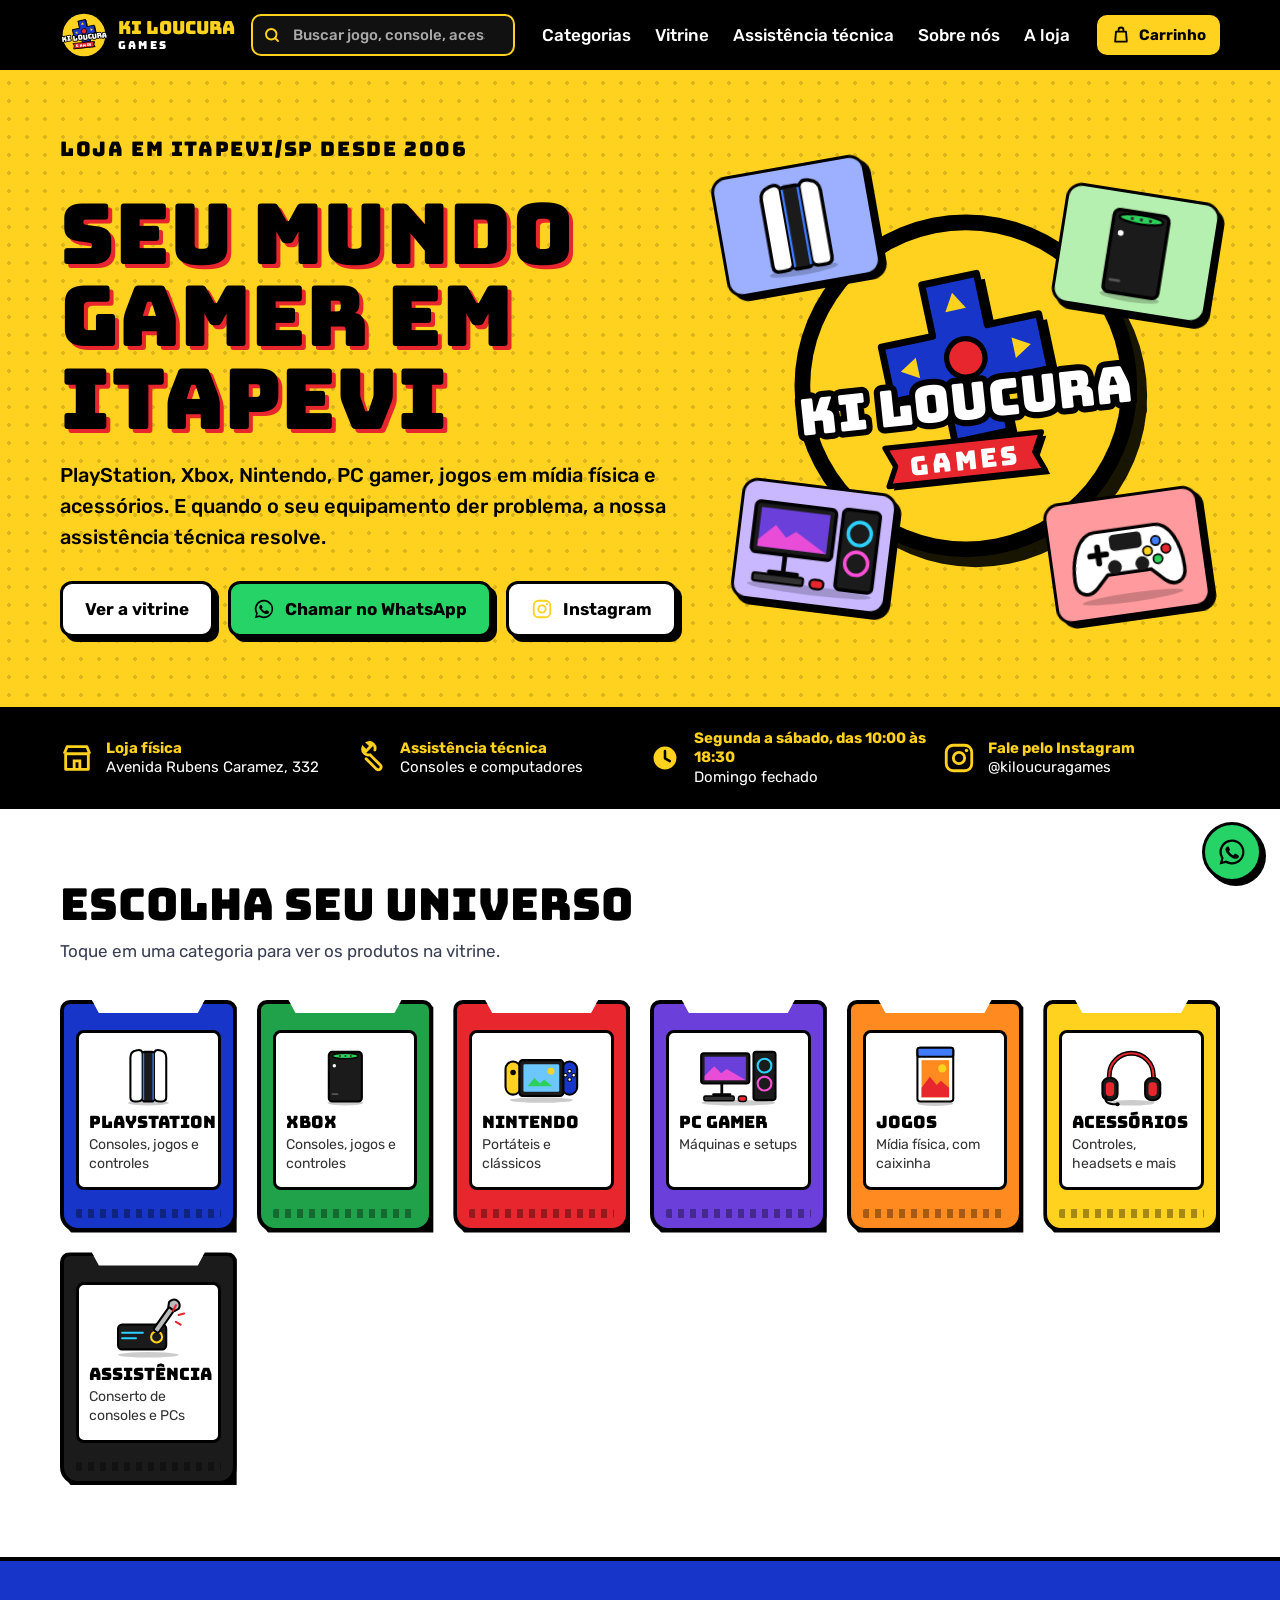
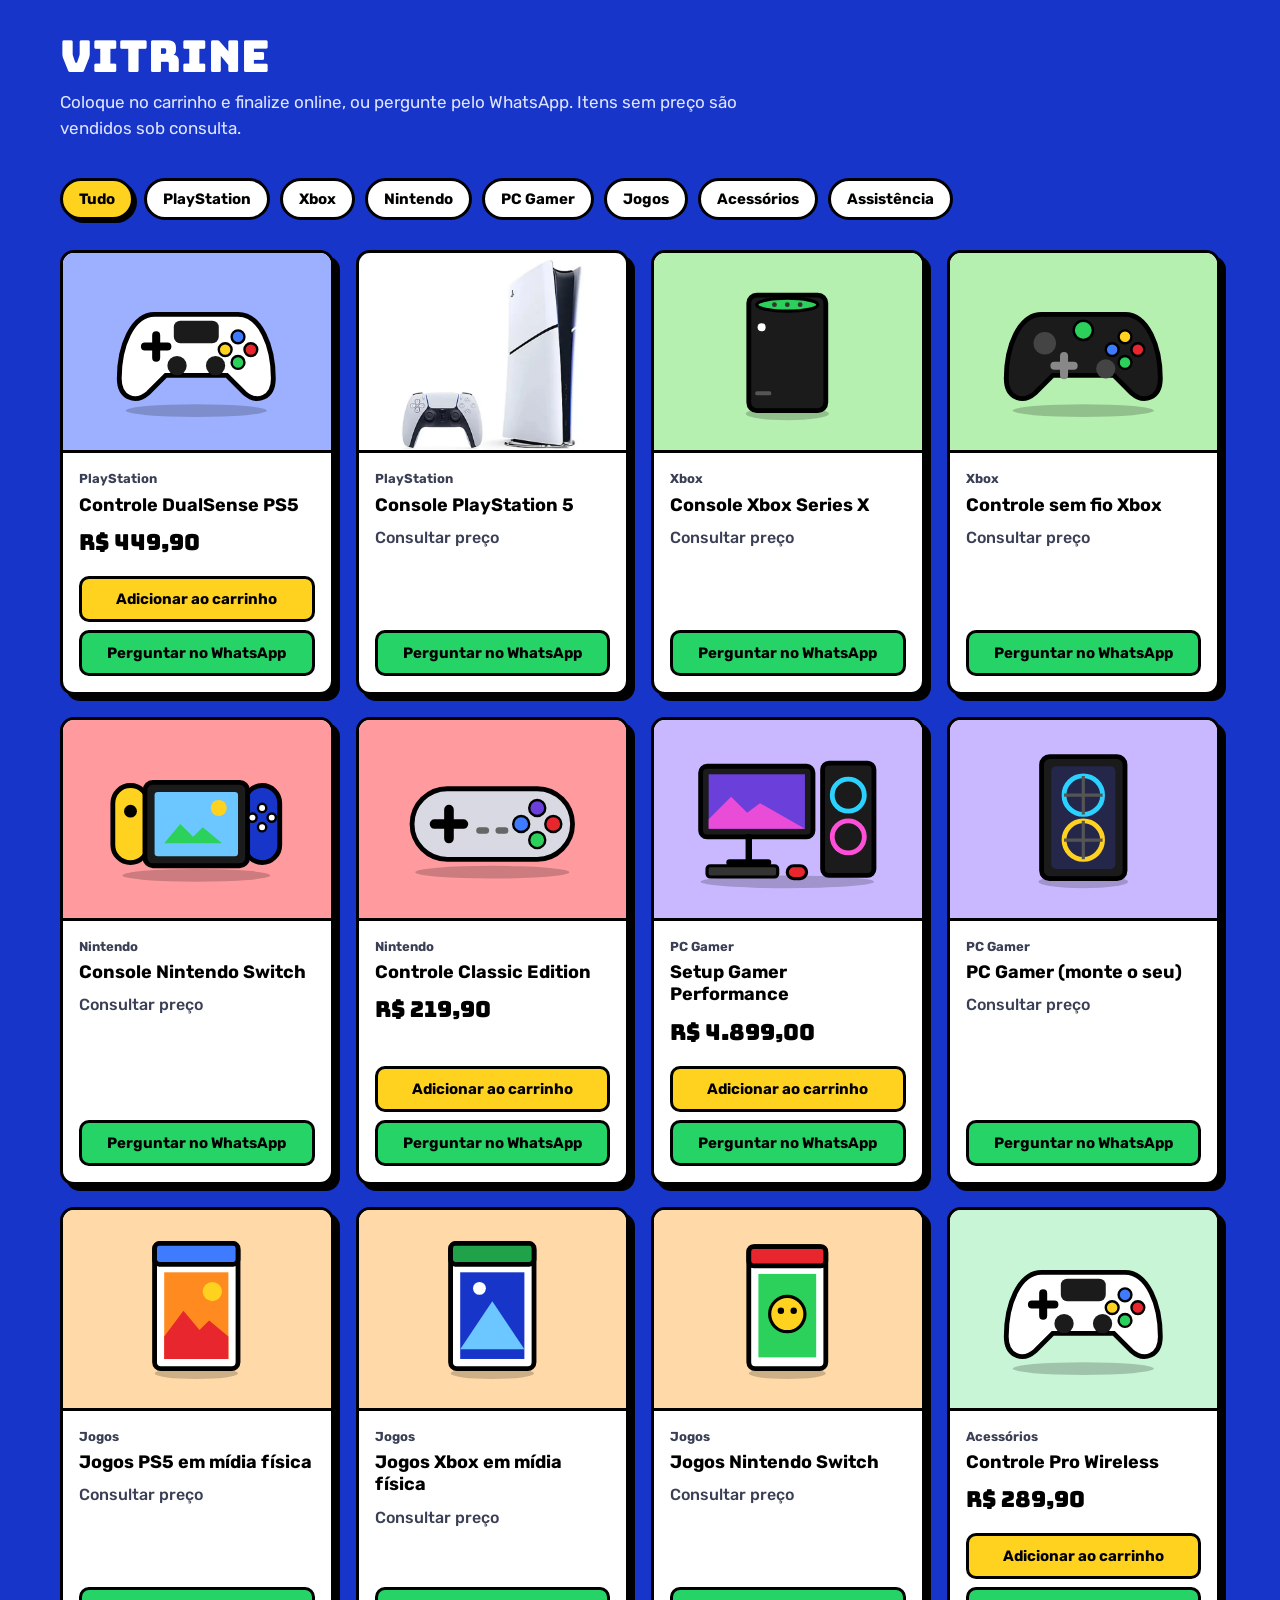
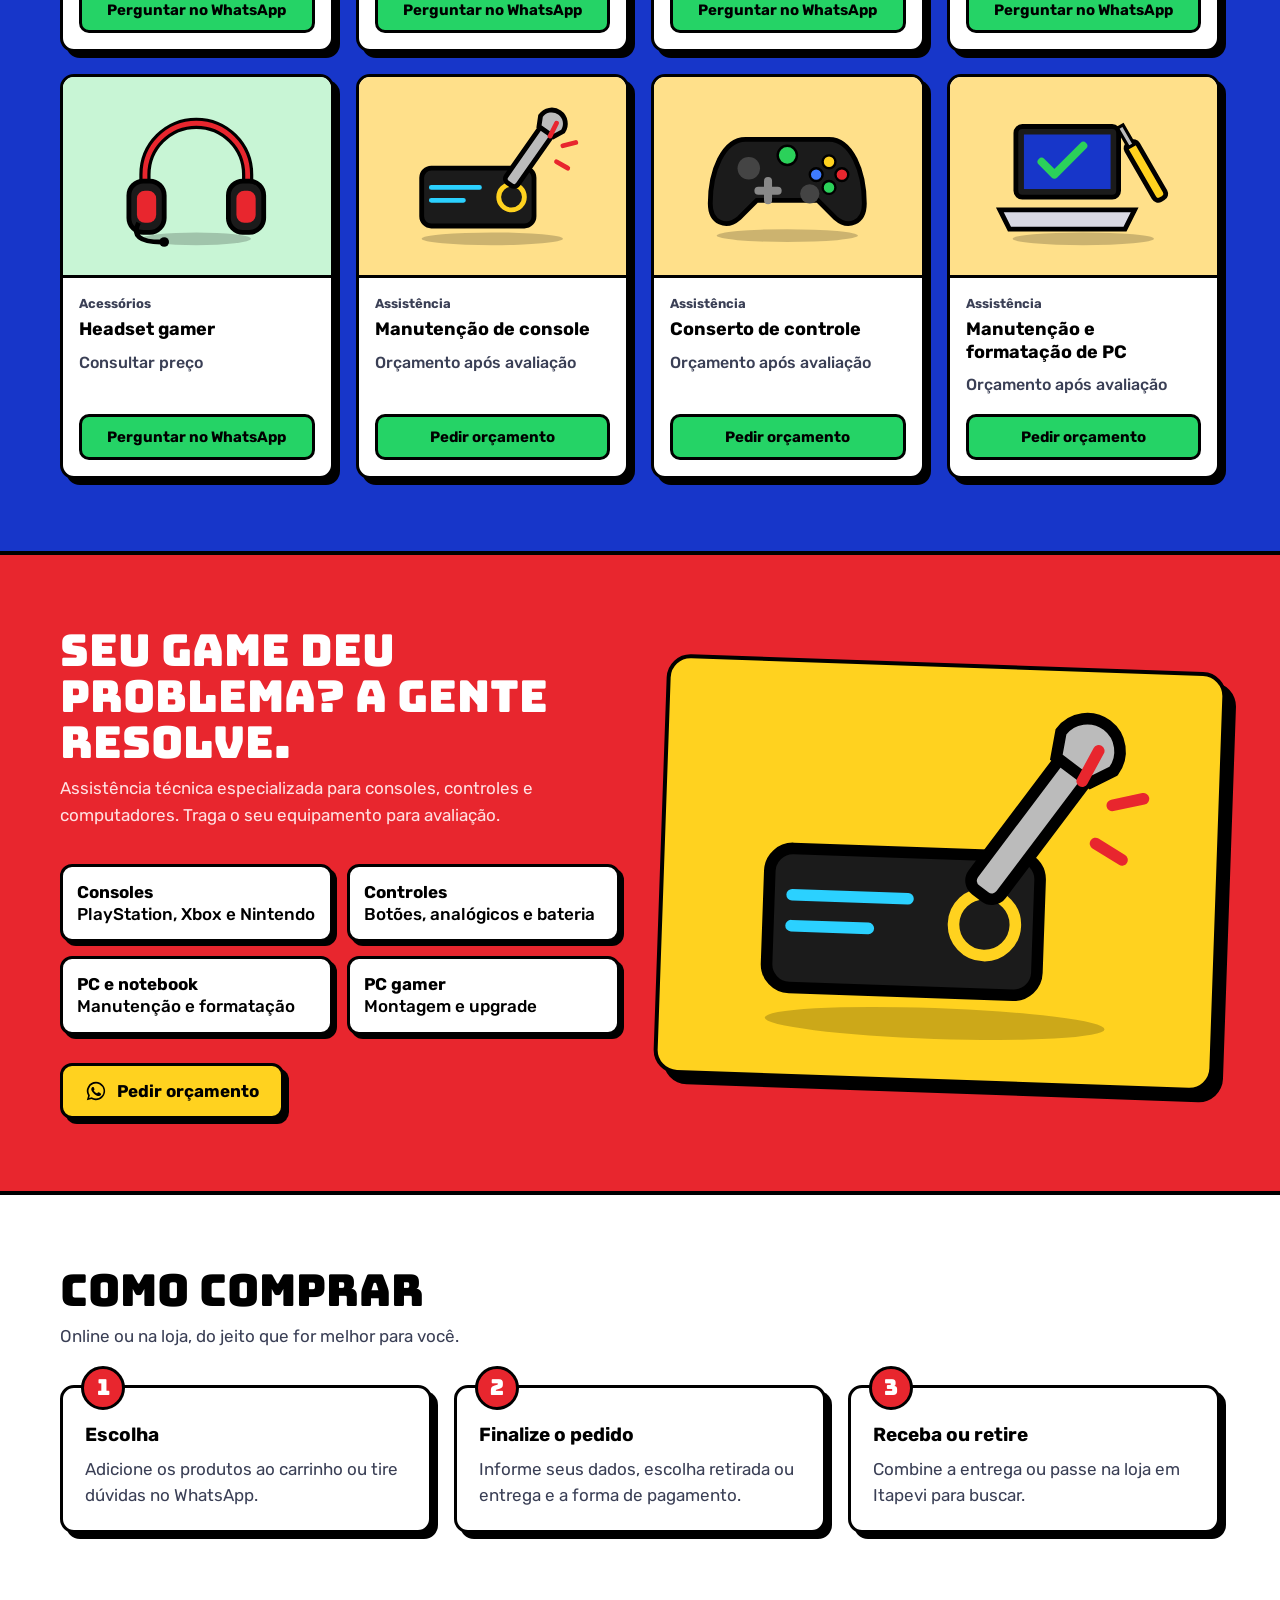
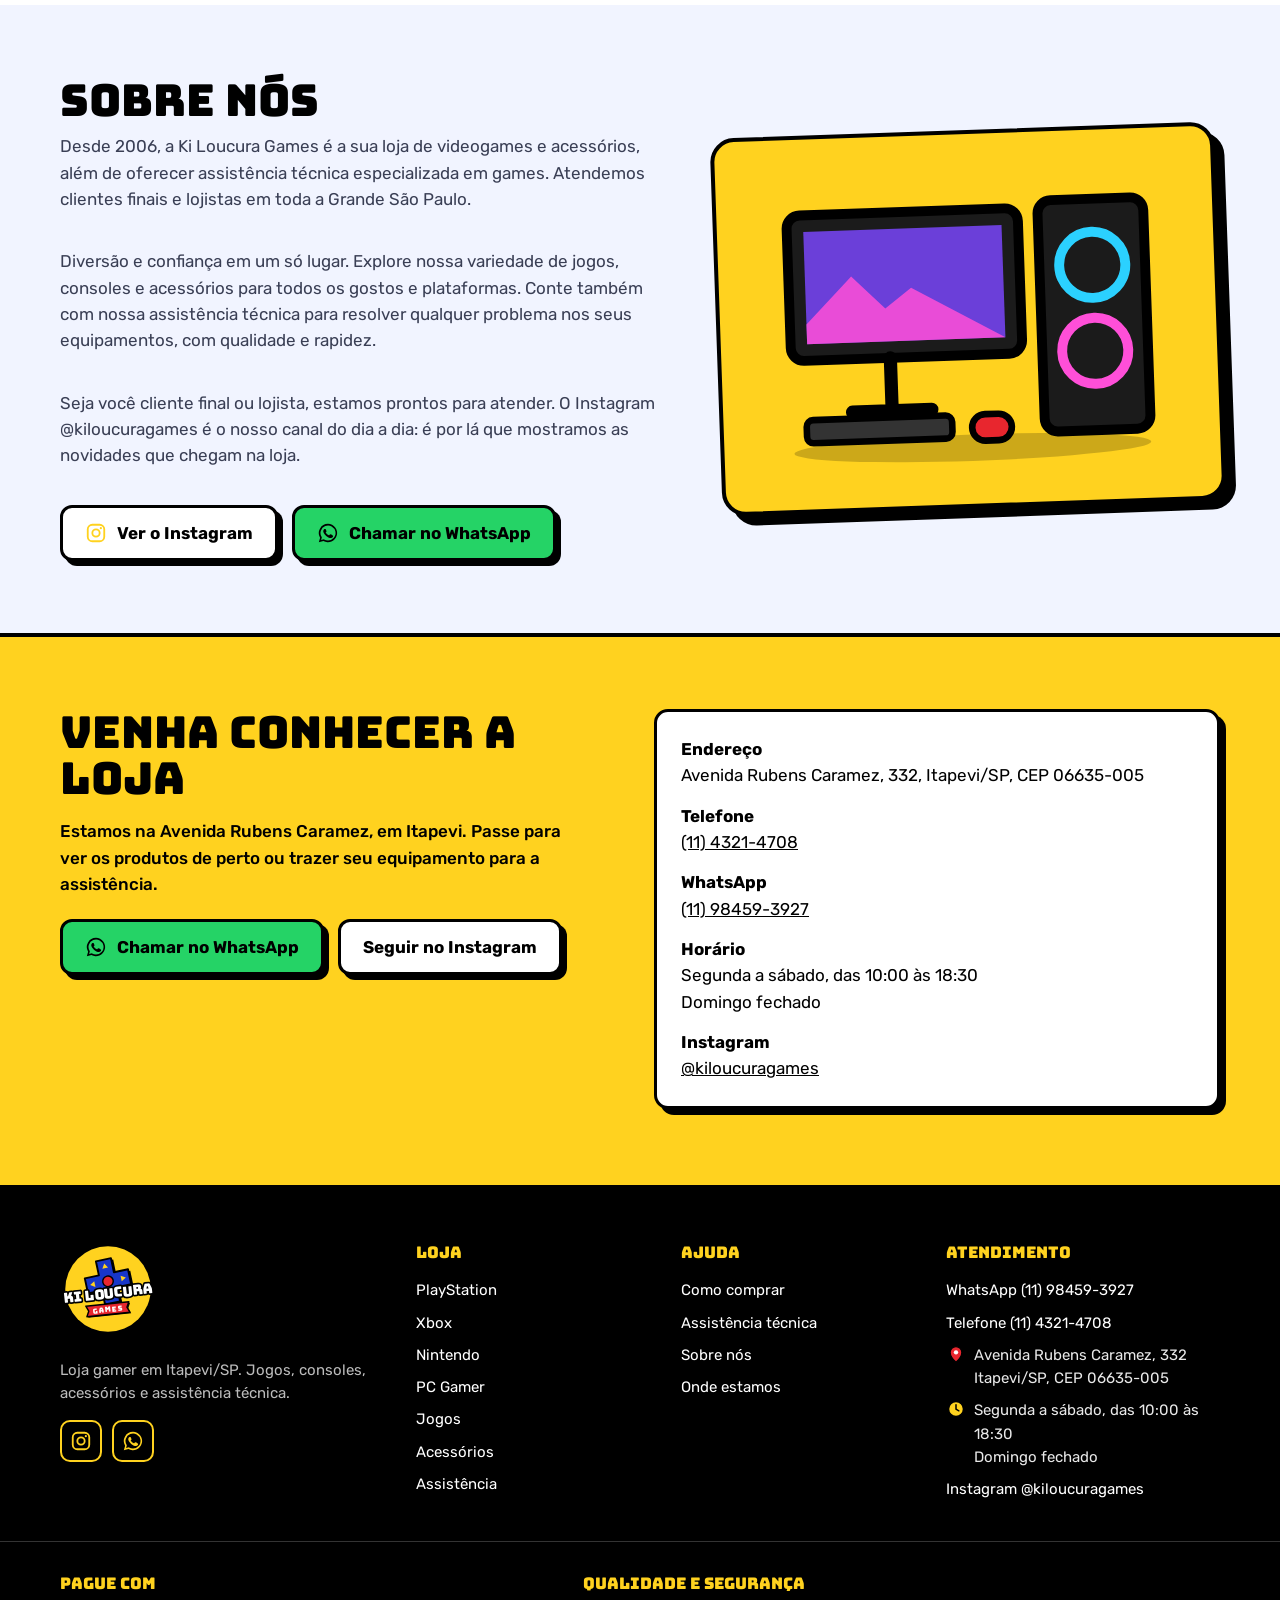
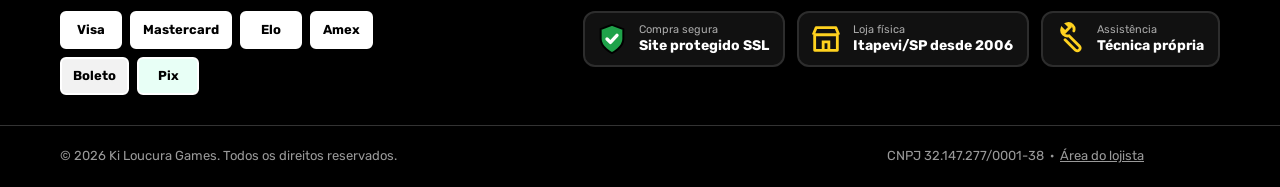
==== commit 4ba88bfb: "Corrige fotos de arquivo que nao carregavam A foto ficava com display:none ate carregar, mas tinha l" ====
--- a/index.html
+++ b/index.html
@@ -280,8 +280,9 @@
 /* ===== Fotos reais (img/) com desenho de reserva ===== */
 /* A foto só aparece quando o arquivo existe. Sem arquivo, fica o desenho. */
 .photo{position:relative; overflow:hidden}
-.photo > img{display:none; width:100%; height:100%; object-fit:cover}
-.photo.has-img > img{display:block}
+/* A foto fica transparente até carregar. Não usar display:none: o navegador não carrega imagem lazy escondida. */
+.photo > img{position:absolute; inset:0; width:100%; height:100%; object-fit:cover; opacity:0}
+.photo.has-img > img{opacity:1}
 .photo.has-img > .ph-art{display:none}
 .card .art.photo{padding:0}
 .card .art.photo.has-img{background:#000}
